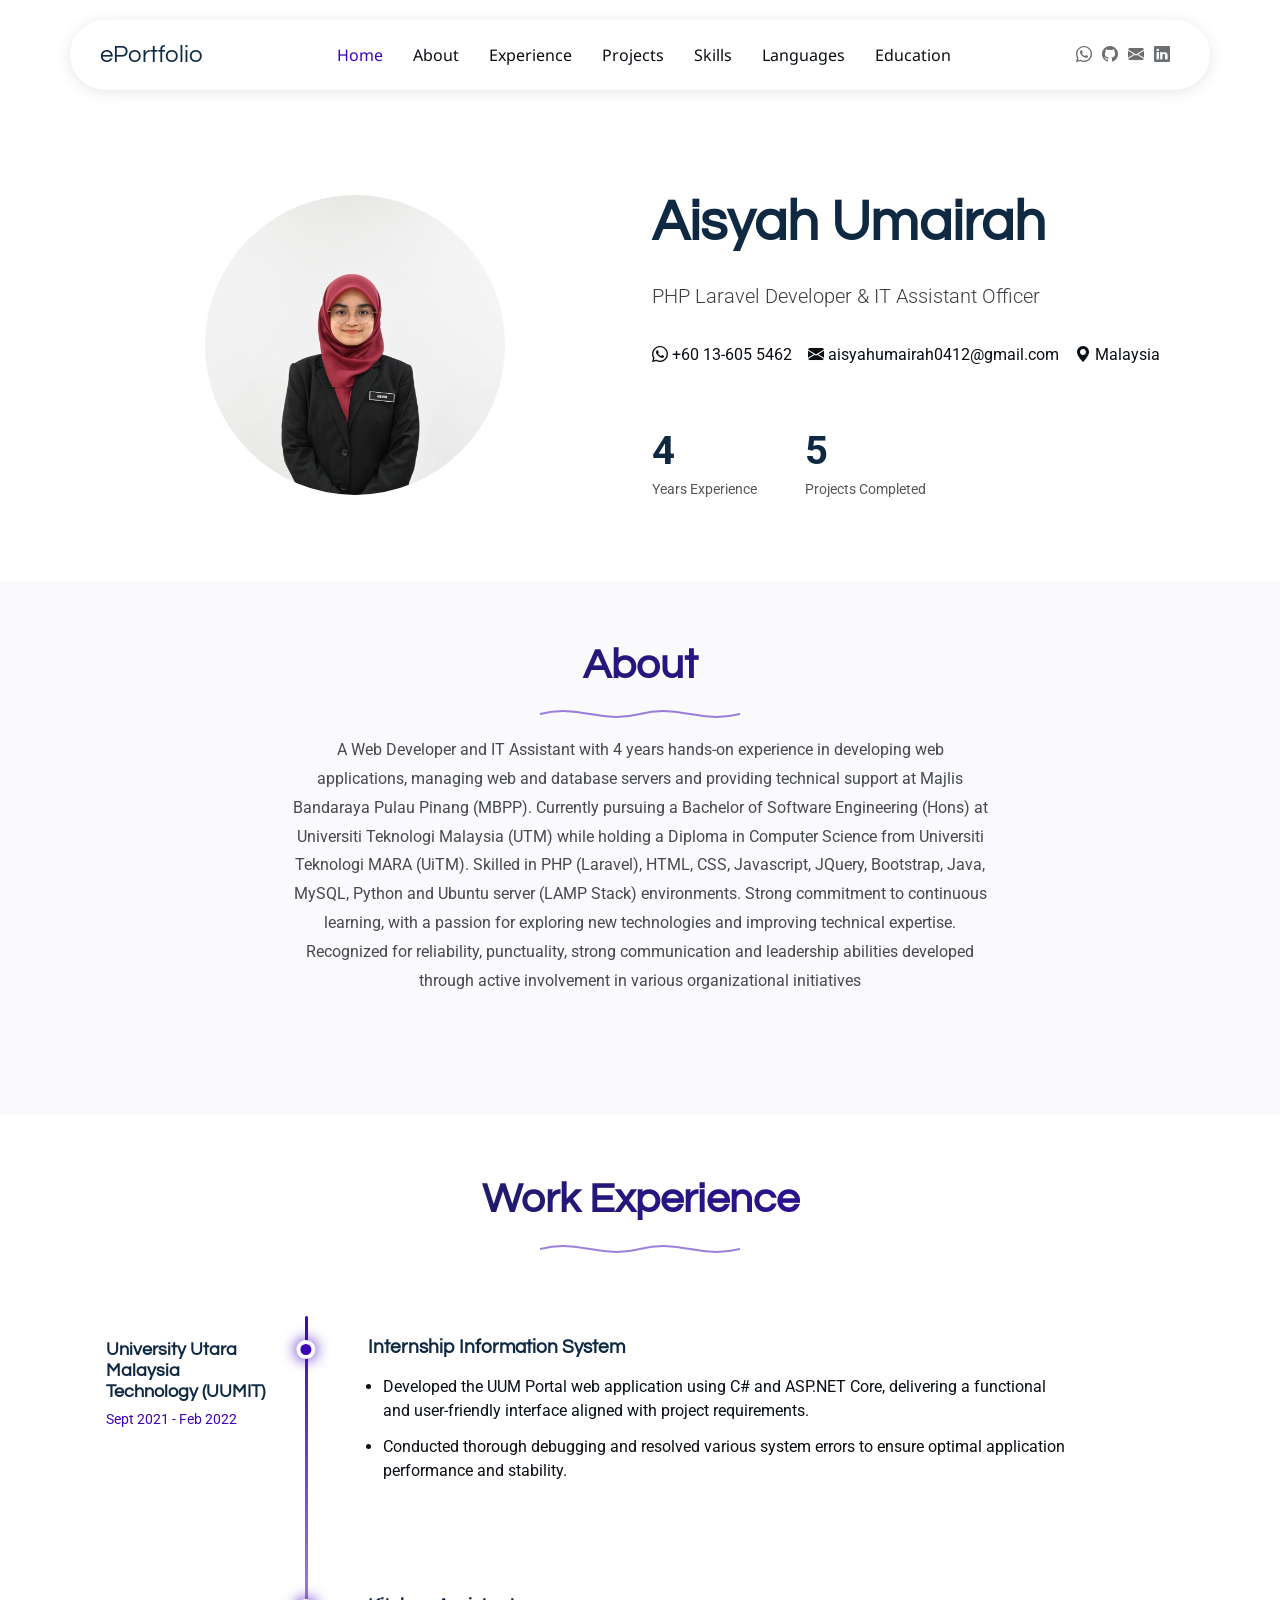
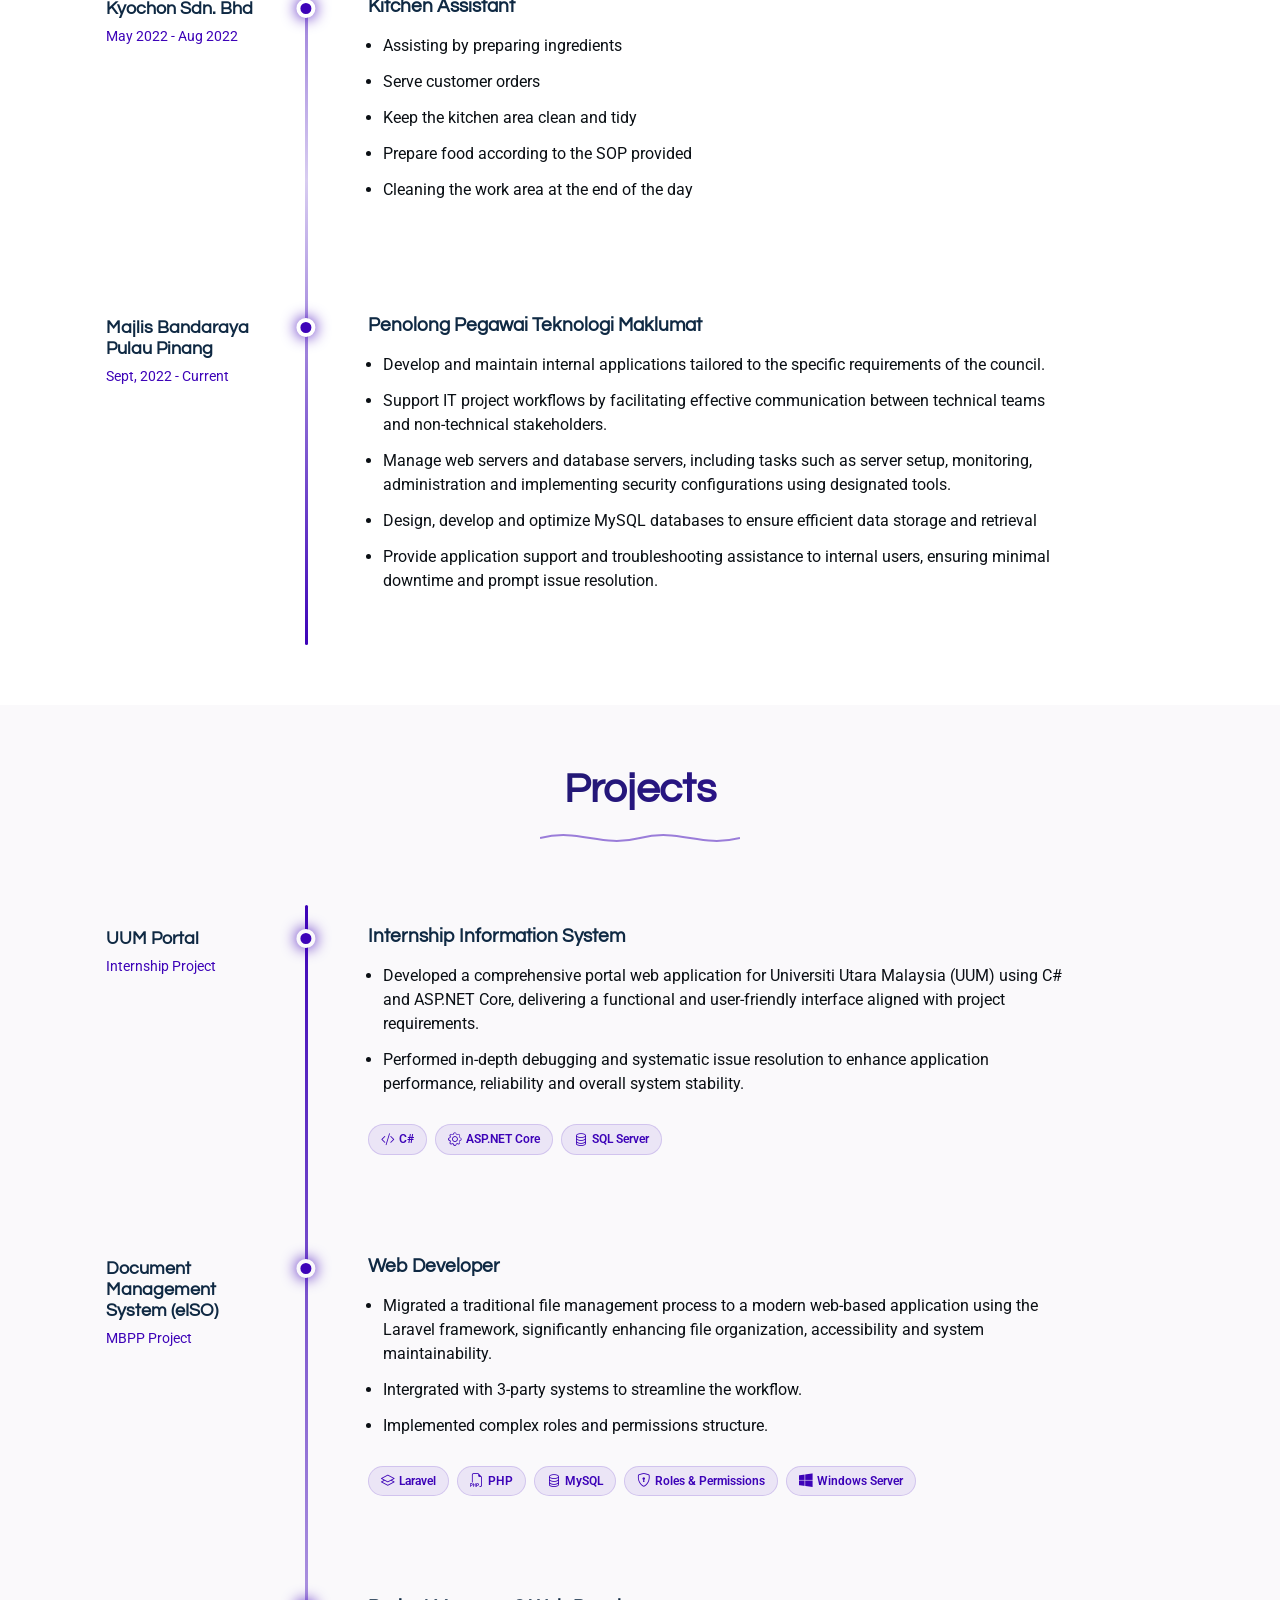
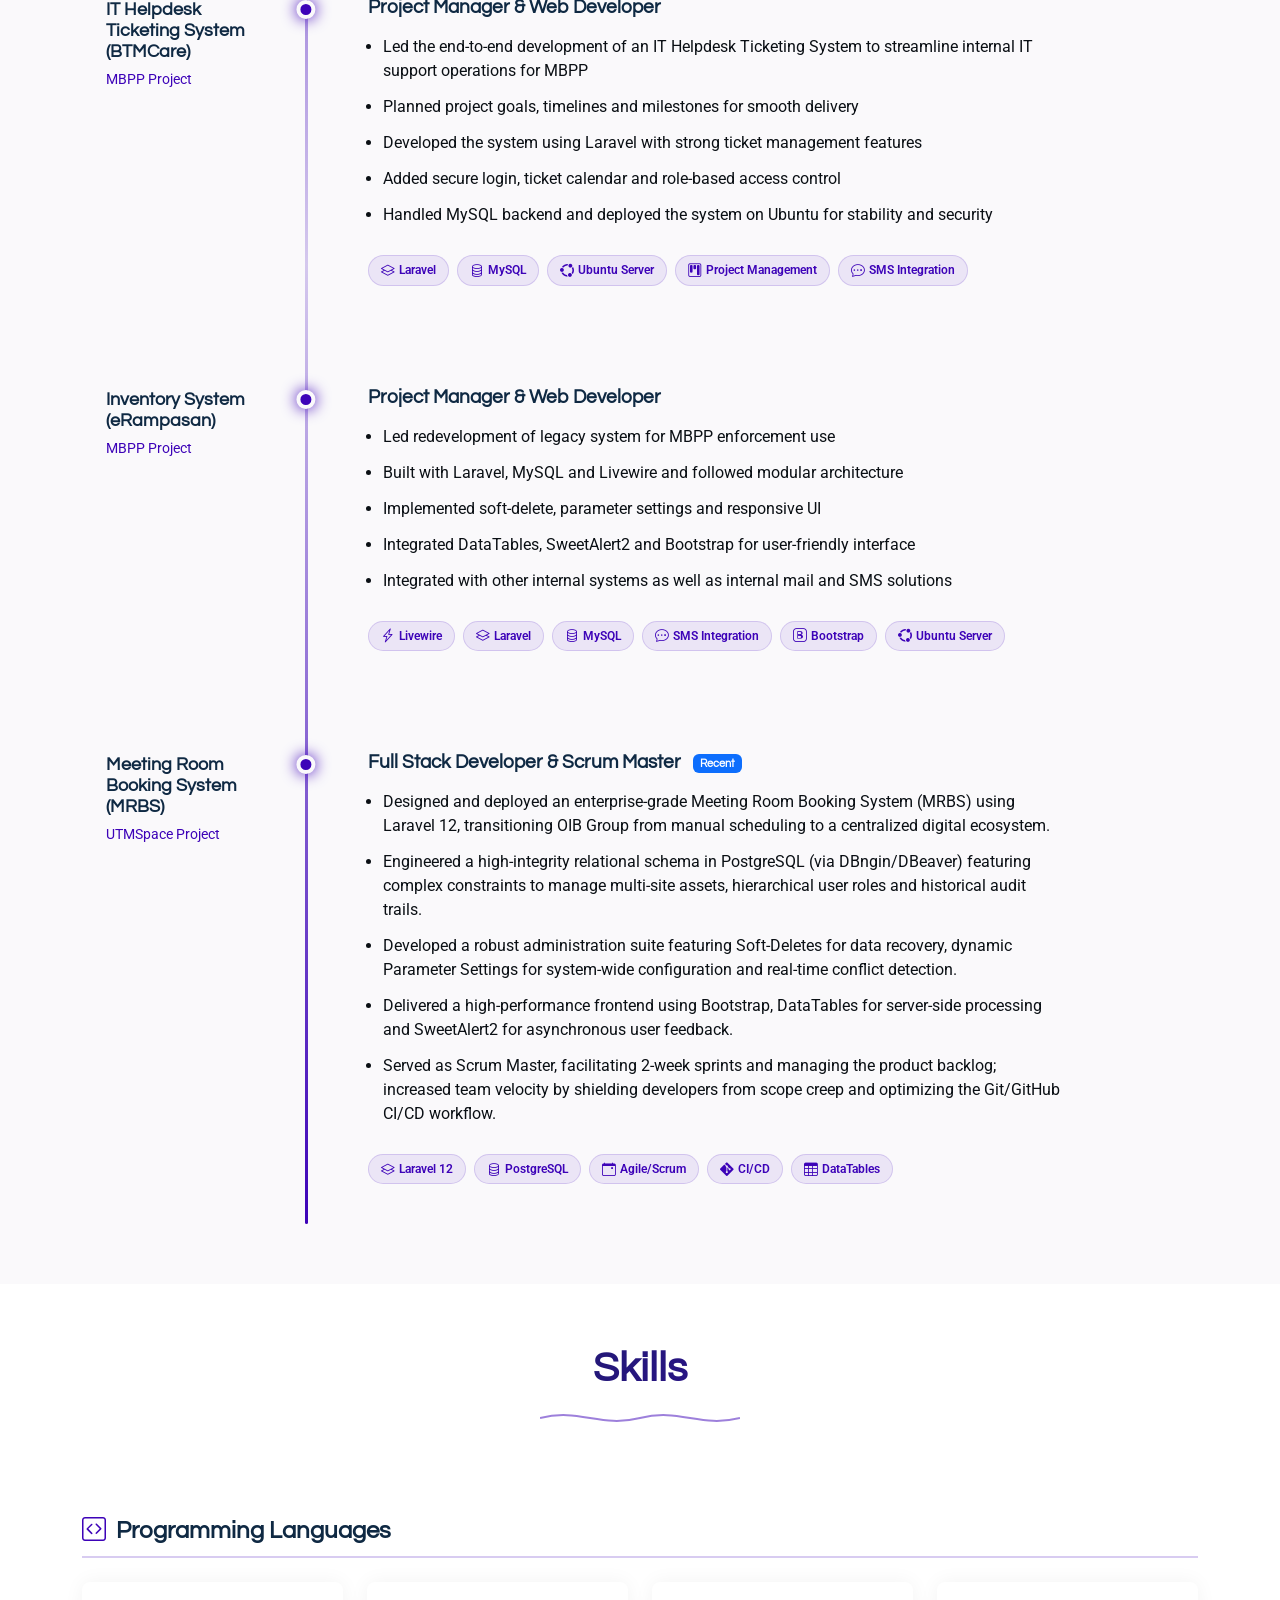
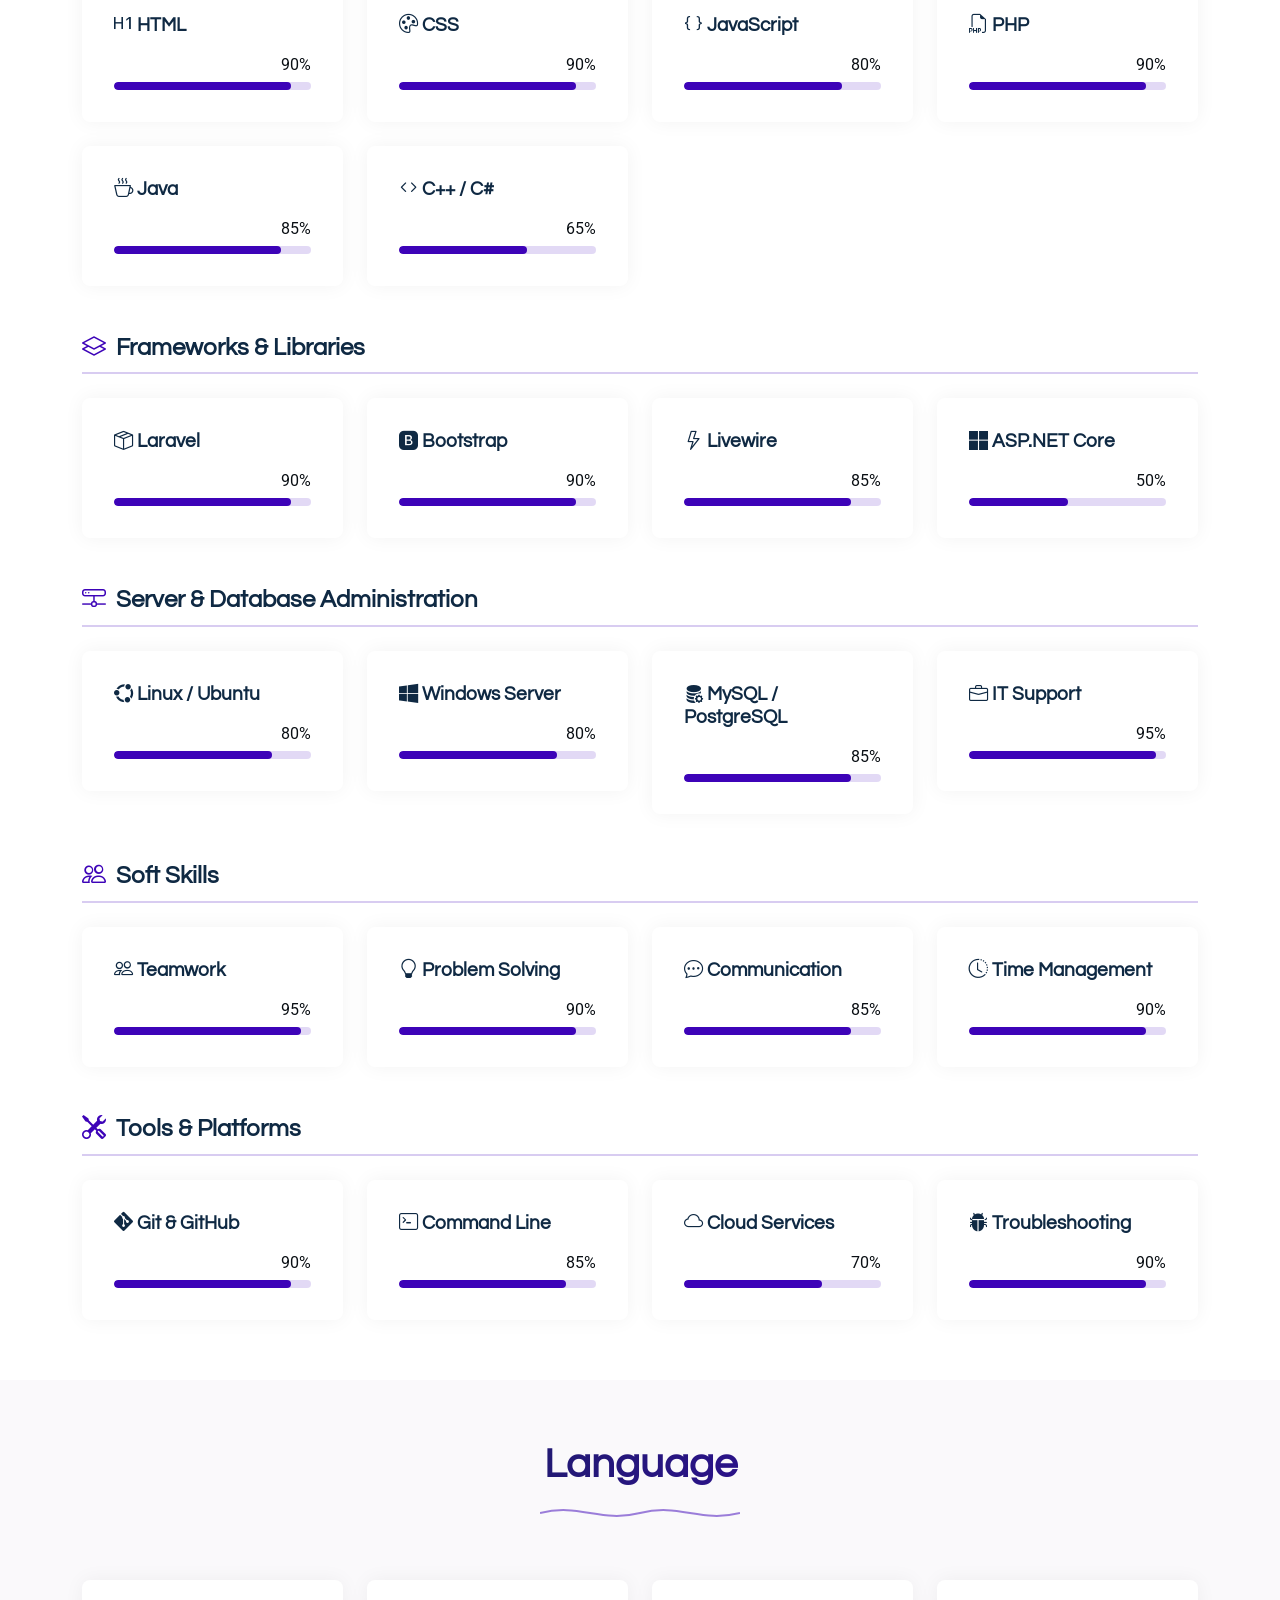
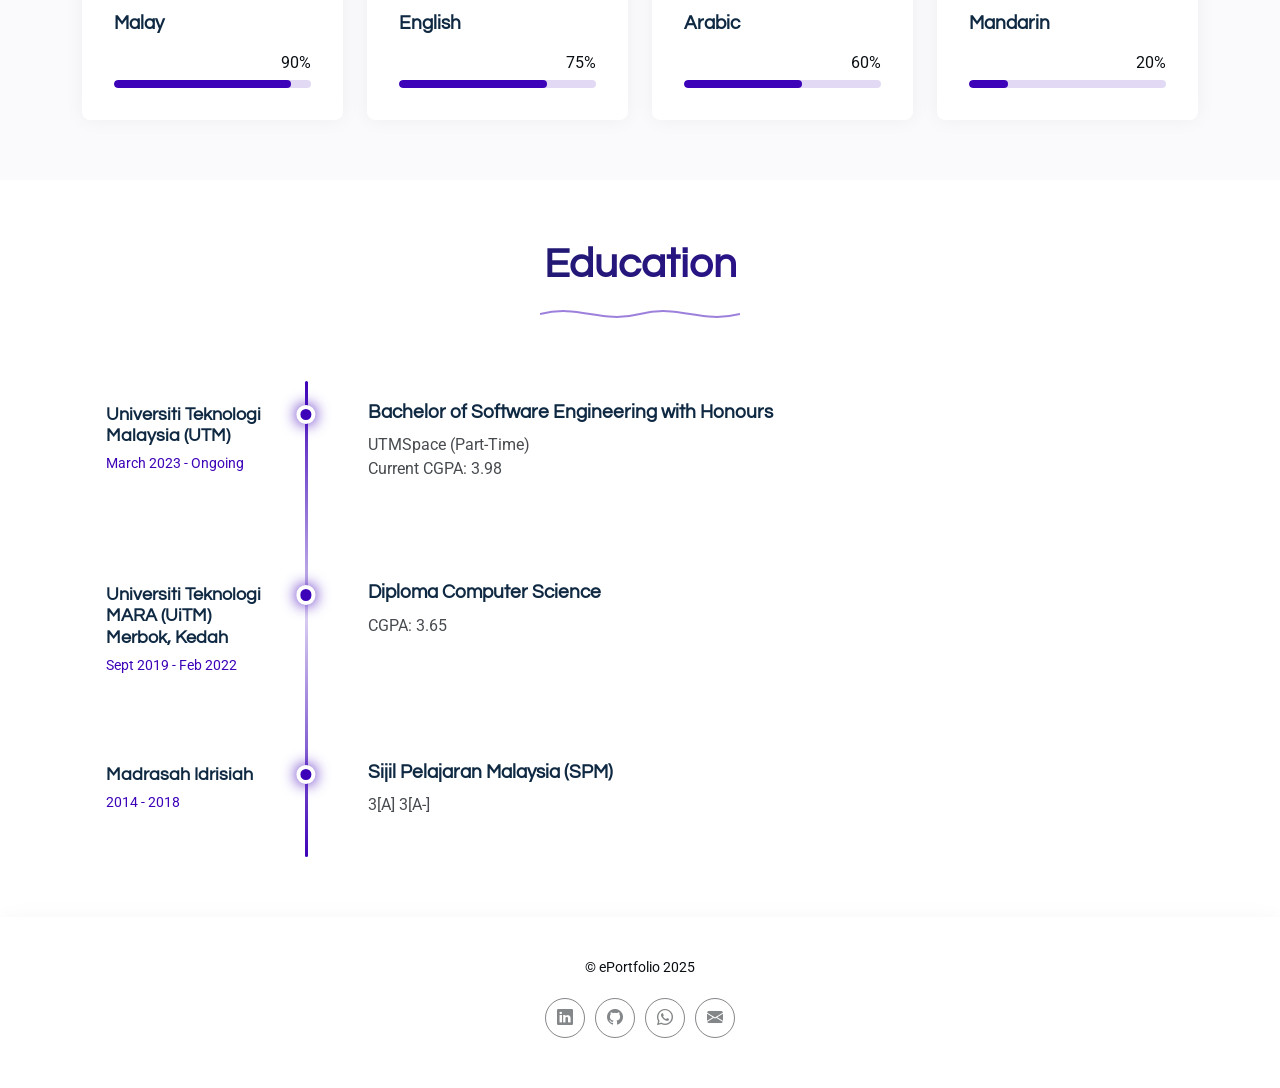
==== index.html @ 8d6aa890 "Update index.html" ====
<!DOCTYPE html>
<html lang="en">

<head>
  <meta charset="utf-8">
  <meta content="width=device-width, initial-scale=1.0" name="viewport">
  <title>Aisyah Umairah | ePortfolio</title>
  <meta name="description" content="">
  <meta name="keywords" content="">

  <!-- Favicons -->
  <!-- <link href="assets/img/favicon.png" rel="icon"> -->
  <link href="assets/img/apple-touch-icon.png" rel="apple-touch-icon">

  <!-- Fonts -->
  <link href="https://fonts.googleapis.com" rel="preconnect">
  <link href="https://fonts.gstatic.com" rel="preconnect" crossorigin>
  <link
    href="https://fonts.googleapis.com/css2?family=Roboto:ital,wght@0,100;0,300;0,400;0,500;0,700;0,900;1,100;1,300;1,400;1,500;1,700;1,900&family=Noto+Sans:ital,wght@0,100;0,200;0,300;0,400;0,500;0,600;0,700;0,800;0,900;1,100;1,200;1,300;1,400;1,500;1,600;1,700;1,800;1,900&family=Questrial:wght@400&display=swap"
    rel="stylesheet">

  <!-- Vendor CSS Files -->
  <link href="assets/vendor/bootstrap/css/bootstrap.min.css" rel="stylesheet">
  <link href="assets/vendor/bootstrap-icons/bootstrap-icons.css" rel="stylesheet">
  <link href="assets/vendor/aos/aos.css" rel="stylesheet">
  <link href="assets/vendor/glightbox/css/glightbox.min.css" rel="stylesheet">
  <link href="assets/vendor/swiper/swiper-bundle.min.css" rel="stylesheet">

  <!-- Main CSS File -->
  <link href="assets/css/main.css" rel="stylesheet">

  <!-- =======================================================
  * Template Name: EasyFolio
  * Template URL: https://bootstrapmade.com/easyfolio-bootstrap-portfolio-template/
  * Updated: Feb 11 2025 with Bootstrap v5.3.3
  * Author: BootstrapMade.com
  * License: https://bootstrapmade.com/license/
  ======================================================== -->
</head>

<body class="index-page">

  <header id="header" class="header d-flex align-items-center sticky-top">
    <div
      class="header-container container-fluid container-xl position-relative d-flex align-items-center justify-content-between">

      <a href="index.html" class="logo d-flex align-items-center me-auto me-xl-0">
        <!-- Uncomment the line below if you also wish to use an image logo -->
        <!-- <img src="assets/img/logo.png" alt=""> -->
        <h1 class="sitename">ePortfolio</h1>
      </a>

      <nav id="navmenu" class="navmenu">
        <ul>
          <li><a href="#hero" class="active">Home</a></li>
          <li><a href="#about">About</a></li>
          <li><a href="#experience">Experience</a></li>
          <li><a href="#projects">Projects</a></li>
          <li><a href="#skills">Skills</a></li>
          <li><a href="#languages">Languages</a></li>
          <li><a href="#education">Education</a></li>
        </ul>
        <i class="mobile-nav-toggle d-xl-none bi bi-list"></i>
      </nav>

      <div class="header-social-links">
        <a href="https://wa.link/ag2pun" class="twitter" target="_blank">
          <i class="bi bi-whatsapp"></i>
        </a>
        <a href="https://github.com/aisyahumairah" class="facebook" target="_blank">
          <i class="bi bi-github"></i>
        </a>
        <a href="mailto:aisyahumairah0412@gmail.com" class="instagram">
          <i class="bi bi-envelope-fill"></i>
        </a>
        <a href="https://www.linkedin.com/in/aisyah-umairah-azmir-4a624216b/" class="linkedin" target="_blank">
          <i class="bi bi-linkedin"></i>
        </a>
      </div>

    </div>
  </header>

  <main class="main">

    <!-- Hero Section -->
    <section id="hero" class="hero section">

      <div class="container" data-aos="fade-up" data-aos-delay="100">

        <div class="row align-items-center content">
          <div class="col-lg-6">
            <div class="hero-image">
              <img src="assets/img/aisyah-mbpp.jpg" alt="Aisyah" class="img-fluid" width="1344" height="768"
                data-aos="zoom-out" data-aos-delay="300">
              <!-- <div class="shape-1"></div>
              <div class="shape-2"></div> -->
            </div>
          </div>
          <div class="col-lg-6" data-aos="fade-up" data-aos-delay="200">
            <h2>Aisyah Umairah</h2>
            <p class="lead">
              PHP Laravel Developer &amp; IT Assistant Officer
            </p>
            <div class="cta-buttons" data-aos="fade-up" data-aos-delay="300">
              <!-- <a href="#portfolio" class="btn btn-success">
                <i class="bi bi-whatsapp"></i> +60 13-605 5462
              </a>
              <a href="#contact" class="btn btn-outline">Let's Connect</a> -->
              <p>
                <i class="bi bi-whatsapp"></i>
                +60 13-605 5462
              </p>
              <p>
                <i class="bi bi-envelope-fill"></i>
                aisyahumairah0412@gmail.com
              </p>
              <p>
                <i class="bi bi-geo-alt-fill"></i>
                Malaysia
              </p>
            </div>
            <div class="hero-stats" data-aos="fade-up" data-aos-delay="400">
              <div class="stat-item">
                <span class="stat-number">4</span>
                <span class="stat-label">Years Experience</span>
              </div>
              <div class="stat-item">
                <span class="stat-number">5</span>
                <span class="stat-label">Projects Completed</span>
              </div>
              <!-- <div class="stat-item">
                <span class="stat-number">50+</span>
                <span class="stat-label">Happy Clients</span>
              </div> -->
            </div>
          </div>
        </div>

      </div>

    </section><!-- /Hero Section -->

    <!-- About Section -->
    <section id="about" class="about section light-background">

      <!-- Section Title -->
      <div class="container section-title" data-aos="fade-up">
        <h2>About</h2>
        <div class="title-shape">
          <svg viewBox="0 0 200 20" xmlns="http://www.w3.org/2000/svg">
            <path d="M 0,10 C 40,0 60,20 100,10 C 140,0 160,20 200,10" fill="none" stroke="currentColor"
              stroke-width="2"></path>
          </svg>
        </div>
        <p>
          A Web Developer and IT Assistant with 4 years hands-on experience in developing web applications, managing web
          and database servers and providing technical support at Majlis Bandaraya Pulau Pinang (MBPP).
          Currently pursuing a Bachelor of Software Engineering (Hons) at Universiti Teknologi Malaysia (UTM) while
          holding a Diploma in
          Computer Science from Universiti Teknologi MARA (UiTM). Skilled in PHP (Laravel), HTML, CSS, Javascript,
          JQuery, Bootstrap, Java, MySQL, Python and Ubuntu server (LAMP Stack) environments. Strong commitment to
          continuous learning, with a passion
          for exploring new technologies and improving technical expertise. Recognized for reliability, punctuality,
          strong communication and
          leadership abilities developed through active involvement in various organizational initiatives
        </p>
      </div><!-- End Section Title -->

    </section><!-- /About Section -->

    <!-- Work Experience Section -->
    <section id="experience" class="resume section">
      <div class="container section-title" data-aos="fade-up">
        <h2>Work Experience</h2>
        <div class="title-shape">
          <svg viewBox="0 0 200 20" xmlns="http://www.w3.org/2000/svg">
            <path d="M 0,10 C 40,0 60,20 100,10 C 140,0 160,20 200,10" fill="none" stroke="currentColor"
              stroke-width="2"></path>
          </svg>
        </div>
      </div>
      <div class="container" data-aos="fade-up" data-aos-delay="100">
        <div class="row">
          <div class="col-12">
            <div class="resume-wrapper">
              <div class="resume-block" data-aos="fade-up">
                <div class="timeline">
                  <div class="timeline-item" data-aos="fade-up" data-aos-delay="400">
                    <div class="timeline-left">
                      <h4 class="company">University Utara Malaysia Technology (UUMIT)</h4>
                      <span class="period">Sept 2021 - Feb 2022</span>
                    </div>
                    <div class="timeline-dot"></div>
                    <div class="timeline-right">
                      <h3 class="position">Internship Information System</h3>
                      <p class="description">
                      <ul>
                        <li>
                          Developed the UUM Portal web application using C# and ASP.NET Core, delivering
                          a functional and user-friendly interface aligned with project requirements.
                        </li>
                        <li>
                          Conducted thorough debugging and resolved various system errors to ensure optimal application
                          performance and stability.
                        </li>
                      </ul>
                      </p>
                    </div>
                  </div>
                  <div class="timeline-item" data-aos="fade-up" data-aos-delay="300">
                    <div class="timeline-left">
                      <h4 class="company">Kyochon Sdn. Bhd</h4>
                      <span class="period">May 2022 - Aug 2022</span>
                    </div>
                    <div class="timeline-dot"></div>
                    <div class="timeline-right">
                      <h3 class="position">Kitchen Assistant</h3>
                      <p class="description"></p>
                      <ul>
                        <li>Assisting by preparing ingredients</li>
                        <li>Serve customer orders</li>
                        <li>Keep the kitchen area clean and tidy</li>
                        <li>Prepare food according to the SOP provided</li>
                        <li>Cleaning the work area at the end of the day</li>
                      </ul>
                      <p></p>
                    </div>
                  </div>
                  <div class="timeline-item" data-aos="fade-up" data-aos-delay="200">
                    <div class="timeline-left">
                      <h4 class="company">Majlis Bandaraya Pulau Pinang</h4>
                      <span class="period">Sept, 2022 - Current</span>
                    </div>
                    <div class="timeline-dot"></div>
                    <div class="timeline-right">
                      <h3 class="position">Penolong Pegawai Teknologi Maklumat</h3>
                      <p class="description">
                      <ul>
                        <li>
                          Develop and maintain internal applications tailored to the specific requirements of the
                          council.
                        </li>
                        <li>
                          Support IT project workflows by facilitating effective communication between technical teams
                          and non-technical stakeholders.
                        </li>
                        <li>
                          Manage web servers and database servers, including tasks such as server setup, monitoring,
                          administration and implementing security configurations using designated tools.
                        </li>
                        <li>
                          Design, develop and optimize MySQL databases to ensure efficient data storage and retrieval
                        </li>
                        <li>
                          Provide application support and troubleshooting assistance to internal users, ensuring minimal
                          downtime and prompt issue resolution.
                        </li>
                      </ul>
                      </p>
                    </div>
                  </div>
                </div>
              </div>
            </div>
          </div>
        </div>
      </div>
    </section>

    <!-- Projects Section -->
    <section id="projects" class="resume section light-background">
      <div class="container section-title" data-aos="fade-up">
        <h2>Projects</h2>
        <div class="title-shape">
          <svg viewBox="0 0 200 20" xmlns="http://www.w3.org/2000/svg">
            <path d="M 0,10 C 40,0 60,20 100,10 C 140,0 160,20 200,10" fill="none" stroke="currentColor"
              stroke-width="2"></path>
          </svg>
        </div>
      </div>
      <div class="container" data-aos="fade-up" data-aos-delay="100">
        <div class="row">
          <div class="col-12">
            <div class="resume-wrapper">
              <div class="resume-block" data-aos="fade-up">
                <div class="timeline">
                  <div class="timeline-item" data-aos="fade-up" data-aos-delay="300">
                    <div class="timeline-left">
                      <h4 class="company">UUM Portal</h4>
                      <span class="period">Internship Project</span>
                    </div>
                    <div class="timeline-dot"></div>
                    <div class="timeline-right">
                      <h3 class="position">Internship Information System</h3>
                      <p class="description">
                      <ul>
                        <li>
                          Developed a comprehensive portal web application for Universiti Utara Malaysia (UUM) using C#
                          and ASP.NET Core,
                          delivering a functional and user-friendly interface aligned with project requirements.
                        </li>
                        <li>
                          Performed in-depth debugging and systematic issue resolution to enhance application
                          performance, reliability and overall system stability.
                        </li>
                      </ul>
                      <div class="project-skills">
                        <span class="skill-badge"><i class="bi bi-code-slash"></i> C#</span>
                        <span class="skill-badge"><i class="bi bi-gear"></i> ASP.NET Core</span>
                        <span class="skill-badge"><i class="bi bi-database"></i> SQL Server</span>
                      </div>
                      </p>
                    </div>
                  </div>
                  <div class="timeline-item" data-aos="fade-up" data-aos-delay="300">
                    <div class="timeline-left">
                      <h4 class="company">Document Management System (eISO)</h4>
                      <span class="period">MBPP Project</span>
                    </div>
                    <div class="timeline-dot"></div>
                    <div class="timeline-right">
                      <h3 class="position">Web Developer</h3>
                      <p class="description">
                      <ul>
                        <li>
                          Migrated a traditional file management process to a modern web-based application using the
                          Laravel framework,
                          significantly enhancing file organization, accessibility and system maintainability.
                        </li>
                        <li>
                          Intergrated with 3-party systems to streamline the workflow.
                        </li>
                        <li>
                          Implemented complex roles and permissions structure.
                        </li>
                      </ul>
                      <div class="project-skills">
                        <span class="skill-badge"><i class="bi bi-layers"></i> Laravel</span>
                        <span class="skill-badge"><i class="bi bi-filetype-php"></i> PHP</span>
                        <span class="skill-badge"><i class="bi bi-database"></i> MySQL</span>
                        <span class="skill-badge"><i class="bi bi-shield-lock"></i> Roles & Permissions</span>
                        <span class="skill-badge"><i class="bi bi-windows"></i> Windows Server</span>
                      </div>
                      </p>
                    </div>
                  </div>
                  <div class="timeline-item" data-aos="fade-up" data-aos-delay="200">
                    <div class="timeline-left">
                      <h4 class="company">IT Helpdesk Ticketing System (BTMCare)</h4>
                      <span class="period">MBPP Project</span>
                    </div>
                    <div class="timeline-dot"></div>
                    <div class="timeline-right">
                      <h3 class="position">Project Manager &amp; Web Developer</h3>
                      <p class="description">
                      <ul>
                        <li>
                          Led the end-to-end development of an IT Helpdesk Ticketing System to streamline internal IT
                          support operations for MBPP
                        </li>
                        <li>
                          Planned project goals, timelines and milestones for smooth delivery
                        </li>
                        <li>
                          Developed the system using Laravel with strong ticket management features
                        </li>
                        <li>
                          Added secure login, ticket calendar and role-based access control
                        </li>
                        <li>
                          Handled MySQL backend and deployed the system on Ubuntu for stability and security
                        </li>
                      </ul>
                      <div class="project-skills">
                        <span class="skill-badge"><i class="bi bi-layers"></i> Laravel</span>
                        <span class="skill-badge"><i class="bi bi-database"></i> MySQL</span>
                        <span class="skill-badge"><i class="bi bi-ubuntu"></i> Ubuntu Server</span>
                        <span class="skill-badge"><i class="bi bi-kanban"></i> Project Management</span>
                        <span class="skill-badge"><i class="bi bi-chat-dots"></i> SMS Integration</span>
                      </div>
                      </p>
                    </div>
                  </div>
                  <div class="timeline-item" data-aos="fade-up" data-aos-delay="200">
                    <div class="timeline-left">
                      <h4 class="company">Inventory System (eRampasan)</h4>
                      <span class="period">MBPP Project</span>
                    </div>
                    <div class="timeline-dot"></div>
                    <div class="timeline-right">
                      <h3 class="position">Project Manager &amp; Web Developer</h3>
                      <p class="description">
                      <ul>
                        <li>
                          Led redevelopment of legacy system for MBPP enforcement use
                        </li>
                        <li>
                          Built with Laravel, MySQL and Livewire and followed modular architecture
                        </li>
                        <li>
                          Implemented soft-delete, parameter settings and responsive UI
                        </li>
                        <li>
                          Integrated DataTables, SweetAlert2 and Bootstrap for user-friendly interface
                        </li>
                        <li>
                          Integrated with other internal systems as well as internal mail and SMS solutions
                        </li>
                      </ul>
                      <div class="project-skills">
                        <span class="skill-badge"><i class="bi bi-lightning-charge"></i> Livewire</span>
                        <span class="skill-badge"><i class="bi bi-layers"></i> Laravel</span>
                        <span class="skill-badge"><i class="bi bi-database"></i> MySQL</span>
                        <span class="skill-badge"><i class="bi bi-chat-dots"></i> SMS Integration</span>
                        <span class="skill-badge"><i class="bi bi-bootstrap"></i> Bootstrap</span>
                        <span class="skill-badge"><i class="bi bi-ubuntu"></i> Ubuntu Server</span>
                      </div>
                      </p>
                    </div>
                  </div>
                  <div class="timeline-item" data-aos="fade-up" data-aos-delay="200">
                    <div class="timeline-left">
                      <h4 class="company">Meeting Room Booking System (MRBS)</h4>
                      <span class="period">UTMSpace Project</span>
                    </div>
                    <div class="timeline-dot"></div>
                    <div class="timeline-right">
                      <h3 class="position">Full Stack Developer &amp; Scrum Master <span class="badge bg-primary ms-2"
                          style="font-size: 0.7rem; vertical-align: middle;">Recent</span></h3>
                      <p class="description">
                      <ul>
                        <li>
                          Designed and deployed an enterprise-grade Meeting Room Booking System (MRBS) using Laravel 12,
                          transitioning OIB Group from manual scheduling to a centralized digital ecosystem.
                        </li>
                        <li>
                          Engineered a high-integrity relational schema in PostgreSQL (via DBngin/DBeaver) featuring
                          complex constraints to manage multi-site assets,
                          hierarchical user roles and historical audit trails.
                        </li>
                        <li>
                          Developed a robust administration suite featuring Soft-Deletes for data recovery,
                          dynamic Parameter Settings for system-wide configuration and real-time conflict detection.
                        </li>
                        <li>
                          Delivered a high-performance frontend using Bootstrap, DataTables for server-side processing
                          and SweetAlert2 for asynchronous user feedback.
                        </li>
                        <li>
                          Served as Scrum Master, facilitating 2-week sprints and managing the product backlog;
                          increased team velocity by shielding developers from scope creep and optimizing the Git/GitHub
                          CI/CD workflow.
                        </li>
                      </ul>
                      <div class="project-skills">
                        <span class="skill-badge"><i class="bi bi-layers"></i> Laravel 12</span>
                        <span class="skill-badge"><i class="bi bi-database"></i> PostgreSQL</span>
                        <span class="skill-badge"><i class="bi bi-calendar-event"></i> Agile/Scrum</span>
                        <span class="skill-badge"><i class="bi bi-git"></i> CI/CD</span>
                        <span class="skill-badge"><i class="bi bi-table"></i> DataTables</span>
                      </div>
                      </p>
                    </div>
                  </div>
                </div>
              </div>
            </div>
          </div>
        </div>
      </div>
    </section>

    <!-- Skills Section -->
    <section id="skills" class="skills section">
      <div class="container section-title" data-aos="fade-up">
        <h2>Skills</h2>
        <div class="title-shape">
          <svg viewBox="0 0 200 20" xmlns="http://www.w3.org/2000/svg">
            <path d="M 0,10 C 40,0 60,20 100,10 C 140,0 160,20 200,10" fill="none" stroke="currentColor"
              stroke-width="2"></path>
          </svg>
        </div>
      </div>
      <div class="container" data-aos="fade-up" data-aos-delay="100">
        <!-- Programming Languages -->
        <h3 class="skills-category-title"><i class="bi bi-code-square"></i> Programming Languages</h3>
        <div class="row g-4 skills-animation mb-5">
          <div class="col-md-6 col-lg-3" data-aos="fade-up" data-aos-delay="100">
            <div class="skill-box">
              <h3><i class="bi bi-type-h1"></i> HTML</h3>
              <span class="text-end d-block">90%</span>
              <div class="progress">
                <div class="progress-bar" role="progressbar" aria-valuenow="90" aria-valuemin="0" aria-valuemax="100">
                </div>
              </div>
            </div>
          </div>
          <div class="col-md-6 col-lg-3" data-aos="fade-up" data-aos-delay="200">
            <div class="skill-box">
              <h3><i class="bi bi-palette"></i> CSS</h3>
              <span class="text-end d-block">90%</span>
              <div class="progress">
                <div class="progress-bar" role="progressbar" aria-valuenow="90" aria-valuemin="0" aria-valuemax="100">
                </div>
              </div>
            </div>
          </div>
          <div class="col-md-6 col-lg-3" data-aos="fade-up" data-aos-delay="300">
            <div class="skill-box">
              <h3><i class="bi bi-braces"></i> JavaScript</h3>
              <span class="text-end d-block">80%</span>
              <div class="progress">
                <div class="progress-bar" role="progressbar" aria-valuenow="80" aria-valuemin="0" aria-valuemax="100">
                </div>
              </div>
            </div>
          </div>
          <div class="col-md-6 col-lg-3" data-aos="fade-up" data-aos-delay="400">
            <div class="skill-box">
              <h3><i class="bi bi-filetype-php"></i> PHP</h3>
              <span class="text-end d-block">90%</span>
              <div class="progress">
                <div class="progress-bar" role="progressbar" aria-valuenow="90" aria-valuemin="0" aria-valuemax="100">
                </div>
              </div>
            </div>
          </div>
          <div class="col-md-6 col-lg-3" data-aos="fade-up" data-aos-delay="100">
            <div class="skill-box">
              <h3><i class="bi bi-cup-hot"></i> Java</h3>
              <span class="text-end d-block">85%</span>
              <div class="progress">
                <div class="progress-bar" role="progressbar" aria-valuenow="85" aria-valuemin="0" aria-valuemax="100">
                </div>
              </div>
            </div>
          </div>
          <div class="col-md-6 col-lg-3" data-aos="fade-up" data-aos-delay="200">
            <div class="skill-box">
              <h3><i class="bi bi-code"></i> C++ / C#</h3>
              <span class="text-end d-block">65%</span>
              <div class="progress">
                <div class="progress-bar" role="progressbar" aria-valuenow="65" aria-valuemin="0" aria-valuemax="100">
                </div>
              </div>
            </div>
          </div>
        </div>

        <!-- Frameworks & Libraries -->
        <h3 class="skills-category-title"><i class="bi bi-layers"></i> Frameworks &amp; Libraries</h3>
        <div class="row g-4 skills-animation mb-5">
          <div class="col-md-6 col-lg-3" data-aos="fade-up" data-aos-delay="100">
            <div class="skill-box">
              <h3><i class="bi bi-box-seam"></i> Laravel</h3>
              <span class="text-end d-block">90%</span>
              <div class="progress">
                <div class="progress-bar" role="progressbar" aria-valuenow="90" aria-valuemin="0" aria-valuemax="100">
                </div>
              </div>
            </div>
          </div>
          <div class="col-md-6 col-lg-3" data-aos="fade-up" data-aos-delay="200">
            <div class="skill-box">
              <h3><i class="bi bi-bootstrap-fill"></i> Bootstrap</h3>
              <span class="text-end d-block">90%</span>
              <div class="progress">
                <div class="progress-bar" role="progressbar" aria-valuenow="90" aria-valuemin="0" aria-valuemax="100">
                </div>
              </div>
            </div>
          </div>
          <div class="col-md-6 col-lg-3" data-aos="fade-up" data-aos-delay="300">
            <div class="skill-box">
              <h3><i class="bi bi-lightning"></i> Livewire</h3>
              <span class="text-end d-block">85%</span>
              <div class="progress">
                <div class="progress-bar" role="progressbar" aria-valuenow="85" aria-valuemin="0" aria-valuemax="100">
                </div>
              </div>
            </div>
          </div>
          <div class="col-md-6 col-lg-3" data-aos="fade-up" data-aos-delay="400">
            <div class="skill-box">
              <h3><i class="bi bi-microsoft"></i> ASP.NET Core</h3>
              <span class="text-end d-block">50%</span>
              <div class="progress">
                <div class="progress-bar" role="progressbar" aria-valuenow="50" aria-valuemin="0" aria-valuemax="100">
                </div>
              </div>
            </div>
          </div>
        </div>

        <!-- Server & Database -->
        <h3 class="skills-category-title"><i class="bi bi-hdd-network"></i> Server &amp; Database Administration</h3>
        <div class="row g-4 skills-animation mb-5">
          <div class="col-md-6 col-lg-3" data-aos="fade-up" data-aos-delay="100">
            <div class="skill-box">
              <h3><i class="bi bi-ubuntu"></i> Linux / Ubuntu</h3>
              <span class="text-end d-block">80%</span>
              <div class="progress">
                <div class="progress-bar" role="progressbar" aria-valuenow="80" aria-valuemin="0" aria-valuemax="100">
                </div>
              </div>
            </div>
          </div>
          <div class="col-md-6 col-lg-3" data-aos="fade-up" data-aos-delay="200">
            <div class="skill-box">
              <h3><i class="bi bi-windows"></i> Windows Server</h3>
              <span class="text-end d-block">80%</span>
              <div class="progress">
                <div class="progress-bar" role="progressbar" aria-valuenow="80" aria-valuemin="0" aria-valuemax="100">
                </div>
              </div>
            </div>
          </div>
          <div class="col-md-6 col-lg-3" data-aos="fade-up" data-aos-delay="300">
            <div class="skill-box">
              <h3><i class="bi bi-database-fill-gear"></i> MySQL / PostgreSQL</h3>
              <span class="text-end d-block">85%</span>
              <div class="progress">
                <div class="progress-bar" role="progressbar" aria-valuenow="85" aria-valuemin="0" aria-valuemax="100">
                </div>
              </div>
            </div>
          </div>
          <div class="col-md-6 col-lg-3" data-aos="fade-up" data-aos-delay="400">
            <div class="skill-box">
              <h3><i class="bi bi-briefcase"></i> IT Support</h3>
              <span class="text-end d-block">95%</span>
              <div class="progress">
                <div class="progress-bar" role="progressbar" aria-valuenow="95" aria-valuemin="0" aria-valuemax="100">
                </div>
              </div>
            </div>
          </div>
        </div>

        <!-- Soft Skills -->
        <h3 class="skills-category-title"><i class="bi bi-people"></i> Soft Skills</h3>
        <div class="row g-4 skills-animation mb-5">
          <div class="col-md-6 col-lg-3" data-aos="fade-up" data-aos-delay="100">
            <div class="skill-box">
              <h3><i class="bi bi-people"></i> Teamwork</h3>
              <span class="text-end d-block">95%</span>
              <div class="progress">
                <div class="progress-bar" role="progressbar" aria-valuenow="95" aria-valuemin="0" aria-valuemax="100">
                </div>
              </div>
            </div>
          </div>
          <div class="col-md-6 col-lg-3" data-aos="fade-up" data-aos-delay="200">
            <div class="skill-box">
              <h3><i class="bi bi-lightbulb"></i> Problem Solving</h3>
              <span class="text-end d-block">90%</span>
              <div class="progress">
                <div class="progress-bar" role="progressbar" aria-valuenow="90" aria-valuemin="0" aria-valuemax="100">
                </div>
              </div>
            </div>
          </div>
          <div class="col-md-6 col-lg-3" data-aos="fade-up" data-aos-delay="300">
            <div class="skill-box">
              <h3><i class="bi bi-chat-dots"></i> Communication</h3>
              <span class="text-end d-block">85%</span>
              <div class="progress">
                <div class="progress-bar" role="progressbar" aria-valuenow="85" aria-valuemin="0" aria-valuemax="100">
                </div>
              </div>
            </div>
          </div>
          <div class="col-md-6 col-lg-3" data-aos="fade-up" data-aos-delay="400">
            <div class="skill-box">
              <h3><i class="bi bi-clock-history"></i> Time Management</h3>
              <span class="text-end d-block">90%</span>
              <div class="progress">
                <div class="progress-bar" role="progressbar" aria-valuenow="90" aria-valuemin="0" aria-valuemax="100">
                </div>
              </div>
            </div>
          </div>
        </div>

        <!-- Tools & Platforms -->
        <h3 class="skills-category-title"><i class="bi bi-tools"></i> Tools &amp; Platforms</h3>
        <div class="row g-4 skills-animation">
          <div class="col-md-6 col-lg-3" data-aos="fade-up" data-aos-delay="100">
            <div class="skill-box">
              <h3><i class="bi bi-git"></i> Git & GitHub</h3>
              <span class="text-end d-block">90%</span>
              <div class="progress">
                <div class="progress-bar" role="progressbar" aria-valuenow="90" aria-valuemin="0" aria-valuemax="100">
                </div>
              </div>
            </div>
          </div>
          <div class="col-md-6 col-lg-3" data-aos="fade-up" data-aos-delay="200">
            <div class="skill-box">
              <h3><i class="bi bi-terminal"></i> Command Line</h3>
              <span class="text-end d-block">85%</span>
              <div class="progress">
                <div class="progress-bar" role="progressbar" aria-valuenow="85" aria-valuemin="0" aria-valuemax="100">
                </div>
              </div>
            </div>
          </div>
          <div class="col-md-6 col-lg-3" data-aos="fade-up" data-aos-delay="300">
            <div class="skill-box">
              <h3><i class="bi bi-cloud"></i> Cloud Services</h3>
              <span class="text-end d-block">70%</span>
              <div class="progress">
                <div class="progress-bar" role="progressbar" aria-valuenow="70" aria-valuemin="0" aria-valuemax="100">
                </div>
              </div>
            </div>
          </div>
          <div class="col-md-6 col-lg-3" data-aos="fade-up" data-aos-delay="400">
            <div class="skill-box">
              <h3><i class="bi bi-bug-fill"></i> Troubleshooting</h3>
              <span class="text-end d-block">90%</span>
              <div class="progress">
                <div class="progress-bar" role="progressbar" aria-valuenow="90" aria-valuemin="0" aria-valuemax="100">
                </div>
              </div>
            </div>
          </div>
        </div>
      </div>
    </section>

    <!-- Language Section -->
    <section id="languages" class="skills section light-background">
      <div class="container section-title" data-aos="fade-up">
        <h2>Language</h2>
        <div class="title-shape">
          <svg viewBox="0 0 200 20" xmlns="http://www.w3.org/2000/svg">
            <path d="M 0,10 C 40,0 60,20 100,10 C 140,0 160,20 200,10" fill="none" stroke="currentColor"
              stroke-width="2"></path>
          </svg>
        </div>
      </div>
      <div class="container" data-aos="fade-up" data-aos-delay="100">
        <div class="row g-4 skills-animation">
          <div class="col-md-6 col-lg-3" data-aos="fade-up" data-aos-delay="100">
            <div class="skill-box">
              <h3>Malay</h3>
              <span class="text-end d-block">90%</span>
              <div class="progress">
                <div class="progress-bar" role="progressbar" aria-valuenow="90" aria-valuemin="0" aria-valuemax="100">
                </div>
              </div>
            </div>
          </div>
          <div class="col-md-6 col-lg-3" data-aos="fade-up" data-aos-delay="200">
            <div class="skill-box">
              <h3>English</h3>
              <span class="text-end d-block">75%</span>
              <div class="progress">
                <div class="progress-bar" role="progressbar" aria-valuenow="75" aria-valuemin="0" aria-valuemax="100">
                </div>
              </div>
            </div>
          </div>
          <div class="col-md-6 col-lg-3" data-aos="fade-up" data-aos-delay="300">
            <div class="skill-box">
              <h3>Arabic</h3>
              <span class="text-end d-block">60%</span>
              <div class="progress">
                <div class="progress-bar" role="progressbar" aria-valuenow="60" aria-valuemin="0" aria-valuemax="100">
                </div>
              </div>
            </div>
          </div>
          <div class="col-md-6 col-lg-3" data-aos="fade-up" data-aos-delay="400">
            <div class="skill-box">
              <h3>Mandarin</h3>
              <span class="text-end d-block">20%</span>
              <div class="progress">
                <div class="progress-bar" role="progressbar" aria-valuenow="20" aria-valuemin="0" aria-valuemax="100">
                </div>
              </div>
            </div>
          </div>
        </div>
      </div>
    </section>

    <!-- Education Section -->
    <section id="education" class="resume section">
      <div class="container section-title" data-aos="fade-up">
        <h2>Education</h2>
        <div class="title-shape">
          <svg viewBox="0 0 200 20" xmlns="http://www.w3.org/2000/svg">
            <path d="M 0,10 C 40,0 60,20 100,10 C 140,0 160,20 200,10" fill="none" stroke="currentColor"
              stroke-width="2"></path>
          </svg>
        </div>
      </div>
      <div class="container" data-aos="fade-up" data-aos-delay="100">
        <div class="row">
          <div class="col-12">
            <div class="resume-wrapper">
              <div class="resume-block" data-aos="fade-up" data-aos-delay="100">
                <div class="timeline">
                  <div class="timeline-item" data-aos="fade-up" data-aos-delay="200">
                    <div class="timeline-left">
                      <h4 class="company">Universiti Teknologi Malaysia (UTM)</h4>
                      <span class="period">March 2023 - Ongoing</span>
                    </div>
                    <div class="timeline-dot"></div>
                    <div class="timeline-right">
                      <h3 class="position">Bachelor of Software Engineering with Honours</h3>
                      <p class="description">
                        UTMSpace (Part-Time)<br>
                        Current CGPA: 3.98
                      </p>
                    </div>
                  </div>
                  <div class="timeline-item" data-aos="fade-up" data-aos-delay="300">
                    <div class="timeline-left">
                      <h4 class="company">Universiti Teknologi MARA (UiTM) Merbok, Kedah</h4>
                      <span class="period">Sept 2019 - Feb 2022</span>
                    </div>
                    <div class="timeline-dot"></div>
                    <div class="timeline-right">
                      <h3 class="position">Diploma Computer Science</h3>
                      <p class="description">
                        CGPA: 3.65
                      </p>
                    </div>
                  </div>
                  <div class="timeline-item" data-aos="fade-up" data-aos-delay="400">
                    <div class="timeline-left">
                      <h4 class="company">Madrasah Idrisiah</h4>
                      <span class="period">2014 - 2018</span>
                    </div>
                    <div class="timeline-dot"></div>
                    <div class="timeline-right">
                      <h3 class="position">Sijil Pelajaran Malaysia (SPM)</h3>
                      <p class="description">
                        3[A] 3[A-]
                      </p>
                    </div>
                  </div>
                </div>
              </div>
            </div>
          </div>
        </div>
      </div>
    </section>


  </main>

  <footer id="footer" class="footer">

    <div class="container">
      <div class="copyright text-center ">
        <p>©
          <span>ePortfolio</span>
          <!-- <strong class="px-1 sitename">ePortfolio</strong>  -->
          <span>2025</span>
        </p>
      </div>
      <div class="social-links d-flex justify-content-center">
        <a href="https://www.linkedin.com/in/aisyah-umairah-azmir-4a624216b/" target="_blank">
          <i class="bi bi-linkedin"></i>
        </a>
        <a href="https://github.com/aisyahumairah" class="instagram" target="_blank">
          <i class="bi bi-github"></i>
        </a>
        <a href="https://wa.link/ag2pun" class="twitter" target="_blank">
          <i class="bi bi-whatsapp"></i>
        </a>
        <a href="mailto:aisyahumairah0412@gmail.com" class="instagram">
          <i class="bi bi-envelope-fill"></i>
        </a>
      </div>
      <div class="credits">
        <!-- All the links in the footer should remain intact. -->
        <!-- You can delete the links only if you've purchased the pro version. -->
        <!-- Licensing information: https://bootstrapmade.com/license/ -->
        <!-- Purchase the pro version with working PHP/AJAX contact form: [buy-url] -->
        <!-- Designed by <a href="https://bootstrapmade.com/">BootstrapMade</a> -->
      </div>
    </div>

  </footer>

  <!-- Scroll Top -->
  <a href="#" id="scroll-top" class="scroll-top d-flex align-items-center justify-content-center"><i
      class="bi bi-arrow-up-short"></i></a>

  <!-- Vendor JS Files -->
  <script src="assets/vendor/bootstrap/js/bootstrap.bundle.min.js"></script>
  <script src="assets/vendor/php-email-form/validate.js"></script>
  <script src="assets/vendor/aos/aos.js"></script>
  <script src="assets/vendor/waypoints/noframework.waypoints.js"></script>
  <script src="assets/vendor/glightbox/js/glightbox.min.js"></script>
  <script src="assets/vendor/imagesloaded/imagesloaded.pkgd.min.js"></script>
  <script src="assets/vendor/isotope-layout/isotope.pkgd.min.js"></script>
  <script src="assets/vendor/swiper/swiper-bundle.min.js"></script>

  <!-- Main JS File -->
  <script src="assets/js/main.js"></script>

</body>

</html>
---- assets/css/main.css ----
/**
* Template Name: EasyFolio
* Template URL: https://bootstrapmade.com/easyfolio-bootstrap-portfolio-template/
* Updated: Feb 11 2025 with Bootstrap v5.3.3
* Author: BootstrapMade.com
* License: https://bootstrapmade.com/license/
*/

/*--------------------------------------------------------------
# Font & Color Variables
# Help: https://bootstrapmade.com/color-system/
--------------------------------------------------------------*/
/* Fonts */
:root {
  --default-font: "Roboto", system-ui, -apple-system, "Segoe UI", Roboto, "Helvetica Neue", Arial, "Noto Sans", "Liberation Sans", sans-serif, "Apple Color Emoji", "Segoe UI Emoji", "Segoe UI Symbol", "Noto Color Emoji";
  --heading-font: "Questrial", sans-serif;
  --nav-font: "Noto Sans", sans-serif;
}

/* Global Colors - The following color variables are used throughout the website. Updating them here will change the color scheme of the entire website */
:root {
  --background-color: #ffffff;
  /* Background color for the entire website, including individual sections */
  --default-color: #0a0f14;
  /* Default color used for the majority of the text content across the entire website */
  --heading-color: #0f2943;
  /* Color for headings, subheadings and title throughout the website */
  --accent-color: #3d03b8;
  /* Accent color that represents your brand on the website. It's used for buttons, links, and other elements that need to stand out */
  --surface-color: #ffffff;
  /* The surface color is used as a background of boxed elements within sections, such as cards, icon boxes, or other elements that require a visual separation from the global background. */
  --contrast-color: #ffffff;
  /* Contrast color for text, ensuring readability against backgrounds of accent, heading, or default colors. */
}

/* Nav Menu Colors - The following color variables are used specifically for the navigation menu. They are separate from the global colors to allow for more customization options */
:root {
  --nav-color: #0a0f14;
  /* The default color of the main navmenu links */
  --nav-hover-color: #3d03b8;
  /* Applied to main navmenu links when they are hovered over or active */
  --nav-mobile-background-color: #ffffff;
  /* Used as the background color for mobile navigation menu */
  --nav-dropdown-background-color: #ffffff;
  /* Used as the background color for dropdown items that appear when hovering over primary navigation items */
  --nav-dropdown-color: #0a0f14;
  /* Used for navigation links of the dropdown items in the navigation menu. */
  --nav-dropdown-hover-color: #3d03b8;
  /* Similar to --nav-hover-color, this color is applied to dropdown navigation links when they are hovered over. */
}

/* Color Presets - These classes override global colors when applied to any section or element, providing reuse of the sam color scheme. */

.light-background {
  --background-color: #faf9fb;
  --surface-color: #ffffff;
}

.dark-background {
  --background-color: #060606;
  --default-color: #ffffff;
  --heading-color: #ffffff;
  --surface-color: #252525;
  --contrast-color: #ffffff;
}

/* Smooth scroll */
:root {
  scroll-behavior: smooth;
}

/*--------------------------------------------------------------
# General Styling & Shared Classes
--------------------------------------------------------------*/
body {
  color: var(--default-color);
  background-color: var(--background-color);
  font-family: var(--default-font);
}

a {
  color: var(--accent-color);
  text-decoration: none;
  transition: 0.3s;
}

a:hover {
  color: color-mix(in srgb, var(--accent-color), transparent 25%);
  text-decoration: none;
}

h1,
h2,
h3,
h4,
h5,
h6 {
  color: var(--heading-color);
  font-family: var(--heading-font);
}

/* PHP Email Form Messages
------------------------------*/
.php-email-form .error-message {
  display: none;
  background: #df1529;
  color: #ffffff;
  text-align: left;
  padding: 15px;
  margin-bottom: 24px;
  font-weight: 600;
}

.php-email-form .sent-message {
  display: none;
  color: #ffffff;
  background: #059652;
  text-align: center;
  padding: 15px;
  margin-bottom: 24px;
  font-weight: 600;
}

.php-email-form .loading {
  display: none;
  background: var(--surface-color);
  text-align: center;
  padding: 15px;
  margin-bottom: 24px;
}

.php-email-form .loading:before {
  content: "";
  display: inline-block;
  border-radius: 50%;
  width: 24px;
  height: 24px;
  margin: 0 10px -6px 0;
  border: 3px solid var(--accent-color);
  border-top-color: var(--surface-color);
  animation: php-email-form-loading 1s linear infinite;
}

@keyframes php-email-form-loading {
  0% {
    transform: rotate(0deg);
  }

  100% {
    transform: rotate(360deg);
  }
}

/*--------------------------------------------------------------
# Global Header
--------------------------------------------------------------*/
.header {
  color: var(--default-color);
  background-color: var(--background-color);
  padding: 20px 0;
  transition: all 0.5s;
  z-index: 997;
}

.header .header-container {
  background: var(--surface-color);
  border-radius: 50px;
  padding: 5px 25px;
  box-shadow: 0px 2px 15px rgba(0, 0, 0, 0.1);
}

.header .logo {
  line-height: 1;
}

.header .logo img {
  max-height: 36px;
  margin-right: 8px;
}

.header .logo h1 {
  font-size: 24px;
  margin: 0;
  padding-left: 5px;
  font-weight: 500;
  color: var(--heading-color);
}

.header .header-social-links {
  padding-right: 15px;
}

.header .header-social-links a {
  color: color-mix(in srgb, var(--default-color), transparent 40%);
  padding-left: 6px;
  display: inline-block;
  transition: 0.3s;
  font-size: 16px;
}

.header .header-social-links a:hover {
  color: var(--accent-color);
}

.header .header-social-links a i {
  line-height: 0px;
}

@media (max-width: 1200px) {
  .header {
    padding-top: 10px;
  }

  .header .header-container {
    margin-left: 10px;
    margin-right: 10px;
    padding: 10px 5px 10px 15px;
  }

  .header .logo {
    order: 1;
  }

  .header .header-social-links {
    order: 2;
  }

  .header .navmenu {
    order: 3;
  }
}

/*--------------------------------------------------------------
# Navigation Menu
--------------------------------------------------------------*/
/* Navmenu - Desktop */
@media (min-width: 1200px) {
  .navmenu {
    padding: 0;
  }

  .navmenu ul {
    margin: 0;
    padding: 0;
    display: flex;
    list-style: none;
    align-items: center;
  }

  .navmenu li {
    position: relative;
  }

  .navmenu a,
  .navmenu a:focus {
    color: var(--nav-color);
    padding: 18px 15px;
    font-size: 16px;
    font-family: var(--nav-font);
    font-weight: 400;
    display: flex;
    align-items: center;
    justify-content: space-between;
    white-space: nowrap;
    transition: 0.3s;
  }

  .navmenu a i,
  .navmenu a:focus i {
    font-size: 12px;
    line-height: 0;
    margin-left: 5px;
    transition: 0.3s;
  }

  .navmenu li:last-child a {
    padding-right: 0;
  }

  .navmenu li:hover>a,
  .navmenu .active,
  .navmenu .active:focus {
    color: var(--nav-hover-color);
  }

  .navmenu .dropdown ul {
    margin: 0;
    padding: 10px 0;
    background: var(--nav-dropdown-background-color);
    display: block;
    position: absolute;
    visibility: hidden;
    left: 14px;
    top: 130%;
    opacity: 0;
    transition: 0.3s;
    border-radius: 4px;
    z-index: 99;
    box-shadow: 0px 0px 30px rgba(0, 0, 0, 0.1);
  }

  .navmenu .dropdown ul li {
    min-width: 200px;
  }

  .navmenu .dropdown ul a {
    padding: 10px 20px;
    font-size: 15px;
    text-transform: none;
    color: var(--nav-dropdown-color);
  }

  .navmenu .dropdown ul a i {
    font-size: 12px;
  }

  .navmenu .dropdown ul a:hover,
  .navmenu .dropdown ul .active:hover,
  .navmenu .dropdown ul li:hover>a {
    color: var(--nav-dropdown-hover-color);
  }

  .navmenu .dropdown:hover>ul {
    opacity: 1;
    top: 100%;
    visibility: visible;
  }

  .navmenu .dropdown .dropdown ul {
    top: 0;
    left: -90%;
    visibility: hidden;
  }

  .navmenu .dropdown .dropdown:hover>ul {
    opacity: 1;
    top: 0;
    left: -100%;
    visibility: visible;
  }
}

/* Navmenu - Mobile */
@media (max-width: 1199px) {
  .mobile-nav-toggle {
    color: var(--nav-color);
    font-size: 28px;
    line-height: 0;
    margin-right: 10px;
    cursor: pointer;
    transition: color 0.3s;
  }

  .navmenu {
    padding: 0;
    z-index: 9997;
  }

  .navmenu ul {
    display: none;
    list-style: none;
    position: absolute;
    inset: 60px 20px 20px 20px;
    padding: 10px 0;
    margin: 0;
    border-radius: 6px;
    background-color: var(--nav-mobile-background-color);
    overflow-y: auto;
    transition: 0.3s;
    z-index: 9998;
    box-shadow: 0px 0px 30px rgba(0, 0, 0, 0.1);
  }

  .navmenu a,
  .navmenu a:focus {
    color: var(--nav-dropdown-color);
    padding: 10px 20px;
    font-family: var(--nav-font);
    font-size: 17px;
    font-weight: 500;
    display: flex;
    align-items: center;
    justify-content: space-between;
    white-space: nowrap;
    transition: 0.3s;
  }

  .navmenu a i,
  .navmenu a:focus i {
    font-size: 12px;
    line-height: 0;
    margin-left: 5px;
    width: 30px;
    height: 30px;
    display: flex;
    align-items: center;
    justify-content: center;
    border-radius: 50%;
    transition: 0.3s;
    background-color: color-mix(in srgb, var(--accent-color), transparent 90%);
  }

  .navmenu a i:hover,
  .navmenu a:focus i:hover {
    background-color: var(--accent-color);
    color: var(--contrast-color);
  }

  .navmenu a:hover,
  .navmenu .active,
  .navmenu .active:focus {
    color: var(--nav-dropdown-hover-color);
  }

  .navmenu .active i,
  .navmenu .active:focus i {
    background-color: var(--accent-color);
    color: var(--contrast-color);
    transform: rotate(180deg);
  }

  .navmenu .dropdown ul {
    position: static;
    display: none;
    z-index: 99;
    padding: 10px 0;
    margin: 10px 20px;
    background-color: var(--nav-dropdown-background-color);
    border: 1px solid color-mix(in srgb, var(--default-color), transparent 90%);
    box-shadow: none;
    transition: all 0.5s ease-in-out;
  }

  .navmenu .dropdown ul ul {
    background-color: rgba(33, 37, 41, 0.1);
  }

  .navmenu .dropdown>.dropdown-active {
    display: block;
    background-color: rgba(33, 37, 41, 0.03);
  }

  .mobile-nav-active {
    overflow: hidden;
  }

  .mobile-nav-active .mobile-nav-toggle {
    color: #fff;
    position: absolute;
    font-size: 32px;
    top: 15px;
    right: 15px;
    margin-right: 0;
    z-index: 9999;
  }

  .mobile-nav-active .navmenu {
    position: fixed;
    overflow: hidden;
    inset: 0;
    background: rgba(33, 37, 41, 0.8);
    transition: 0.3s;
  }

  .mobile-nav-active .navmenu>ul {
    display: block;
  }
}

/*--------------------------------------------------------------
# Global Footer
--------------------------------------------------------------*/
.footer {
  color: var(--default-color);
  background-color: var(--background-color);
  font-size: 14px;
  padding: 40px 0;
  position: relative;
  box-shadow: 0 5px 25px rgba(0, 0, 0, 0.05);
}

.footer .copyright p {
  margin-bottom: 0;
}

.footer .social-links {
  margin-top: 20px;
}

.footer .social-links a {
  display: flex;
  align-items: center;
  justify-content: center;
  width: 40px;
  height: 40px;
  border-radius: 50%;
  border: 1px solid color-mix(in srgb, var(--default-color), transparent 50%);
  font-size: 16px;
  color: color-mix(in srgb, var(--default-color), transparent 50%);
  margin: 0 5px;
  transition: 0.3s;
}

.footer .social-links a:hover {
  color: var(--accent-color);
  border-color: var(--accent-color);
}

.footer .credits {
  margin-top: 10px;
  font-size: 13px;
  text-align: center;
}

/*--------------------------------------------------------------
# Scroll Top Button
--------------------------------------------------------------*/
.scroll-top {
  position: fixed;
  visibility: hidden;
  opacity: 0;
  right: 15px;
  bottom: -15px;
  z-index: 99999;
  background-color: var(--accent-color);
  width: 44px;
  height: 44px;
  border-radius: 50px;
  transition: all 0.4s;
}

.scroll-top i {
  font-size: 24px;
  color: var(--contrast-color);
  line-height: 0;
}

.scroll-top:hover {
  background-color: color-mix(in srgb, var(--accent-color), transparent 20%);
  color: var(--contrast-color);
}

.scroll-top.active {
  visibility: visible;
  opacity: 1;
  bottom: 15px;
}

/*--------------------------------------------------------------
# Disable aos animation delay on mobile devices
--------------------------------------------------------------*/
@media screen and (max-width: 768px) {
  [data-aos-delay] {
    transition-delay: 0 !important;
  }
}

/*--------------------------------------------------------------
# Global Page Titles & Breadcrumbs
--------------------------------------------------------------*/
.page-title {
  text-align: center;
  padding: 20px 0;
}

.page-title .breadcrumbs {
  margin-bottom: 1.5rem;
}

.page-title .breadcrumbs .breadcrumb {
  justify-content: center;
  margin: 0;
  padding: 0;
  background: none;
}

.page-title .breadcrumbs .breadcrumb .breadcrumb-item {
  font-size: 0.9rem;
  color: color-mix(in srgb, var(--default-color), transparent 30%);
}

.page-title .breadcrumbs .breadcrumb .breadcrumb-item.active {
  color: var(--accent-color);
}

.page-title .breadcrumbs .breadcrumb .breadcrumb-item a {
  color: inherit;
  text-decoration: none;
  transition: color 0.3s ease;
}

.page-title .breadcrumbs .breadcrumb .breadcrumb-item a:hover {
  color: var(--accent-color);
}

.page-title .breadcrumbs .breadcrumb .breadcrumb-item a i {
  font-size: 0.9rem;
  margin-right: 0.2rem;
}

.page-title .breadcrumbs .breadcrumb .breadcrumb-item+.breadcrumb-item::before {
  color: color-mix(in srgb, var(--default-color), transparent 50%);
}

.page-title .title-wrapper {
  max-width: 800px;
  margin: 0 auto;
  padding: 1rem 0;
}

.page-title .title-wrapper h1 {
  font-size: 2.5rem;
  margin-bottom: 1rem;
  font-weight: 700;
  color: var(--heading-color);
}

.page-title .title-wrapper p {
  font-size: 1.1rem;
  color: color-mix(in srgb, var(--default-color), transparent 20%);
  margin: 0;
  line-height: 1.6;
}

@media (max-width: 768px) {
  .page-title .title-wrapper h1 {
    font-size: 2rem;
  }

  .page-title .title-wrapper p {
    font-size: 1rem;
  }
}

@media (max-width: 576px) {
  .page-title .title-wrapper h1 {
    font-size: 1.75rem;
  }
}

/*--------------------------------------------------------------
# Global Sections
--------------------------------------------------------------*/
section,
.section {
  color: var(--default-color);
  background-color: var(--background-color);
  padding: 60px 0;
  scroll-margin-top: 90px;
  overflow: clip;
}

@media (max-width: 1199px) {

  section,
  .section {
    scroll-margin-top: 66px;
  }
}

/*--------------------------------------------------------------
# Global Section Titles
--------------------------------------------------------------*/
.section-title {
  text-align: center;
  padding-bottom: 60px;
  position: relative;
}

.section-title h2 {
  font-size: 42px;
  font-weight: 700;
  margin-bottom: 10px;
  background: linear-gradient(120deg, var(--heading-color), var(--accent-color));
  -webkit-background-clip: text;
  -webkit-text-fill-color: transparent;
  background-clip: text;
  position: relative;
}

.section-title .title-shape {
  width: 200px;
  height: 20px;
  margin: 0 auto;
  color: var(--accent-color);
  opacity: 0.5;
}

.section-title .title-shape svg {
  width: 100%;
  height: 100%;
}

.section-title p {
  margin: 15px auto 0;
  font-size: 16px;
  max-width: 700px;
  color: color-mix(in srgb, var(--default-color), transparent 25%);
  line-height: 1.8;
}

@media (max-width: 768px) {
  .section-title h2 {
    font-size: 32px;
  }

  .section-title .subtitle-wrapper .subtitle {
    font-size: 13px;
  }
}

/*--------------------------------------------------------------
# Hero Section
--------------------------------------------------------------*/
.hero {
  padding: 80px 0;
  position: relative;
  overflow: hidden;
  /* text-align: center; */
}

.hero .content h2 {
  font-size: 3.5rem;
  font-weight: 700;
  line-height: 1.2;
  margin-bottom: 1.5rem;
}

@media (max-width: 991px) {
  .hero .content h2 {
    font-size: 2.5rem;
  }
}

.hero .content .lead {
  font-size: 1.25rem;
  margin-bottom: 2rem;
  color: color-mix(in srgb, var(--default-color), transparent 20%);
}

.hero .cta-buttons {
  display: flex;
  gap: 1rem;
  margin-bottom: 3rem;
}

@media (max-width: 576px) {
  .hero .cta-buttons {
    flex-direction: column;
  }
}

.hero .cta-buttons .btn {
  padding: 0.8rem 2rem;
  font-size: 1rem;
  font-weight: 500;
  border-radius: 50px;
  transition: all 0.3s ease;
}

.hero .cta-buttons .btn.btn-primary {
  background-color: var(--accent-color);
  border-color: var(--accent-color);
  color: var(--contrast-color);
}

.hero .cta-buttons .btn.btn-primary:hover {
  background-color: color-mix(in srgb, var(--accent-color), transparent 15%);
  border-color: color-mix(in srgb, var(--accent-color), transparent 15%);
  transform: translateY(-2px);
}

.hero .cta-buttons .btn.btn-outline {
  border: 2px solid color-mix(in srgb, var(--accent-color), transparent 70%);
  color: var(--accent-color);
  background: transparent;
}

.hero .cta-buttons .btn.btn-outline:hover {
  background-color: var(--accent-color);
  color: var(--contrast-color);
  transform: translateY(-2px);
}

.hero .hero-stats {
  display: flex;
  gap: 3rem;
  margin-top: 2rem;
}

@media (max-width: 576px) {
  .hero .hero-stats {
    flex-direction: column;
    gap: 1.5rem;
  }
}

.hero .hero-stats .stat-item .stat-number {
  display: block;
  font-size: 2.5rem;
  font-weight: 700;
  color: var(--heading-color);
  line-height: 1;
}

.hero .hero-stats .stat-item .stat-label {
  font-size: 0.9rem;
  color: color-mix(in srgb, var(--default-color), transparent 30%);
  margin-top: 0.5rem;
  display: block;
}

.hero .hero-image {
  position: relative;
  width: 300px;
  /* Set your desired width */
  height: 300px;
  /* Set your desired height */
  overflow: hidden;
  border-radius: 50%;
  /* Makes the image circular */
  margin: 0 auto;
}

.hero .hero-image img {
  object-fit: cover;
  object-position: center;
  display: block;
  width: 100%;
  height: 100%;
}

.hero .hero-image .shape-1,
.hero .hero-image .shape-2 {
  position: absolute;
  border-radius: 30% 70% 70% 30%/30% 30% 70% 70%;
  z-index: 1;
}

.hero .hero-image .shape-1 {
  width: 300px;
  height: 300px;
  background-color: color-mix(in srgb, var(--accent-color), transparent 85%);
  top: -20px;
  right: -20px;
  animation: morphShape 15s linear infinite;
}

.hero .hero-image .shape-2 {
  width: 200px;
  height: 200px;
  background-color: color-mix(in srgb, var(--heading-color), transparent 90%);
  bottom: -20px;
  left: -20px;
  animation: morphShape 20s linear infinite reverse;
}

@media (max-width: 991px) {
  .hero {
    text-align: center;
    padding: 60px 0;
  }

  .hero .cta-buttons {
    justify-content: center;
  }

  .hero .hero-stats {
    justify-content: center;
  }

  .hero .hero-image {
    margin-top: 3rem;
  }
}

@keyframes morphShape {
  0% {
    border-radius: 30% 70% 70% 30%/30% 30% 70% 70%;
  }

  25% {
    border-radius: 58% 42% 75% 25%/76% 46% 54% 24%;
  }

  50% {
    border-radius: 50% 50% 33% 67%/55% 27% 73% 45%;
  }

  75% {
    border-radius: 33% 67% 58% 42%/63% 68% 32% 37%;
  }

  100% {
    border-radius: 30% 70% 70% 30%/30% 30% 70% 70%;
  }
}

/*--------------------------------------------------------------
# About Section
--------------------------------------------------------------*/
.about .about-image {
  position: relative;
}

.about .about-image img {
  box-shadow: 0 0 30px rgba(0, 0, 0, 0.1);
}

.about .about-content {
  padding-left: 2rem;
}

@media (max-width: 991.98px) {
  .about .about-content {
    padding-left: 0;
    margin-top: 3rem;
  }
}

.about .about-content .subtitle {
  font-size: 0.875rem;
  font-weight: 600;
  letter-spacing: 2px;
  color: var(--accent-color);
  margin-bottom: 1rem;
  display: block;
}

.about .about-content h2 {
  font-size: 2rem;
  font-weight: 700;
  margin-bottom: 1.5rem;
}

.about .about-content .lead {
  font-size: 1.1rem;
  color: color-mix(in srgb, var(--default-color), transparent 25%);
}

.about .personal-info {
  margin-top: 2rem;
  padding: 2rem;
  background-color: var(--surface-color);
  border-radius: 1rem;
  box-shadow: 0 0 30px rgba(0, 0, 0, 0.05);
}

.about .personal-info .info-item {
  display: flex;
  flex-direction: column;
  gap: 0.5rem;
}

.about .personal-info .info-item .label {
  font-size: 0.875rem;
  color: color-mix(in srgb, var(--default-color), transparent 40%);
}

.about .personal-info .info-item .value {
  font-weight: 600;
  color: var(--heading-color);
}

.about .signature {
  display: flex;
  align-items: center;
  gap: 1.5rem;
}

.about .signature .signature-image {
  max-width: 150px;
}

.about .signature .signature-info h4 {
  font-size: 1.25rem;
  margin-bottom: 0.25rem;
}

.about .signature .signature-info p {
  font-size: 0.875rem;
  color: color-mix(in srgb, var(--default-color), transparent 40%);
  margin: 0;
}

/*--------------------------------------------------------------
# Skills Section
--------------------------------------------------------------*/
.skills .skill-box {
  background-color: var(--surface-color);
  padding: 2rem;
  border-radius: 8px;
  box-shadow: 0 0 20px rgba(0, 0, 0, 0.05);
}

.skills .skill-box h3 {
  font-size: 1.2rem;
  margin-bottom: 1rem;
  font-weight: 600;
}

.skills-category-title {
  font-size: 1.5rem;
  font-weight: 700;
  margin: 2rem 0 1.5rem 0;
  padding-bottom: 10px;
  border-bottom: 2px solid color-mix(in srgb, var(--accent-color), transparent 80%);
  color: var(--heading-color);
  display: flex;
  align-items: center;
  gap: 10px;
}

.skills-category-title i {
  color: var(--accent-color);
}

.skills .skill-box p {
  font-size: 0.9rem;
  margin-bottom: 0.8rem;
  opacity: 0.6;
}

.skills .skill-box .progress {
  background-color: color-mix(in srgb, var(--accent-color), transparent 85%);
  border-radius: 50px;
  height: 8px;
  margin-top: 5px;
  overflow: hidden;
}

.skills .skill-box .progress .progress-bar {
  background-color: var(--accent-color);
  height: 100%;
  position: relative;
  border-radius: 50px;
  transition: 0.9s;
  width: 1px;
}

/*--------------------------------------------------------------
# Resume Section
--------------------------------------------------------------*/
.resume .resume-wrapper .resume-block {
  margin-bottom: 3rem;
}

.resume .resume-wrapper .resume-block:last-child {
  margin-bottom: 0;
}

.resume .resume-wrapper .resume-block h2 {
  font-size: 2rem;
  margin-bottom: 0.8rem;
  font-weight: 700;
}

.resume .resume-wrapper .resume-block h2 span {
  color: var(--accent-color);
}

.resume .resume-wrapper .resume-block .lead {
  color: color-mix(in srgb, var(--default-color), transparent 25%);
  margin-bottom: 3rem;
}

.resume .resume-wrapper .timeline {
  position: relative;
}

.resume .resume-wrapper .timeline::before {
  content: "";
  position: absolute;
  left: 20%;
  top: 0;
  height: 100%;
  width: 3px;
  background: linear-gradient(to bottom, var(--accent-color), color-mix(in srgb, var(--accent-color), transparent 80%), var(--accent-color));
  border-radius: 10px;
}

.resume .resume-wrapper .timeline .timeline-item {
  display: flex;
  align-items: flex-start;
  margin-bottom: 2.5rem;
  position: relative;
  padding: 1.5rem;
  border-radius: 12px;
  transition: all 0.3s ease;
}

.resume .resume-wrapper .timeline .timeline-item:hover {
  background-color: color-mix(in srgb, var(--accent-color), transparent 97%);
  transform: translateX(10px);
  box-shadow: 0 5px 15px rgba(0, 0, 0, 0.05);
}

.resume .resume-wrapper .timeline .timeline-item:last-child {
  margin-bottom: 0;
}

.resume .resume-wrapper .timeline .timeline-item .timeline-left {
  width: 20%;
  padding-right: 3rem;
}

.resume .resume-wrapper .timeline .timeline-item .timeline-left .company {
  color: var(--heading-color);
  font-weight: 600;
  font-size: 1.1rem;
  margin-bottom: 0.25rem;
}

.resume .resume-wrapper .timeline .timeline-item .timeline-left .period {
  color: var(--accent-color);
  font-size: 0.9rem;
}

.resume .resume-wrapper .timeline .timeline-item .timeline-dot {
  position: absolute;
  left: calc(20% + 1px);
  transform: translateX(-50%);
  width: 1.2rem;
  height: 1.2rem;
  background-color: var(--accent-color);
  border-radius: 50%;
  border: 4px solid var(--background-color);
  box-shadow: 0 0 15px var(--accent-color);
  z-index: 1;
  transition: all 0.3s ease;
}

.resume .resume-wrapper .timeline .timeline-item:hover .timeline-dot {
  transform: translateX(-50%) scale(1.3);
  box-shadow: 0 0 25px var(--accent-color);
  background-color: var(--heading-color);
}

.resume .resume-wrapper .timeline .timeline-item .timeline-right {
  width: 70%;
  padding-left: 3rem;
  margin-top: -4px;
}

.resume .resume-wrapper .timeline .timeline-item .timeline-right .position {
  color: var(--heading-color);
  font-size: 1.2rem;
  margin-bottom: 0.6rem;
  font-weight: 600;
}

.resume .resume-wrapper .timeline .timeline-item .timeline-right .description {
  color: color-mix(in srgb, var(--default-color), transparent 25%);
}

.resume .resume-wrapper .timeline .timeline-item .timeline-right ul {
  padding-left: 15px;
}

.resume .resume-wrapper .timeline .timeline-item .timeline-right ul li {
  padding-bottom: 12px;
}

@media (max-width: 992px) {
  .resume .resume-wrapper .resume-block h2 {
    font-size: 2rem;
  }

  .resume .resume-wrapper .timeline::before {
    left: 1rem;
  }

  .resume .resume-wrapper .timeline .timeline-item {
    flex-direction: column;
    margin-bottom: 20px;
  }

  .resume .resume-wrapper .timeline .timeline-item .timeline-left {
    width: 100%;
    text-align: left;
    padding-right: 0;
    padding-left: 2.5rem;
    margin-bottom: 1.6rem;
    margin-top: -4px;
  }

  .resume .resume-wrapper .timeline .timeline-item .timeline-dot {
    left: calc(1rem + 1px);
  }

  .resume .resume-wrapper .timeline .timeline-item .timeline-right {
    width: 100%;
    padding-left: 2.5rem;
  }
}

.project-skills {
  display: flex;
  flex-wrap: wrap;
  gap: 8px;
  margin-top: 15px;
}

.skill-badge {
  background-color: color-mix(in srgb, var(--accent-color), transparent 92%);
  color: var(--accent-color);
  font-size: 0.75rem;
  font-weight: 600;
  padding: 4px 12px;
  border-radius: 50px;
  border: 1px solid color-mix(in srgb, var(--accent-color), transparent 85%);
  transition: all 0.3s ease;
  display: inline-flex;
  align-items: center;
  gap: 4px;
}

.skill-badge:hover {
  background-color: var(--accent-color);
  color: var(--contrast-color);
  transform: translateY(-2px);
  box-shadow: 0 4px 8px rgba(0, 0, 0, 0.1);
}

.skill-badge i {
  font-size: 0.85rem;
}

/*--------------------------------------------------------------
# Portfolio Section
--------------------------------------------------------------*/
.portfolio .portfolio-filters-container {
  margin-bottom: 40px;
}

.portfolio .portfolio-filters {
  display: flex;
  justify-content: center;
  gap: 15px;
  flex-wrap: wrap;
  padding: 0;
  margin: 0;
  list-style: none;
}

.portfolio .portfolio-filters li {
  font-size: 15px;
  font-weight: 500;
  padding: 8px 20px;
  cursor: pointer;
  border-radius: 30px;
  background-color: color-mix(in srgb, var(--surface-color), transparent 50%);
  color: var(--default-color);
  transition: all 0.3s ease-in-out;
}

.portfolio .portfolio-filters li:hover {
  background-color: color-mix(in srgb, var(--accent-color), transparent 85%);
  color: var(--accent-color);
  transform: translateY(-2px);
}

.portfolio .portfolio-filters li.filter-active {
  background-color: var(--accent-color);
  color: var(--contrast-color);
}

.portfolio .portfolio-card {
  background-color: var(--surface-color);
  border-radius: 15px;
  overflow: hidden;
  box-shadow: 0 5px 25px rgba(0, 0, 0, 0.05);
  transition: all 0.3s ease-in-out;
}

.portfolio .portfolio-card:hover {
  transform: translateY(-10px);
  box-shadow: 0 8px 35px rgba(0, 0, 0, 0.1);
}

.portfolio .portfolio-card:hover .portfolio-overlay {
  opacity: 1;
  visibility: visible;
}

.portfolio .portfolio-card:hover .portfolio-overlay .portfolio-actions {
  transform: translateY(0);
}

.portfolio .portfolio-card .portfolio-image {
  position: relative;
  overflow: hidden;
  aspect-ratio: 16/10;
}

.portfolio .portfolio-card .portfolio-image img {
  width: 100%;
  height: 100%;
  object-fit: cover;
  transition: transform 0.6s ease-in-out;
}

.portfolio .portfolio-card .portfolio-overlay {
  position: absolute;
  top: 0;
  left: 0;
  width: 100%;
  height: 100%;
  background: linear-gradient(to top, rgba(0, 0, 0, 0.7), transparent);
  opacity: 0;
  visibility: hidden;
  transition: all 0.4s ease-in-out;
  display: flex;
  align-items: flex-end;
  padding: 20px;
}

.portfolio .portfolio-card .portfolio-overlay .portfolio-actions {
  transform: translateY(20px);
  transition: all 0.4s ease-in-out;
  display: flex;
  gap: 15px;
}

.portfolio .portfolio-card .portfolio-overlay .portfolio-actions a {
  width: 45px;
  height: 45px;
  background-color: var(--surface-color);
  border-radius: 50%;
  display: flex;
  align-items: center;
  justify-content: center;
  color: var(--accent-color);
  font-size: 20px;
  transition: all 0.3s ease;
}

.portfolio .portfolio-card .portfolio-overlay .portfolio-actions a:hover {
  background-color: var(--accent-color);
  color: var(--contrast-color);
  transform: scale(1.1);
}

.portfolio .portfolio-card .portfolio-content {
  padding: 25px;
}

.portfolio .portfolio-card .portfolio-content .category {
  font-size: 14px;
  color: var(--accent-color);
  text-transform: uppercase;
  letter-spacing: 1px;
  font-weight: 500;
  display: block;
  margin-bottom: 10px;
}

.portfolio .portfolio-card .portfolio-content h3 {
  font-size: 20px;
  margin: 0 0 15px;
  font-weight: 600;
  transition: color 0.3s ease;
}

.portfolio .portfolio-card .portfolio-content h3:hover {
  color: var(--accent-color);
}

.portfolio .portfolio-card .portfolio-content p {
  font-size: 15px;
  color: color-mix(in srgb, var(--default-color), transparent 30%);
  margin: 0;
  line-height: 1.6;
}

@media (max-width: 768px) {
  .portfolio .portfolio-filters li {
    font-size: 14px;
    padding: 6px 15px;
  }

  .portfolio .portfolio-card .portfolio-content {
    padding: 20px;
  }

  .portfolio .portfolio-card .portfolio-content h3 {
    font-size: 18px;
  }

  .portfolio .portfolio-card .portfolio-content p {
    font-size: 14px;
  }
}

/*--------------------------------------------------------------
# Testimonials Section
--------------------------------------------------------------*/
.testimonials .testimonials-slider {
  width: 100%;
  position: relative;
  padding-bottom: 60px;
}

.testimonials .swiper-wrapper {
  height: auto;
}

.testimonials .testimonial-item {
  background-color: var(--surface-color);
  padding: 40px;
  border-radius: 20px;
}

@media (max-width: 575px) {
  .testimonials .testimonial-item {
    padding: 20px;
  }
}

.testimonials .testimonial-item h2 {
  font-size: 24px;
  font-weight: 600;
  margin-bottom: 20px;
}

.testimonials .testimonial-item p {
  font-size: 16px;
  line-height: 1.8;
  margin-bottom: 30px;
  font-style: italic;
}

.testimonials .testimonial-item .profile {
  gap: 15px;
}

.testimonials .testimonial-item .profile .profile-img {
  width: 60px;
  height: 60px;
  border-radius: 50%;
  object-fit: cover;
}

.testimonials .testimonial-item .profile .profile-info h3 {
  font-size: 18px;
  margin: 0;
  font-weight: 600;
}

.testimonials .testimonial-item .profile .profile-info span {
  font-size: 14px;
  color: color-mix(in srgb, var(--default-color) 70%, transparent);
}

.testimonials .testimonial-item .featured-img-wrapper {
  min-height: 400px;
  position: relative;
  overflow: hidden;
  border-radius: 16px;
}

.testimonials .testimonial-item .featured-img {
  width: 100%;
  height: 100%;
  object-fit: cover;
  position: absolute;
  top: 0;
  left: 0;
}

.testimonials .swiper-navigation {
  position: absolute;
  bottom: 0;
  gap: 10px;
}

.testimonials .swiper-button-prev,
.testimonials .swiper-button-next {
  position: relative;
  left: auto;
  right: auto;
  top: auto;
  margin: 0;
  width: 44px;
  height: 44px;
  background-color: var(--surface-color);
  border-radius: 50%;
  border: 1px solid color-mix(in srgb, var(--default-color) 10%, transparent);
  transition: 0.3s;
}

.testimonials .swiper-button-prev::after,
.testimonials .swiper-button-next::after {
  font-size: 20px;
  color: var(--default-color);
}

.testimonials .swiper-button-prev:hover,
.testimonials .swiper-button-next:hover {
  background-color: var(--accent-color);
  border-color: var(--accent-color);
}

.testimonials .swiper-button-prev:hover::after,
.testimonials .swiper-button-next:hover::after {
  color: var(--contrast-color);
}

/*--------------------------------------------------------------
# Services Section
--------------------------------------------------------------*/
.services {
  padding: 80px 0;
}

.services .servies-title {
  font-size: 2.5rem;
  margin-bottom: 1.5rem;
}

.services .btn-outline-primary {
  color: var(--accent-color);
  border-color: var(--accent-color);
  padding: 10px 30px;
  border-radius: 50px;
  transition: all 0.3s ease;
}

.services .btn-outline-primary:hover {
  background-color: var(--accent-color);
  color: var(--contrast-color);
}

.services .service-item {
  background-color: var(--surface-color);
  padding: 30px;
  border-radius: 10px;
  box-shadow: 0 5px 15px rgba(0, 0, 0, 0.1);
  height: 100%;
  transition: transform 0.3s ease;
}

.services .service-item:hover {
  transform: scale(1.05);
}

.services .service-item i {
  font-size: 2.5rem;
  color: var(--accent-color);
  display: inline-block;
  margin-bottom: 15px;
}

.services .service-item h3 {
  font-size: 1.25rem;
  margin-bottom: 15px;
}

.services .service-item h3 a {
  color: var(--heading-color);
}

.services .service-item h3 a:hover {
  color: var(--accent-color);
}

.services .service-item p {
  font-size: 0.9rem;
  color: color-mix(in srgb, var(--default-color), transparent 25%);
}

@media (max-width: 991px) {
  .services h2 {
    font-size: 2rem;
  }
}

/*--------------------------------------------------------------
# Faq Section
--------------------------------------------------------------*/
.faq .faq-container .faq-item {
  background-color: var(--surface-color);
  position: relative;
  padding: 20px;
  margin-bottom: 15px;
  border: 1px solid color-mix(in srgb, var(--default-color), transparent 85%);
  border-radius: 5px;
  overflow: hidden;
}

.faq .faq-container .faq-item:last-child {
  margin-bottom: 0;
}

.faq .faq-container .faq-item h3 {
  font-weight: 600;
  font-size: 16px;
  line-height: 24px;
  margin: 0 30px 0 0;
  transition: 0.3s;
  cursor: pointer;
  display: flex;
  align-items: center;
}

.faq .faq-container .faq-item h3 .num {
  color: var(--accent-color);
  padding-right: 5px;
}

.faq .faq-container .faq-item h3:hover {
  color: var(--accent-color);
}

.faq .faq-container .faq-item .faq-content {
  display: grid;
  grid-template-rows: 0fr;
  transition: 0.3s ease-in-out;
  visibility: hidden;
  opacity: 0;
}

.faq .faq-container .faq-item .faq-content p {
  margin-bottom: 0;
  overflow: hidden;
}

.faq .faq-container .faq-item .faq-toggle {
  position: absolute;
  top: 20px;
  right: 20px;
  font-size: 16px;
  line-height: 0;
  transition: 0.3s;
  cursor: pointer;
}

.faq .faq-container .faq-item .faq-toggle:hover {
  color: var(--accent-color);
}

.faq .faq-container .faq-active {
  background-color: color-mix(in srgb, var(--accent-color), transparent 97%);
  border-color: color-mix(in srgb, var(--accent-color), transparent 80%);
}

.faq .faq-container .faq-active h3 {
  color: var(--accent-color);
}

.faq .faq-container .faq-active .faq-content {
  grid-template-rows: 1fr;
  visibility: visible;
  opacity: 1;
  padding-top: 10px;
}

.faq .faq-container .faq-active .faq-toggle {
  transform: rotate(90deg);
  color: var(--accent-color);
}

/*--------------------------------------------------------------
# Contact Section
--------------------------------------------------------------*/
.contact .section-category {
  font-family: var(--heading-font);
  font-weight: 600;
  font-size: 0.9rem;
  text-transform: uppercase;
  letter-spacing: 1px;
}

.contact .content h2 {
  font-weight: 700;
  line-height: 1.2;
}

.contact .content .lead {
  color: color-mix(in srgb, var(--default-color), transparent 25%);
}

.contact .contact-info .info-item {
  font-size: 1.1rem;
}

.contact .contact-info .info-item i {
  color: var(--accent-color);
  font-size: 1.4rem;
}

.contact .contact-info .map-link {
  color: var(--heading-color);
  font-weight: 500;
  font-size: 1.1rem;
  transition: all 0.3s ease;
}

.contact .contact-info .map-link i {
  transition: transform 0.3s ease;
}

.contact .contact-info .map-link:hover {
  color: var(--accent-color);
}

.contact .contact-info .map-link:hover i {
  transform: translateX(5px);
}

.contact .contact-form {
  background-color: var(--surface-color);
  border: none;
  box-shadow: 0 5px 25px rgba(0, 0, 0, 0.05);
  border-radius: 12px;
}

.contact .contact-form .form-control,
.contact .contact-form .form-select {
  padding: 0.75rem 1.25rem;
  border-color: #e5e5e5;
  border-radius: 8px;
  font-size: 1rem;
}

.contact .contact-form .form-control:focus,
.contact .contact-form .form-select:focus {
  border-color: color-mix(in srgb, var(--accent-color), transparent 50%);
  box-shadow: 0 0 0 0.25rem color-mix(in srgb, var(--accent-color), transparent 90%);
}

.contact .contact-form .form-control::placeholder,
.contact .contact-form .form-select::placeholder {
  color: color-mix(in srgb, var(--default-color), transparent 50%);
}

.contact .contact-form .btn-submit {
  background-color: var(--accent-color);
  color: var(--contrast-color);
  padding: 0.75rem 2rem;
  font-weight: 500;
  border-radius: 8px;
  transition: all 0.3s ease;
}

.contact .contact-form .btn-submit:hover {
  background-color: color-mix(in srgb, var(--accent-color), transparent 15%);
  transform: translateY(-1px);
}

.contact .contact-form .btn-submit:active {
  transform: translateY(0);
}

/*--------------------------------------------------------------
# Portfolio Details Section
--------------------------------------------------------------*/
.portfolio-details .portfolio-info h3 {
  font-size: 22px;
  font-weight: 700;
  margin-bottom: 20px;
  padding-bottom: 20px;
  position: relative;
}

.portfolio-details .portfolio-info h3:after {
  content: "";
  position: absolute;
  display: block;
  width: 50px;
  height: 3px;
  background: var(--accent-color);
  left: 0;
  bottom: 0;
}

.portfolio-details .portfolio-info ul {
  list-style: none;
  padding: 0;
  font-size: 15px;
}

.portfolio-details .portfolio-info ul li {
  display: flex;
  flex-direction: column;
  padding-bottom: 15px;
}

.portfolio-details .portfolio-info ul strong {
  text-transform: uppercase;
  font-weight: 400;
  color: color-mix(in srgb, var(--default-color), transparent 50%);
  font-size: 14px;
}

.portfolio-details .portfolio-info .btn-visit {
  padding: 8px 40px;
  background: var(--accent-color);
  color: var(--contrast-color);
  border-radius: 50px;
  transition: 0.3s;
}

.portfolio-details .portfolio-info .btn-visit:hover {
  background: color-mix(in srgb, var(--accent-color), transparent 20%);
}

.portfolio-details .portfolio-description h2 {
  font-size: 26px;
  font-weight: 700;
  margin-bottom: 20px;
}

.portfolio-details .portfolio-description p {
  padding: 0;
}

.portfolio-details .portfolio-description .testimonial-item {
  padding: 30px 30px 0 30px;
  position: relative;
  background: color-mix(in srgb, var(--default-color), transparent 97%);
  margin-bottom: 50px;
}

.portfolio-details .portfolio-description .testimonial-item .testimonial-img {
  width: 90px;
  border-radius: 50px;
  border: 6px solid var(--background-color);
  float: left;
  margin: 0 10px 0 0;
}

.portfolio-details .portfolio-description .testimonial-item h3 {
  font-size: 18px;
  font-weight: bold;
  margin: 15px 0 5px 0;
  padding-top: 20px;
}

.portfolio-details .portfolio-description .testimonial-item h4 {
  font-size: 14px;
  color: #6c757d;
  margin: 0;
}

.portfolio-details .portfolio-description .testimonial-item .quote-icon-left,
.portfolio-details .portfolio-description .testimonial-item .quote-icon-right {
  color: color-mix(in srgb, var(--accent-color), transparent 50%);
  font-size: 26px;
  line-height: 0;
}

.portfolio-details .portfolio-description .testimonial-item .quote-icon-left {
  display: inline-block;
  left: -5px;
  position: relative;
}

.portfolio-details .portfolio-description .testimonial-item .quote-icon-right {
  display: inline-block;
  right: -5px;
  position: relative;
  top: 10px;
  transform: scale(-1, -1);
}

.portfolio-details .portfolio-description .testimonial-item p {
  font-style: italic;
  margin: 0 0 15px 0 0 0;
  padding: 0;
}

/*--------------------------------------------------------------
# Service Details Section
--------------------------------------------------------------*/
.service-details .service-details-slider {
  position: relative;
  overflow: hidden;
  border-radius: 10px;
  z-index: 1;
}

.service-details .service-details-slider .swiper-wrapper {
  height: auto !important;
}

.service-details .service-details-slider .swiper-pagination {
  position: absolute;
  bottom: 20px;
  left: 0;
  right: 0;
  z-index: 2;
}

.service-details .service-details-slider .swiper-pagination .swiper-pagination-bullet {
  width: 10px;
  height: 10px;
  background-color: var(--contrast-color);
  opacity: 0.5;
  transition: 0.3s;
}

.service-details .service-details-slider .swiper-pagination .swiper-pagination-bullet.swiper-pagination-bullet-active {
  opacity: 1;
  width: 20px;
  border-radius: 5px;
}

.service-details .content h3 {
  font-size: 28px;
  font-weight: 700;
  margin-bottom: 20px;
}

.service-details .content p {
  color: color-mix(in srgb, var(--default-color), transparent 20%);
  margin-bottom: 15px;
}

.service-details .content .features .feature-box {
  padding: 20px;
  background: var(--surface-color);
  border-radius: 10px;
  box-shadow: 0 0 20px rgba(0, 0, 0, 0.05);
  height: 100%;
  transition: 0.3s;
}

.service-details .content .features .feature-box:hover {
  transform: translateY(-5px);
}

.service-details .content .features .feature-box i {
  font-size: 24px;
  color: var(--accent-color);
  margin-right: 15px;
}

.service-details .content .features .feature-box h4 {
  font-size: 18px;
  font-weight: 600;
  margin: 0;
}

.service-details .service-info {
  background: var(--surface-color);
  padding: 30px;
  border-radius: 10px;
  box-shadow: 0 0 20px rgba(0, 0, 0, 0.05);
}

.service-details .service-info h4 {
  font-size: 22px;
  font-weight: 700;
  margin-bottom: 25px;
  padding-bottom: 15px;
  border-bottom: 2px solid color-mix(in srgb, var(--accent-color), transparent 85%);
}

.service-details .service-info .info-item {
  margin-bottom: 25px;
}

.service-details .service-info .info-item:last-child {
  margin-bottom: 0;
}

.service-details .service-info .info-item i {
  font-size: 24px;
  color: var(--accent-color);
  margin-bottom: 10px;
}

.service-details .service-info .info-item h5 {
  font-size: 16px;
  font-weight: 600;
  margin-bottom: 5px;
}

.service-details .service-info .info-item p {
  color: color-mix(in srgb, var(--default-color), transparent 20%);
  margin: 0;
}

.service-details .related-services {
  background: var(--surface-color);
  padding: 30px;
  border-radius: 10px;
  box-shadow: 0 0 20px rgba(0, 0, 0, 0.05);
}

.service-details .related-services h4 {
  font-size: 22px;
  font-weight: 700;
  margin-bottom: 25px;
  padding-bottom: 15px;
  border-bottom: 2px solid color-mix(in srgb, var(--accent-color), transparent 85%);
}

.service-details .related-services .service-item {
  margin-bottom: 25px;
  padding-bottom: 25px;
  border-bottom: 1px solid color-mix(in srgb, var(--default-color), transparent 90%);
}

.service-details .related-services .service-item:last-child {
  margin-bottom: 0;
  padding-bottom: 0;
  border-bottom: none;
}

.service-details .related-services .service-item i {
  font-size: 24px;
  color: var(--accent-color);
  margin-bottom: 10px;
}

.service-details .related-services .service-item h5 {
  font-size: 18px;
  margin-bottom: 10px;
}

.service-details .related-services .service-item h5 a {
  color: var(--heading-color);
  transition: 0.3s;
}

.service-details .related-services .service-item h5 a:hover {
  color: var(--accent-color);
}

.service-details .related-services .service-item p {
  color: color-mix(in srgb, var(--default-color), transparent 20%);
  margin: 0;
  font-size: 14px;
}

@media (max-width: 991px) {

  .service-details .service-info,
  .service-details .related-services {
    margin-top: 30px;
  }
}

/*--------------------------------------------------------------
# Starter Section Section
--------------------------------------------------------------*/
.starter-section {
  /* Add your styles here */
}
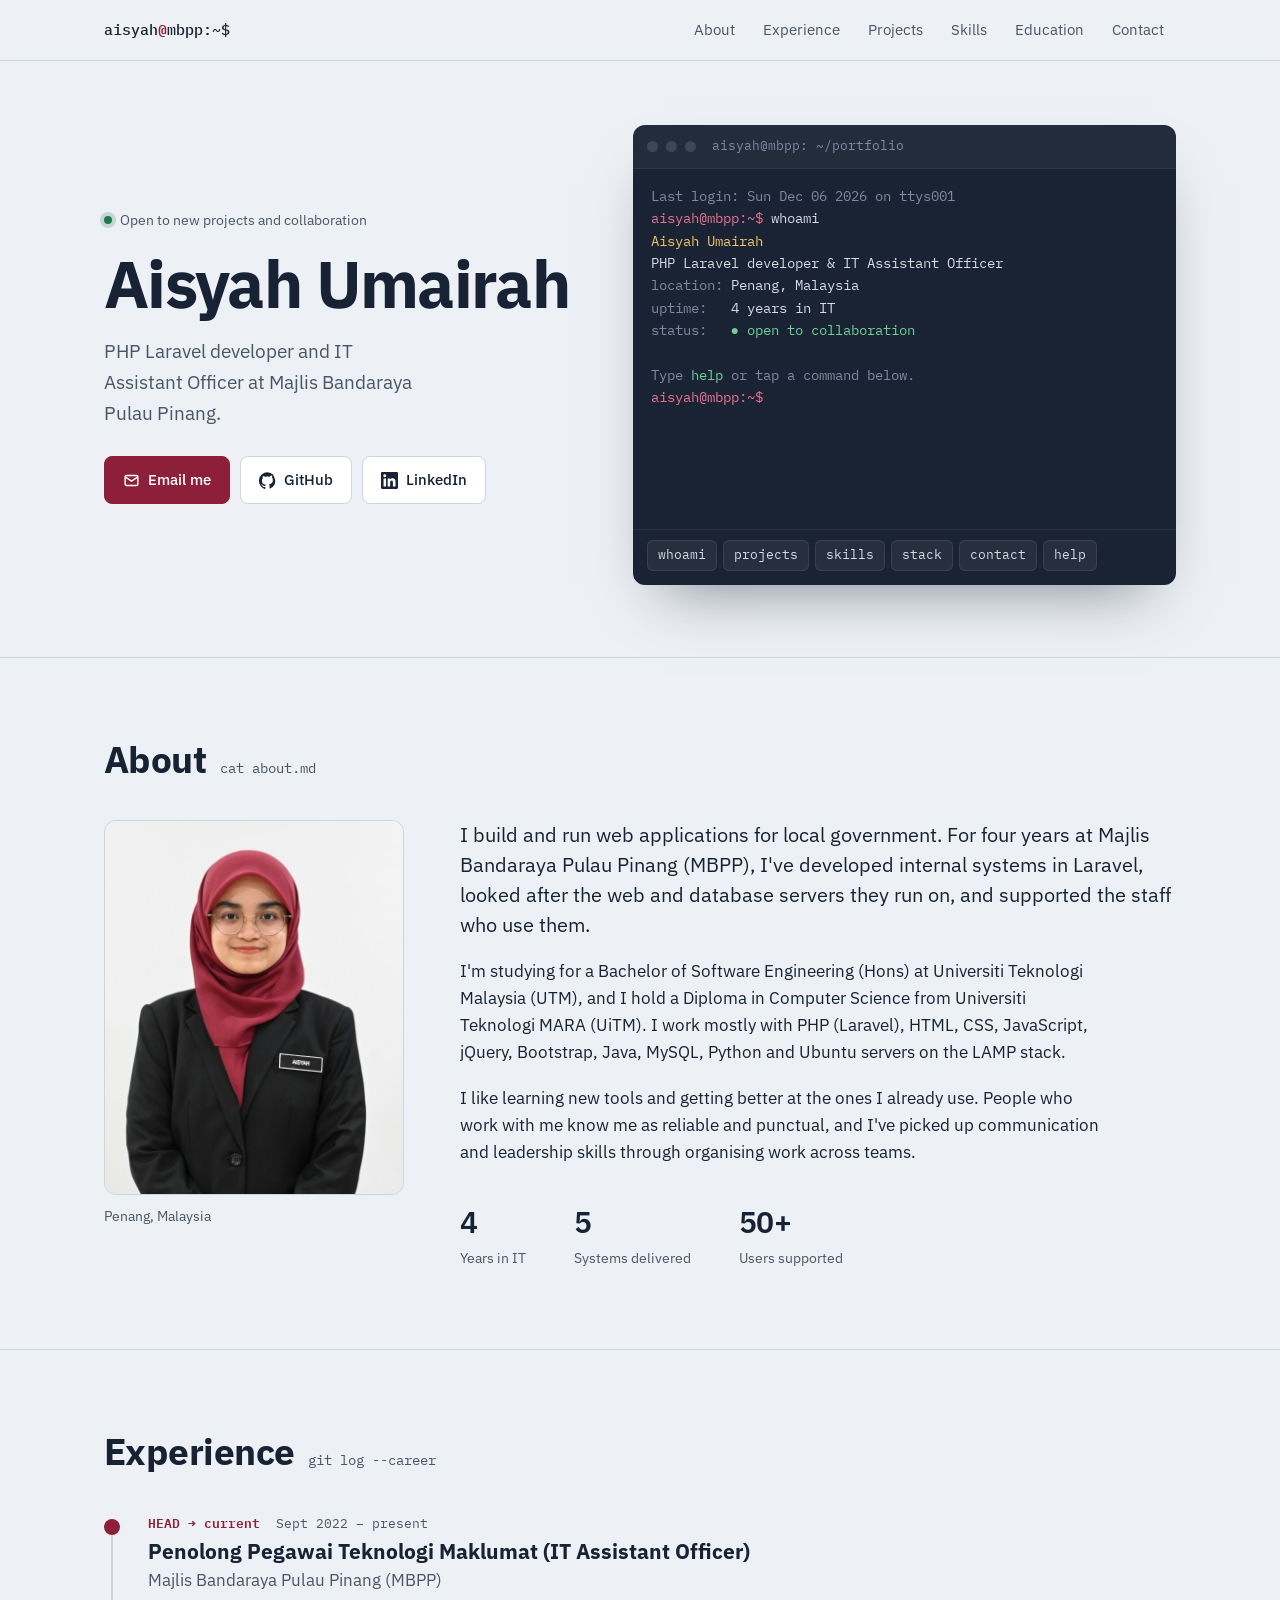
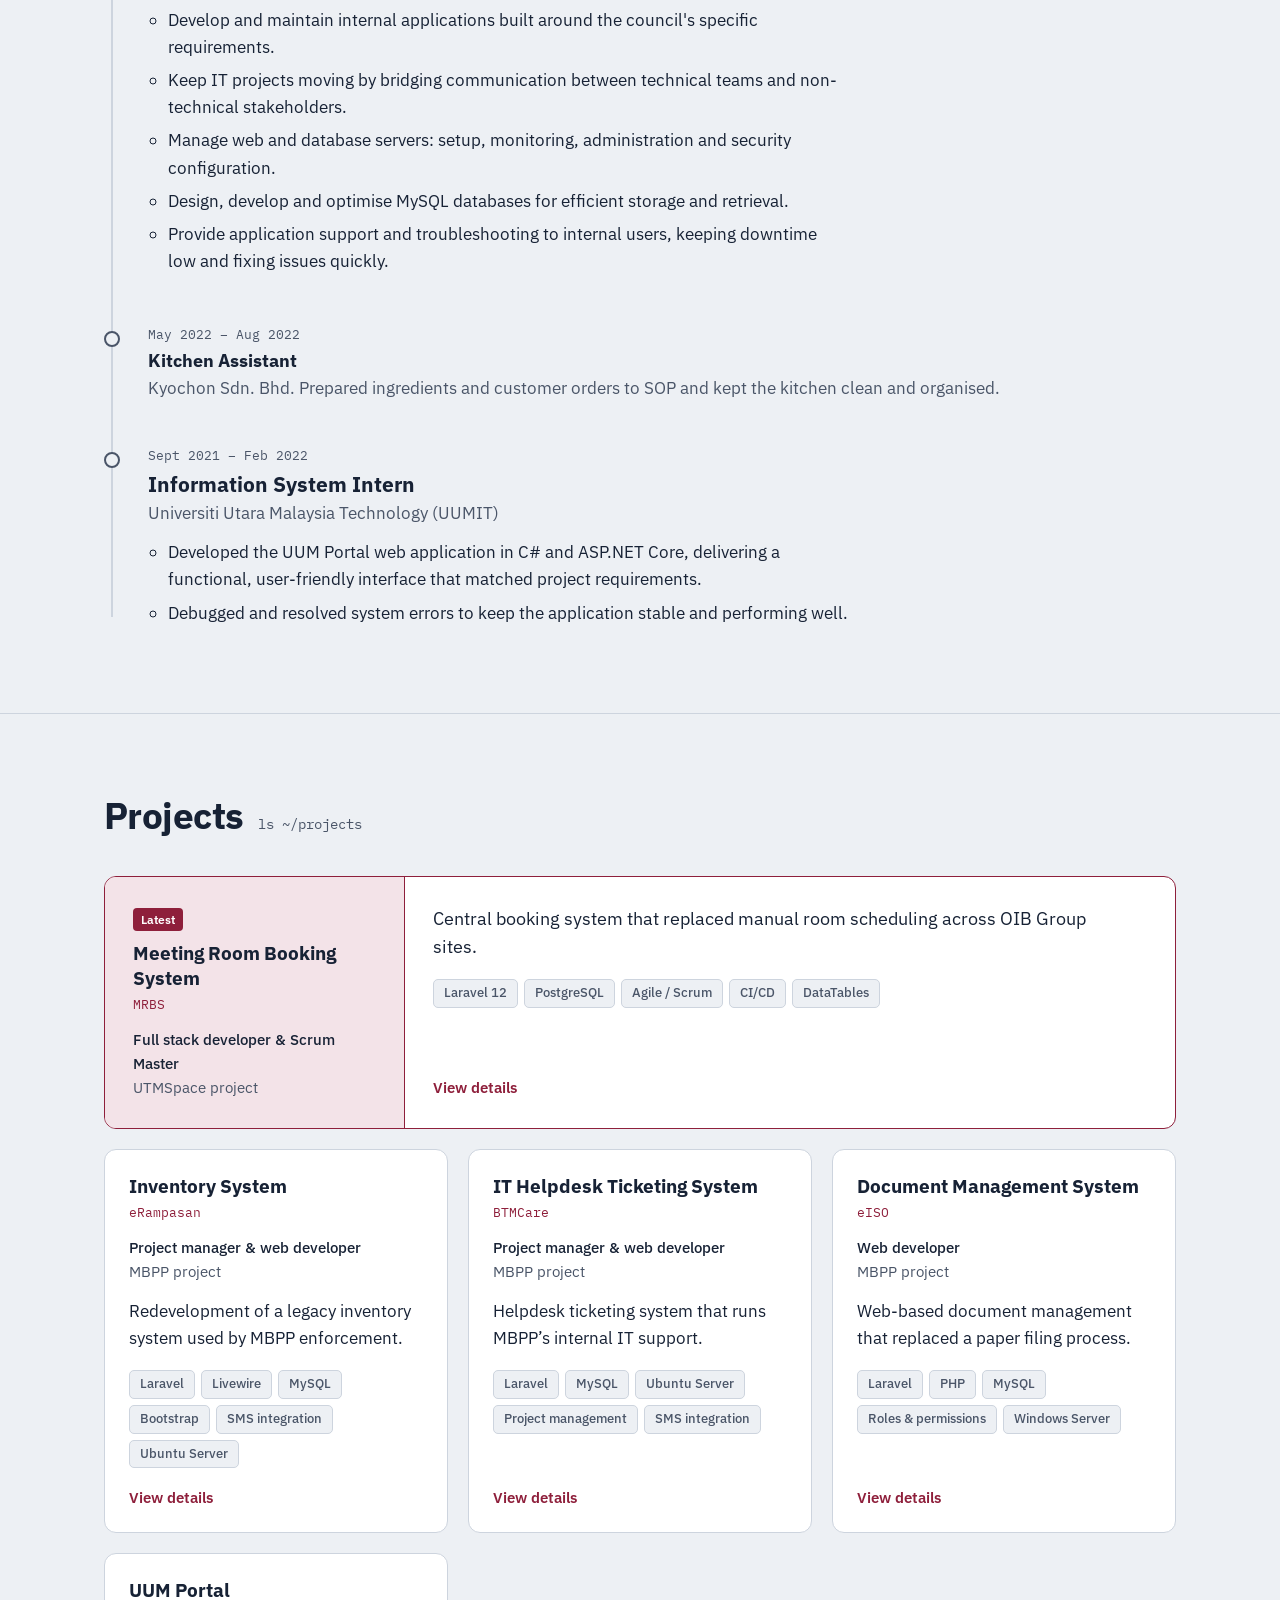
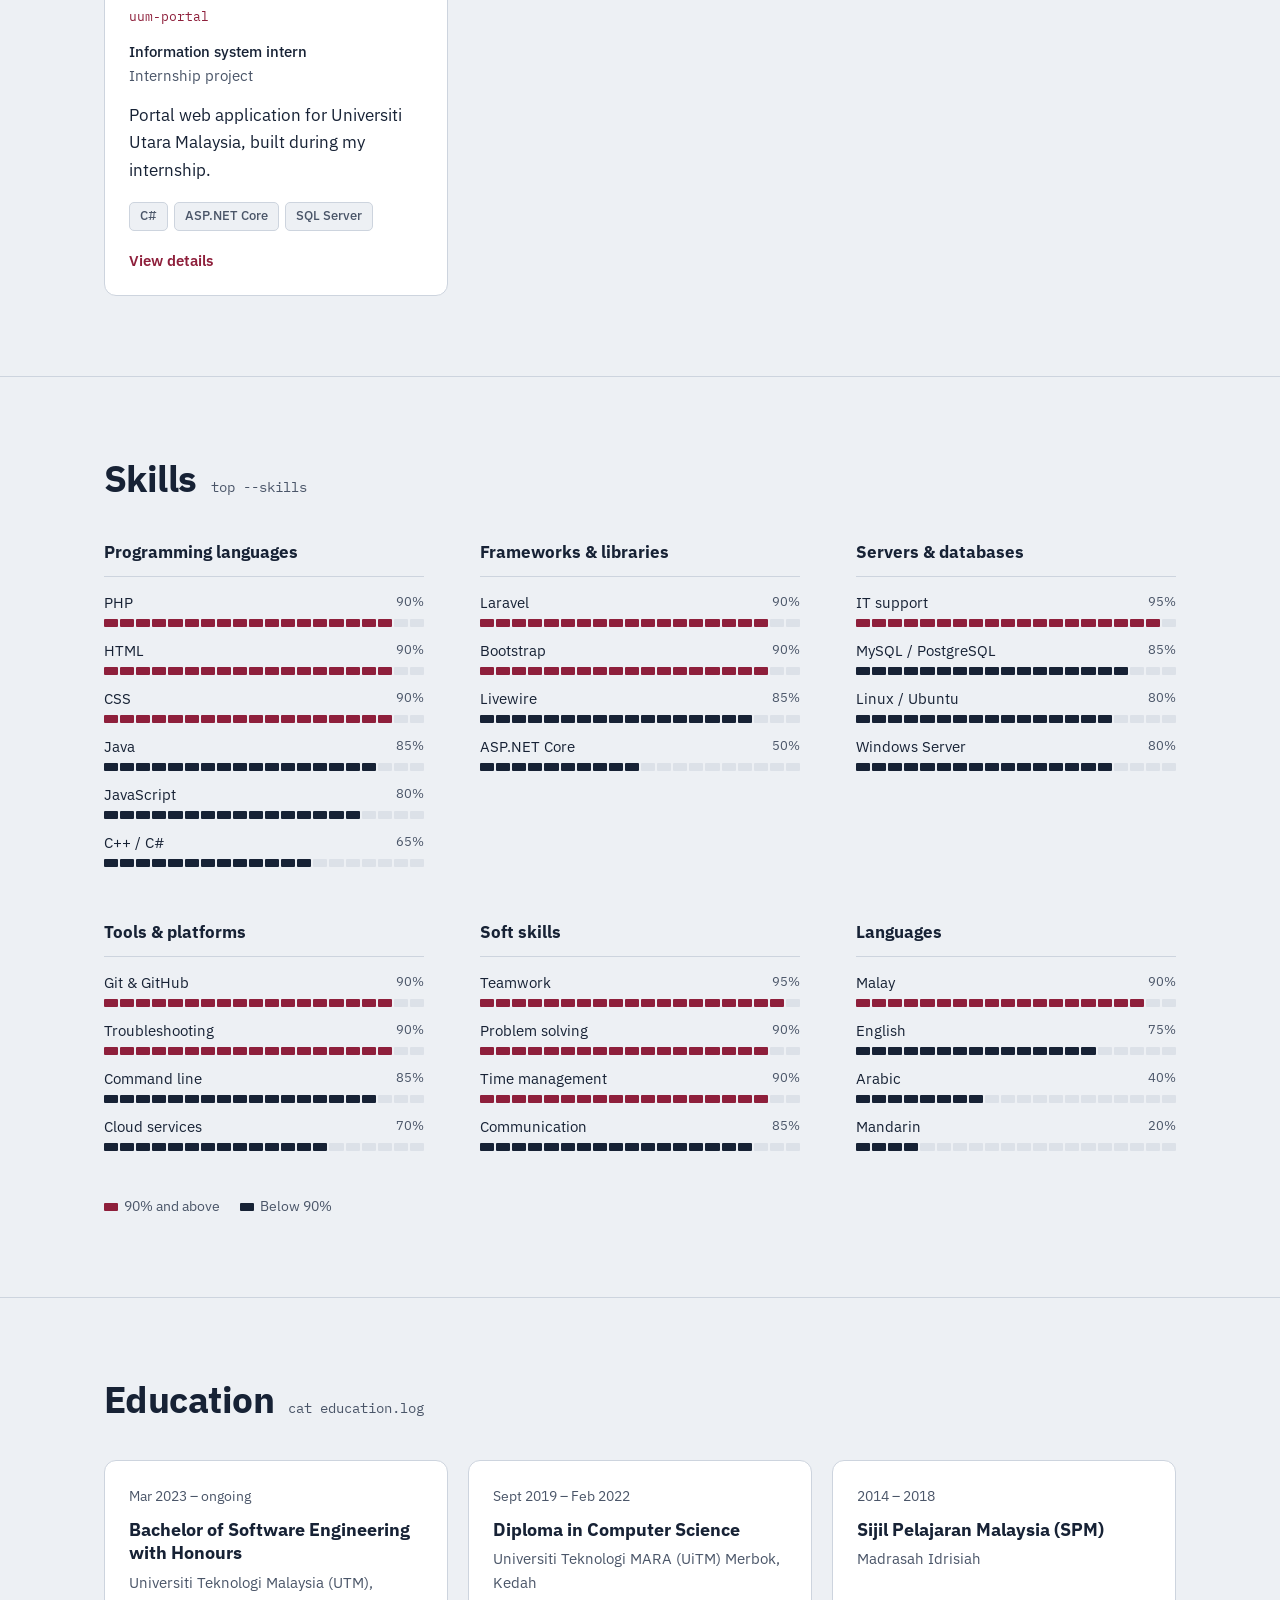
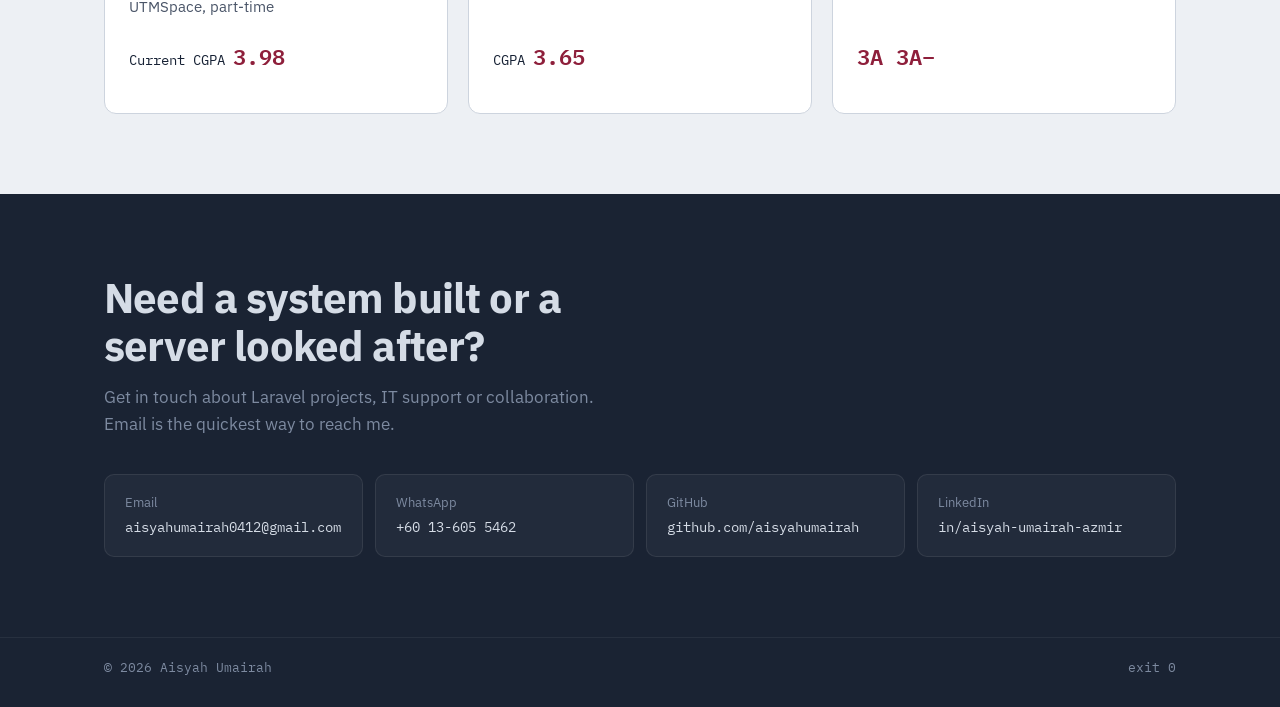
==== commit 6aa834e7: "feat: update portfolio update new version heheheheh" ====
--- a/index.html
+++ b/index.html
@@ -1,912 +1,864 @@
 <!DOCTYPE html>
 <html lang="en">
-
 <head>
   <meta charset="utf-8">
-  <meta content="width=device-width, initial-scale=1.0" name="viewport">
-  <title>Aisyah Umairah | ePortfolio</title>
-  <meta name="description" content="">
-  <meta name="keywords" content="">
-
-  <!-- Favicons -->
-  <!-- <link href="assets/img/favicon.png" rel="icon"> -->
-  <link href="assets/img/apple-touch-icon.png" rel="apple-touch-icon">
-
-  <!-- Fonts -->
-  <link href="https://fonts.googleapis.com" rel="preconnect">
-  <link href="https://fonts.gstatic.com" rel="preconnect" crossorigin>
-  <link
-    href="https://fonts.googleapis.com/css2?family=Roboto:ital,wght@0,100;0,300;0,400;0,500;0,700;0,900;1,100;1,300;1,400;1,500;1,700;1,900&family=Noto+Sans:ital,wght@0,100;0,200;0,300;0,400;0,500;0,600;0,700;0,800;0,900;1,100;1,200;1,300;1,400;1,500;1,600;1,700;1,800;1,900&family=Questrial:wght@400&display=swap"
-    rel="stylesheet">
-
-  <!-- Vendor CSS Files -->
-  <link href="assets/vendor/bootstrap/css/bootstrap.min.css" rel="stylesheet">
-  <link href="assets/vendor/bootstrap-icons/bootstrap-icons.css" rel="stylesheet">
-  <link href="assets/vendor/aos/aos.css" rel="stylesheet">
-  <link href="assets/vendor/glightbox/css/glightbox.min.css" rel="stylesheet">
-  <link href="assets/vendor/swiper/swiper-bundle.min.css" rel="stylesheet">
-
-  <!-- Main CSS File -->
-  <link href="assets/css/main.css" rel="stylesheet">
-
-  <!-- =======================================================
-  * Template Name: EasyFolio
-  * Template URL: https://bootstrapmade.com/easyfolio-bootstrap-portfolio-template/
-  * Updated: Feb 11 2025 with Bootstrap v5.3.3
-  * Author: BootstrapMade.com
-  * License: https://bootstrapmade.com/license/
-  ======================================================== -->
+  <meta name="viewport" content="width=device-width, initial-scale=1">
+  <title>Aisyah Umairah | Laravel Developer &amp; IT Officer</title>
+  <meta name="description" content="Aisyah Umairah — PHP Laravel developer and IT Assistant Officer at Majlis Bandaraya Pulau Pinang. Web apps, servers, databases and IT support.">
+  <link rel="icon" href="assets/img/favicon.png">
+  <link rel="apple-touch-icon" href="assets/img/apple-touch-icon.png">
+  <link rel="preconnect" href="https://fonts.googleapis.com">
+  <link rel="preconnect" href="https://fonts.gstatic.com" crossorigin>
+  <link href="https://fonts.googleapis.com/css2?family=IBM+Plex+Mono:wght@400;500;600&family=IBM+Plex+Sans:ital,wght@0,400;0,500;0,600;0,700;1,400&display=swap" rel="stylesheet">
+
+  <style>
+    :root {
+      --paper: #EDF0F4;
+      --panel: #FFFFFF;
+      --ink: #172235;
+      --ink-soft: #4A5568;
+      --line: #CDD4DE;
+      --accent: #8E1F3B;
+      --accent-soft: #F3E3E8;
+      --ok: #1E7A52;
+      --term-bg: #1A2333;
+      --term-ink: #D5DCE6;
+      --term-dim: #7D8AA0;
+      --term-prompt: #E8738E;
+      --term-ok: #6FCF97;
+      --term-str: #F2C46D;
+      --meter-off: #DCE1E8;
+      --sans: "IBM Plex Sans", system-ui, sans-serif;
+      --mono: "IBM Plex Mono", ui-monospace, Consolas, monospace;
+      --wrap: 1120px;
+    }
+    @media (prefers-color-scheme: dark) {
+      :root {
+        --paper: #121A27;
+        --panel: #182234;
+        --ink: #E4E9F0;
+        --ink-soft: #A3AEC0;
+        --line: #2C3A50;
+        --accent: #E8738E;
+        --accent-soft: #3A2030;
+        --ok: #6FCF97;
+        --term-bg: #0E1520;
+        --meter-off: #2C3A50;
+      }
+    }
+
+    *, *::before, *::after { box-sizing: border-box; }
+    html { scroll-behavior: smooth; scroll-padding-top: 72px; }
+    body {
+      margin: 0;
+      background: var(--paper);
+      color: var(--ink);
+      font-family: var(--sans);
+      font-size: 17px;
+      line-height: 1.6;
+      -webkit-font-smoothing: antialiased;
+    }
+    img { max-width: 100%; display: block; }
+    a { color: inherit; }
+    :focus-visible { outline: 2px solid var(--accent); outline-offset: 3px; border-radius: 3px; }
+    .wrap { max-width: var(--wrap); margin: 0 auto; padding: 0 24px; }
+    @media (max-width: 600px) { .wrap { padding: 0 16px; } body { font-size: 16px; } }
+
+    /* ---------- Nav ---------- */
+    .nav {
+      position: sticky; top: 0; z-index: 20;
+      background: color-mix(in srgb, var(--paper) 88%, transparent);
+      backdrop-filter: blur(8px);
+      border-bottom: 1px solid var(--line);
+    }
+    .nav .wrap { display: flex; align-items: center; justify-content: space-between; height: 60px; gap: 16px; }
+    .brand { font-family: var(--mono); font-weight: 500; font-size: 15px; text-decoration: none; white-space: nowrap; }
+    .brand b { color: var(--accent); font-weight: 600; }
+    .nav ul { display: flex; gap: 4px; list-style: none; margin: 0; padding: 0; }
+    .nav ul a {
+      display: block; padding: 6px 12px; border-radius: 6px;
+      text-decoration: none; font-size: 15px; color: var(--ink-soft);
+    }
+    .nav ul a:hover, .nav ul a.active { color: var(--ink); background: var(--panel); }
+    .menu-btn { display: none; background: none; border: 1px solid var(--line); border-radius: 6px; padding: 6px 10px; color: var(--ink); font: inherit; font-size: 14px; cursor: pointer; }
+    @media (max-width: 860px) {
+      .menu-btn { display: block; }
+      .nav ul {
+        display: none; position: absolute; top: 60px; left: 0; right: 0;
+        flex-direction: column; background: var(--paper); border-bottom: 1px solid var(--line); padding: 8px 16px 16px;
+      }
+      .nav ul.open { display: flex; }
+      .nav ul a { padding: 10px 12px; }
+    }
+
+    /* ---------- Hero ---------- */
+    .hero { padding: 64px 0 72px; }
+    .hero .wrap { display: grid; grid-template-columns: 1fr 1.15fr; gap: 56px; align-items: center; }
+    .status {
+      display: inline-flex; align-items: center; gap: 8px;
+      font-size: 14px; color: var(--ink-soft); margin: 0 0 20px;
+    }
+    .status::before {
+      content: ""; width: 8px; height: 8px; border-radius: 50%; background: var(--ok);
+      box-shadow: 0 0 0 4px color-mix(in srgb, var(--ok) 20%, transparent);
+    }
+    .hero h1 {
+      font-size: clamp(2.6rem, 5.5vw, 4.1rem); line-height: 1.02; letter-spacing: -0.025em;
+      font-weight: 700; margin: 0 0 18px;
+    }
+    .role { font-size: 1.2rem; color: var(--ink-soft); margin: 0 0 28px; max-width: 30ch; }
+    .actions { display: flex; flex-wrap: wrap; gap: 10px; }
+    .btn {
+      display: inline-flex; align-items: center; gap: 8px;
+      padding: 11px 18px; border-radius: 8px; font-size: 15px; font-weight: 500;
+      text-decoration: none; border: 1px solid var(--line); background: var(--panel); color: var(--ink);
+    }
+    .btn:hover { border-color: var(--ink-soft); }
+    .btn.primary { background: var(--accent); border-color: var(--accent); color: #fff; }
+    .btn.primary:hover { filter: brightness(1.1); }
+    .btn svg { width: 17px; height: 17px; flex: none; }
+    @media (prefers-color-scheme: dark) { .btn.primary { color: #1A0D13; } }
+
+    /* ---------- Terminal ---------- */
+    .term {
+      background: var(--term-bg); color: var(--term-ink);
+      border-radius: 12px; overflow: hidden;
+      box-shadow: 0 30px 60px -30px rgba(23, 34, 53, .55);
+      font-family: var(--mono); font-size: 14px; line-height: 1.6;
+    }
+    .term-bar {
+      display: flex; align-items: center; gap: 8px; padding: 11px 14px;
+      background: rgba(255,255,255,.04); border-bottom: 1px solid rgba(255,255,255,.06);
+    }
+    .term-bar i { width: 11px; height: 11px; border-radius: 50%; background: #3A4659; }
+    .term-bar span { margin-left: 8px; color: var(--term-dim); font-size: 13px; }
+    .term-body { height: 360px; overflow-y: auto; padding: 16px 18px 8px; cursor: text; }
+    .term-body p { margin: 0; white-space: pre-wrap; word-break: break-word; }
+    .term .pr { color: var(--term-prompt); }
+    .term .dim { color: var(--term-dim); }
+    .term .ok { color: var(--term-ok); }
+    .term .str { color: var(--term-str); }
+    .term-input { display: flex; gap: 8px; align-items: center; }
+    .term-input input {
+      flex: 1; background: none; border: 0; outline: none; padding: 0;
+      color: var(--term-ink); font: inherit; caret-color: var(--term-prompt);
+    }
+    .term-chips {
+      display: flex; flex-wrap: wrap; gap: 6px; padding: 10px 14px 14px;
+      border-top: 1px solid rgba(255,255,255,.06);
+    }
+    .term-chips button {
+      font: inherit; font-size: 13px; color: var(--term-ink); cursor: pointer;
+      background: rgba(255,255,255,.06); border: 1px solid rgba(255,255,255,.08);
+      border-radius: 6px; padding: 4px 10px;
+    }
+    .term-chips button:hover { background: rgba(255,255,255,.12); }
+    @media (max-width: 960px) {
+      .hero .wrap { grid-template-columns: 1fr; gap: 40px; }
+      .term-body { height: 320px; }
+    }
+    @media (max-width: 600px) { .hero { padding: 40px 0 56px; } .term { font-size: 13px; } }
+
+    /* ---------- Sections ---------- */
+    section.block { padding: 80px 0; border-top: 1px solid var(--line); }
+    .sec-head { display: flex; align-items: baseline; gap: 14px; margin-bottom: 40px; }
+    .sec-head h2 { font-size: clamp(1.8rem, 3vw, 2.3rem); letter-spacing: -0.015em; margin: 0; line-height: 1.15; }
+    .sec-head code { font-family: var(--mono); font-size: 14px; color: var(--ink-soft); }
+    @media (max-width: 600px) { section.block { padding: 56px 0; } .sec-head { flex-direction: column; gap: 4px; } }
+
+    /* About */
+    .about { display: grid; grid-template-columns: 300px 1fr; gap: 56px; align-items: start; }
+    .about figure { margin: 0; }
+    .photo { aspect-ratio: 4 / 5; overflow: hidden; border-radius: 12px; border: 1px solid var(--line); background: #F2F2F2; }
+    .photo img { width: 100%; height: 100%; object-fit: cover; transform: scale(1.75); transform-origin: 50% 62%; }
+    .about figcaption { font-size: 14px; color: var(--ink-soft); margin-top: 10px; }
+    .about-text p { margin: 0 0 18px; max-width: 64ch; }
+    .about-text p:first-child { font-size: 1.25rem; line-height: 1.5; color: var(--ink); }
+    .facts { display: grid; grid-template-columns: repeat(3, auto); justify-content: start; gap: 8px 48px; margin: 32px 0 0; padding: 0; }
+    .facts div { display: flex; flex-direction: column; }
+    .facts dt { order: 2; font-size: 14px; color: var(--ink-soft); }
+    .facts dd { order: 1; margin: 0; font-size: 1.9rem; font-weight: 600; letter-spacing: -0.02em; }
+    @media (max-width: 800px) {
+      .about { grid-template-columns: 1fr; gap: 32px; }
+      .about figure { max-width: 280px; }
+      .facts { gap: 8px 28px; }
+    }
+
+    /* Experience: git log */
+    .log { list-style: none; margin: 0; padding: 0; position: relative; }
+    .log::before { content: ""; position: absolute; left: 7px; top: 10px; bottom: 10px; width: 2px; background: var(--line); }
+    .log > li { position: relative; padding: 0 0 44px 44px; }
+    .log > li:last-child { padding-bottom: 0; }
+    .log > li::before {
+      content: ""; position: absolute; left: 0; top: 6px; width: 16px; height: 16px; border-radius: 50%;
+      background: var(--paper); border: 2px solid var(--ink-soft);
+    }
+    .log > li.head::before { background: var(--accent); border-color: var(--accent); }
+    .commit { font-family: var(--mono); font-size: 13px; color: var(--ink-soft); margin: 0 0 4px; }
+    .commit .ref { color: var(--accent); font-weight: 600; }
+    .log h3 { font-size: 1.3rem; margin: 0; line-height: 1.3; }
+    .log .org { margin: 2px 0 12px; color: var(--ink-soft); }
+    .log ul { margin: 0; padding-left: 20px; max-width: 70ch; }
+    .log ul li { margin-bottom: 6px; }
+    .log li.minor h3 { font-size: 1.1rem; }
+    .log li.minor .org { margin-bottom: 0; }
+
+    /* Projects: cards that open a detail dialog */
+    .projects { display: grid; grid-template-columns: repeat(auto-fill, minmax(300px, 1fr)); gap: 20px; }
+    .proj {
+      position: relative; display: flex; flex-direction: column;
+      background: var(--panel); border: 1px solid var(--line); border-radius: 12px;
+      transition: border-color .15s, transform .15s;
+    }
+    .proj:hover { border-color: var(--ink-soft); }
+    .proj:has(.open:focus-visible) { outline: 2px solid var(--accent); outline-offset: 3px; }
+    .proj.featured { grid-column: 1 / -1; border-color: var(--accent); }
+    .proj-side { padding: 24px 24px 0; }
+    .proj-side h3 { font-size: 1.2rem; line-height: 1.3; margin: 0 0 4px; }
+    .proj-side .code { font-family: var(--mono); font-size: 13px; color: var(--accent); display: block; margin-bottom: 12px; }
+    .proj-side p { margin: 0; font-size: 15px; color: var(--ink-soft); }
+    .proj-side p strong { color: var(--ink); font-weight: 500; display: block; }
+    .proj-main { padding: 14px 24px 22px; display: flex; flex-direction: column; flex: 1; }
+    .proj-main > ul:not(.stack) { display: none; }
+    .summary { margin: 0 0 18px; }
+    .stack { display: flex; flex-wrap: wrap; gap: 6px; list-style: none; padding: 0; margin: 0; }
+    .stack li {
+      font-size: 13px; font-weight: 500; padding: 3px 10px; border-radius: 5px;
+      background: var(--paper); border: 1px solid var(--line); color: var(--ink-soft);
+    }
+    .open {
+      margin-top: auto; padding: 18px 0 0; align-self: flex-start;
+      background: none; border: 0; font: inherit; font-size: 15px; font-weight: 600; color: var(--accent); cursor: pointer;
+    }
+    .open::after { content: ""; position: absolute; inset: 0; border-radius: 12px; }
+    .open:focus-visible { outline: none; }
+    .proj:hover .open { text-decoration: underline; text-underline-offset: 3px; }
+    .badge {
+      display: inline-block; font-size: 12px; font-weight: 600; color: #fff; background: var(--accent);
+      padding: 2px 8px; border-radius: 4px; margin-bottom: 10px;
+    }
+    @media (prefers-color-scheme: dark) { .badge { color: #1A0D13; } }
+    @media (min-width: 900px) {
+      .proj.featured { display: grid; grid-template-columns: 300px 1fr; }
+      .proj.featured .proj-side { padding: 28px; background: var(--accent-soft); border-right: 1px solid var(--accent); border-radius: 11px 0 0 11px; }
+      .proj.featured .proj-main { padding: 28px; }
+      .proj.featured .summary { font-size: 1.1rem; max-width: 60ch; }
+    }
+    .sr { position: absolute; width: 1px; height: 1px; overflow: hidden; clip: rect(0 0 0 0); white-space: nowrap; }
+
+    /* Project dialog */
+    dialog.pd {
+      width: min(760px, calc(100vw - 32px)); max-height: calc(100dvh - 48px);
+      padding: 0; border: 1px solid var(--line); border-radius: 14px;
+      background: var(--panel); color: var(--ink); overflow: hidden;
+      box-shadow: 0 40px 80px -30px rgba(10, 16, 28, .6);
+    }
+    dialog.pd[open] { display: flex; flex-direction: column; animation: pd-in .18s ease-out; }
+    dialog.pd::backdrop { background: rgba(14, 21, 32, .62); backdrop-filter: blur(3px); }
+    @keyframes pd-in { from { opacity: 0; transform: translateY(8px) scale(.985); } }
+    .pd-bar {
+      display: flex; align-items: center; gap: 8px; padding: 10px 12px 10px 16px;
+      background: var(--term-bg); color: var(--term-dim); font-family: var(--mono); font-size: 13px;
+    }
+    .pd-bar i { width: 11px; height: 11px; border-radius: 50%; background: #3A4659; }
+    .pd-bar span { margin-left: 6px; flex: 1; overflow: hidden; text-overflow: ellipsis; white-space: nowrap; }
+    .pd-close {
+      background: none; border: 1px solid rgba(255,255,255,.12); border-radius: 6px; color: var(--term-ink);
+      font: inherit; font-size: 13px; padding: 3px 10px; cursor: pointer;
+    }
+    .pd-close:hover { background: rgba(255,255,255,.08); }
+    .pd-body { padding: 28px 32px 8px; overflow-y: auto; }
+    .pd-body h2 { font-size: clamp(1.5rem, 3vw, 2rem); letter-spacing: -0.015em; line-height: 1.15; margin: 0 0 4px; }
+    .pd-body .code { font-family: var(--mono); font-size: 14px; color: var(--accent); }
+    .pd-meta { display: grid; grid-template-columns: repeat(2, minmax(0, 1fr)); gap: 12px 24px; margin: 22px 0 26px; padding: 16px 0; border-top: 1px solid var(--line); border-bottom: 1px solid var(--line); }
+    .pd-meta dt { font-size: 13px; color: var(--ink-soft); }
+    .pd-meta dd { margin: 0; font-weight: 500; }
+    .pd-body h3 { font-size: 1rem; margin: 0 0 10px; }
+    .pd-body ul.work { margin: 0 0 26px; padding-left: 20px; max-width: 66ch; }
+    .pd-body ul.work li { margin-bottom: 8px; }
+    .pd-body .stack { margin-bottom: 24px; }
+    .pd-foot { display: flex; justify-content: space-between; gap: 12px; padding: 14px 20px; border-top: 1px solid var(--line); background: var(--paper); }
+    .pd-foot button {
+      font: inherit; font-size: 14px; color: var(--ink); background: var(--panel);
+      border: 1px solid var(--line); border-radius: 8px; padding: 8px 14px; cursor: pointer; max-width: 48%;
+      overflow: hidden; text-overflow: ellipsis; white-space: nowrap;
+    }
+    .pd-foot button:hover { border-color: var(--ink-soft); }
+    .pd-foot button:disabled { visibility: hidden; }
+    @media (max-width: 600px) {
+      dialog.pd { width: 100vw; max-width: 100vw; max-height: 92dvh; margin: auto 0 0; border-radius: 14px 14px 0 0; }
+      .pd-body { padding: 22px 20px 4px; }
+      .pd-meta { grid-template-columns: 1fr; }
+    }
+    @media (prefers-reduced-motion: reduce) { dialog.pd[open] { animation: none; } .proj { transition: none; } }
+    body.modal-open { overflow: hidden; }
+
+    /* Skills: segmented meters */
+    .skills { display: grid; grid-template-columns: repeat(auto-fit, minmax(300px, 1fr)); gap: 40px 56px; }
+    .skill-group h3 { font-size: 1.05rem; margin: 0 0 14px; padding-bottom: 10px; border-bottom: 1px solid var(--line); }
+    .meter-row { display: grid; grid-template-columns: 1fr auto; align-items: center; gap: 4px 16px; margin-bottom: 12px; }
+    .meter-row span { font-size: 15px; }
+    .meter-row small { font-size: 13px; color: var(--ink-soft); text-align: right; }
+    .meter { grid-column: 1 / -1; display: grid; grid-template-columns: repeat(20, 1fr); gap: 2px; height: 8px; }
+    .meter i { background: var(--meter-off); border-radius: 1px; }
+    .meter i.on { background: var(--ink); }
+    .meter.hi i.on { background: var(--accent); }
+    .legend { font-size: 14px; color: var(--ink-soft); margin: 32px 0 0; display: flex; gap: 20px; flex-wrap: wrap; }
+    .legend span::before { content: ""; display: inline-block; width: 14px; height: 8px; margin-right: 6px; border-radius: 1px; vertical-align: middle; }
+    .legend .l-hi::before { background: var(--accent); }
+    .legend .l-on::before { background: var(--ink); }
+
+    /* Education */
+    .edu { display: grid; grid-template-columns: repeat(3, 1fr); gap: 20px; }
+    .edu article { background: var(--panel); border: 1px solid var(--line); border-radius: 12px; padding: 24px; display: flex; flex-direction: column; }
+    .edu .when { font-size: 14px; color: var(--ink-soft); margin: 0 0 10px; }
+    .edu h3 { font-size: 1.1rem; line-height: 1.35; margin: 0 0 6px; }
+    .edu .school { margin: 0 0 20px; color: var(--ink-soft); font-size: 15px; }
+    .edu .grade { margin-top: auto; font-family: var(--mono); font-size: 14px; }
+    .edu .grade b { font-size: 1.4rem; font-weight: 600; color: var(--accent); }
+    @media (max-width: 860px) { .edu { grid-template-columns: 1fr; } }
+
+    /* Contact */
+    .contact { background: var(--term-bg); color: var(--term-ink); padding: 80px 0; }
+    .contact h2 { font-size: clamp(1.8rem, 3.5vw, 2.6rem); letter-spacing: -0.02em; line-height: 1.15; margin: 0 0 14px; max-width: 20ch; }
+    .contact p.lead { color: var(--term-dim); margin: 0 0 36px; max-width: 52ch; }
+    .contact-list { display: grid; grid-template-columns: repeat(auto-fit, minmax(220px, 1fr)); gap: 12px; list-style: none; margin: 0; padding: 0; }
+    .contact-list a {
+      display: flex; flex-direction: column; gap: 2px; padding: 18px 20px; border-radius: 10px;
+      background: rgba(255,255,255,.04); border: 1px solid rgba(255,255,255,.08); text-decoration: none;
+    }
+    .contact-list a:hover { background: rgba(255,255,255,.08); }
+    .contact-list small { font-size: 13px; color: var(--term-dim); }
+    .contact-list span { font-family: var(--mono); font-size: 14px; word-break: break-all; }
+    .contact :focus-visible { outline-color: var(--term-prompt); }
+    footer { background: var(--term-bg); color: var(--term-dim); font-size: 13px; padding: 20px 0 28px; border-top: 1px solid rgba(255,255,255,.06); font-family: var(--mono); }
+    footer .wrap { display: flex; justify-content: space-between; gap: 12px; flex-wrap: wrap; }
+    footer a { color: var(--term-dim); }
+
+    @media (prefers-reduced-motion: reduce) {
+      html { scroll-behavior: auto; }
+    }
+  </style>
 </head>
 
-<body class="index-page">
-
-  <header id="header" class="header d-flex align-items-center sticky-top">
-    <div
-      class="header-container container-fluid container-xl position-relative d-flex align-items-center justify-content-between">
-
-      <a href="index.html" class="logo d-flex align-items-center me-auto me-xl-0">
-        <!-- Uncomment the line below if you also wish to use an image logo -->
-        <!-- <img src="assets/img/logo.png" alt=""> -->
-        <h1 class="sitename">ePortfolio</h1>
-      </a>
-
-      <nav id="navmenu" class="navmenu">
-        <ul>
-          <li><a href="#hero" class="active">Home</a></li>
-          <li><a href="#about">About</a></li>
-          <li><a href="#experience">Experience</a></li>
-          <li><a href="#projects">Projects</a></li>
-          <li><a href="#skills">Skills</a></li>
-          <li><a href="#languages">Languages</a></li>
-          <li><a href="#education">Education</a></li>
-        </ul>
-        <i class="mobile-nav-toggle d-xl-none bi bi-list"></i>
-      </nav>
-
-      <div class="header-social-links">
-        <a href="https://wa.link/ag2pun" class="twitter" target="_blank">
-          <i class="bi bi-whatsapp"></i>
-        </a>
-        <a href="https://github.com/aisyahumairah" class="facebook" target="_blank">
-          <i class="bi bi-github"></i>
-        </a>
-        <a href="mailto:aisyahumairah0412@gmail.com" class="instagram">
-          <i class="bi bi-envelope-fill"></i>
-        </a>
-        <a href="https://www.linkedin.com/in/aisyah-umairah-azmir-4a624216b/" class="linkedin" target="_blank">
-          <i class="bi bi-linkedin"></i>
-        </a>
-      </div>
-
+<body>
+
+  <header class="nav">
+    <div class="wrap">
+      <a class="brand" href="#top">aisyah<b>@</b>mbpp:~$</a>
+      <button class="menu-btn" aria-expanded="false" aria-controls="menu">Menu</button>
+      <ul id="menu">
+        <li><a href="#about">About</a></li>
+        <li><a href="#experience">Experience</a></li>
+        <li><a href="#projects">Projects</a></li>
+        <li><a href="#skills">Skills</a></li>
+        <li><a href="#education">Education</a></li>
+        <li><a href="#contact">Contact</a></li>
+      </ul>
     </div>
   </header>
 
-  <main class="main">
-
-    <!-- Hero Section -->
-    <section id="hero" class="hero section">
-
-      <div class="container" data-aos="fade-up" data-aos-delay="100">
-
-        <div class="row align-items-center content">
-          <div class="col-lg-6">
-            <div class="hero-image">
-              <img src="assets/img/aisyah-mbpp.jpg" alt="Aisyah" class="img-fluid" width="1344" height="768"
-                data-aos="zoom-out" data-aos-delay="300">
-              <!-- <div class="shape-1"></div>
-              <div class="shape-2"></div> -->
-            </div>
-          </div>
-          <div class="col-lg-6" data-aos="fade-up" data-aos-delay="200">
-            <h2>Aisyah Umairah</h2>
-            <p class="lead">
-              PHP Laravel Developer &amp; IT Assistant Officer
-            </p>
-            <div class="cta-buttons" data-aos="fade-up" data-aos-delay="300">
-              <!-- <a href="#portfolio" class="btn btn-success">
-                <i class="bi bi-whatsapp"></i> +60 13-605 5462
-              </a>
-              <a href="#contact" class="btn btn-outline">Let's Connect</a> -->
-              <p>
-                <i class="bi bi-whatsapp"></i>
-                +60 13-605 5462
-              </p>
-              <p>
-                <i class="bi bi-envelope-fill"></i>
-                aisyahumairah0412@gmail.com
-              </p>
-              <p>
-                <i class="bi bi-geo-alt-fill"></i>
-                Malaysia
-              </p>
-            </div>
-            <div class="hero-stats" data-aos="fade-up" data-aos-delay="400">
-              <div class="stat-item">
-                <span class="stat-number">4</span>
-                <span class="stat-label">Years Experience</span>
-              </div>
-              <div class="stat-item">
-                <span class="stat-number">5</span>
-                <span class="stat-label">Projects Completed</span>
-              </div>
-              <!-- <div class="stat-item">
-                <span class="stat-number">50+</span>
-                <span class="stat-label">Happy Clients</span>
-              </div> -->
-            </div>
+  <main id="main">
+    <!-- ================= HERO ================= -->
+    <section class="hero" id="top">
+      <div class="wrap">
+        <div>
+          <p class="status">Open to new projects and collaboration</p>
+          <h1>Aisyah Umairah</h1>
+          <p class="role">PHP Laravel developer and IT Assistant Officer at Majlis Bandaraya Pulau Pinang.</p>
+          <div class="actions">
+            <a class="btn primary" href="mailto:aisyahumairah0412@gmail.com">
+              <svg viewBox="0 0 24 24" fill="none" stroke="currentColor" stroke-width="2"><rect x="3" y="5" width="18" height="14" rx="2"/><path d="m3 7 9 6 9-6"/></svg>
+              Email me
+            </a>
+            <a class="btn" href="https://github.com/aisyahumairah" target="_blank" rel="noopener">
+              <svg viewBox="0 0 24 24" fill="currentColor"><path d="M12 .5a12 12 0 0 0-3.8 23.4c.6.1.8-.3.8-.6v-2.2c-3.3.7-4-1.4-4-1.4-.6-1.4-1.4-1.8-1.4-1.8-1-.7.1-.7.1-.7 1.2.1 1.8 1.2 1.8 1.2 1 1.8 2.8 1.3 3.5 1 .1-.8.4-1.3.7-1.6-2.7-.3-5.5-1.3-5.5-5.9 0-1.3.5-2.4 1.2-3.2 0-.4-.5-1.6.2-3.2 0 0 1-.3 3.3 1.2a11.5 11.5 0 0 1 6 0C17.3 4.6 18.3 5 18.3 5c.7 1.6.2 2.8.1 3.2.8.8 1.2 1.9 1.2 3.2 0 4.6-2.8 5.6-5.5 5.9.4.4.8 1.1.8 2.2v3.3c0 .3.2.7.8.6A12 12 0 0 0 12 .5Z"/></svg>
+              GitHub
+            </a>
+            <a class="btn" href="https://www.linkedin.com/in/aisyah-umairah-azmir-4a624216b/" target="_blank" rel="noopener">
+              <svg viewBox="0 0 24 24" fill="currentColor"><path d="M20.4 20.5h-3.6v-5.6c0-1.3 0-3-1.8-3s-2.1 1.4-2.1 2.9v5.7H9.4V9h3.4v1.6c.5-.9 1.6-1.8 3.4-1.8 3.6 0 4.3 2.4 4.3 5.5v6.2ZM5.3 7.4a2.1 2.1 0 1 1 0-4.2 2.1 2.1 0 0 1 0 4.2ZM7.1 20.5H3.6V9h3.5v11.5ZM22.2 0H1.8C.8 0 0 .8 0 1.7v20.6c0 .9.8 1.7 1.8 1.7h20.4c1 0 1.8-.8 1.8-1.7V1.7C24 .8 23.2 0 22.2 0Z"/></svg>
+              LinkedIn
+            </a>
           </div>
         </div>
 
-      </div>
-
-    </section><!-- /Hero Section -->
-
-    <!-- About Section -->
-    <section id="about" class="about section light-background">
-
-      <!-- Section Title -->
-      <div class="container section-title" data-aos="fade-up">
-        <h2>About</h2>
-        <div class="title-shape">
-          <svg viewBox="0 0 200 20" xmlns="http://www.w3.org/2000/svg">
-            <path d="M 0,10 C 40,0 60,20 100,10 C 140,0 160,20 200,10" fill="none" stroke="currentColor"
-              stroke-width="2"></path>
-          </svg>
-        </div>
-        <p>
-          A Web Developer and IT Assistant with 4 years hands-on experience in developing web applications, managing web
-          and database servers and providing technical support at Majlis Bandaraya Pulau Pinang (MBPP).
-          Currently pursuing a Bachelor of Software Engineering (Hons) at Universiti Teknologi Malaysia (UTM) while
-          holding a Diploma in
-          Computer Science from Universiti Teknologi MARA (UiTM). Skilled in PHP (Laravel), HTML, CSS, Javascript,
-          JQuery, Bootstrap, Java, MySQL, Python and Ubuntu server (LAMP Stack) environments. Strong commitment to
-          continuous learning, with a passion
-          for exploring new technologies and improving technical expertise. Recognized for reliability, punctuality,
-          strong communication and
-          leadership abilities developed through active involvement in various organizational initiatives
-        </p>
-      </div><!-- End Section Title -->
-
-    </section><!-- /About Section -->
-
-    <!-- Work Experience Section -->
-    <section id="experience" class="resume section">
-      <div class="container section-title" data-aos="fade-up">
-        <h2>Work Experience</h2>
-        <div class="title-shape">
-          <svg viewBox="0 0 200 20" xmlns="http://www.w3.org/2000/svg">
-            <path d="M 0,10 C 40,0 60,20 100,10 C 140,0 160,20 200,10" fill="none" stroke="currentColor"
-              stroke-width="2"></path>
-          </svg>
-        </div>
-      </div>
-      <div class="container" data-aos="fade-up" data-aos-delay="100">
-        <div class="row">
-          <div class="col-12">
-            <div class="resume-wrapper">
-              <div class="resume-block" data-aos="fade-up">
-                <div class="timeline">
-                  <div class="timeline-item" data-aos="fade-up" data-aos-delay="400">
-                    <div class="timeline-left">
-                      <h4 class="company">University Utara Malaysia Technology (UUMIT)</h4>
-                      <span class="period">Sept 2021 - Feb 2022</span>
-                    </div>
-                    <div class="timeline-dot"></div>
-                    <div class="timeline-right">
-                      <h3 class="position">Internship Information System</h3>
-                      <p class="description">
-                      <ul>
-                        <li>
-                          Developed the UUM Portal web application using C# and ASP.NET Core, delivering
-                          a functional and user-friendly interface aligned with project requirements.
-                        </li>
-                        <li>
-                          Conducted thorough debugging and resolved various system errors to ensure optimal application
-                          performance and stability.
-                        </li>
-                      </ul>
-                      </p>
-                    </div>
-                  </div>
-                  <div class="timeline-item" data-aos="fade-up" data-aos-delay="300">
-                    <div class="timeline-left">
-                      <h4 class="company">Kyochon Sdn. Bhd</h4>
-                      <span class="period">May 2022 - Aug 2022</span>
-                    </div>
-                    <div class="timeline-dot"></div>
-                    <div class="timeline-right">
-                      <h3 class="position">Kitchen Assistant</h3>
-                      <p class="description"></p>
-                      <ul>
-                        <li>Assisting by preparing ingredients</li>
-                        <li>Serve customer orders</li>
-                        <li>Keep the kitchen area clean and tidy</li>
-                        <li>Prepare food according to the SOP provided</li>
-                        <li>Cleaning the work area at the end of the day</li>
-                      </ul>
-                      <p></p>
-                    </div>
-                  </div>
-                  <div class="timeline-item" data-aos="fade-up" data-aos-delay="200">
-                    <div class="timeline-left">
-                      <h4 class="company">Majlis Bandaraya Pulau Pinang</h4>
-                      <span class="period">Sept, 2022 - Current</span>
-                    </div>
-                    <div class="timeline-dot"></div>
-                    <div class="timeline-right">
-                      <h3 class="position">Penolong Pegawai Teknologi Maklumat</h3>
-                      <p class="description">
-                      <ul>
-                        <li>
-                          Develop and maintain internal applications tailored to the specific requirements of the
-                          council.
-                        </li>
-                        <li>
-                          Support IT project workflows by facilitating effective communication between technical teams
-                          and non-technical stakeholders.
-                        </li>
-                        <li>
-                          Manage web servers and database servers, including tasks such as server setup, monitoring,
-                          administration and implementing security configurations using designated tools.
-                        </li>
-                        <li>
-                          Design, develop and optimize MySQL databases to ensure efficient data storage and retrieval
-                        </li>
-                        <li>
-                          Provide application support and troubleshooting assistance to internal users, ensuring minimal
-                          downtime and prompt issue resolution.
-                        </li>
-                      </ul>
-                      </p>
-                    </div>
-                  </div>
-                </div>
-              </div>
-            </div>
+        <div class="term" aria-label="Interactive terminal. Type a command such as help, projects or skills.">
+          <div class="term-bar"><i></i><i></i><i></i><span>aisyah@mbpp: ~/portfolio</span></div>
+          <div class="term-body" id="termBody">
+            <div id="termOut" aria-live="polite"></div>
+            <label class="term-input" for="termIn">
+              <span class="pr">aisyah@mbpp:~$</span>
+              <input id="termIn" type="text" autocomplete="off" autocapitalize="off" spellcheck="false" aria-label="Terminal command">
+            </label>
+          </div>
+          <div class="term-chips" id="termChips">
+            <button type="button">whoami</button>
+            <button type="button">projects</button>
+            <button type="button">skills</button>
+            <button type="button">stack</button>
+            <button type="button">contact</button>
+            <button type="button">help</button>
           </div>
         </div>
       </div>
     </section>
 
-    <!-- Projects Section -->
-    <section id="projects" class="resume section light-background">
-      <div class="container section-title" data-aos="fade-up">
-        <h2>Projects</h2>
-        <div class="title-shape">
-          <svg viewBox="0 0 200 20" xmlns="http://www.w3.org/2000/svg">
-            <path d="M 0,10 C 40,0 60,20 100,10 C 140,0 160,20 200,10" fill="none" stroke="currentColor"
-              stroke-width="2"></path>
-          </svg>
-        </div>
-      </div>
-      <div class="container" data-aos="fade-up" data-aos-delay="100">
-        <div class="row">
-          <div class="col-12">
-            <div class="resume-wrapper">
-              <div class="resume-block" data-aos="fade-up">
-                <div class="timeline">
-                  <div class="timeline-item" data-aos="fade-up" data-aos-delay="300">
-                    <div class="timeline-left">
-                      <h4 class="company">UUM Portal</h4>
-                      <span class="period">Internship Project</span>
-                    </div>
-                    <div class="timeline-dot"></div>
-                    <div class="timeline-right">
-                      <h3 class="position">Internship Information System</h3>
-                      <p class="description">
-                      <ul>
-                        <li>
-                          Developed a comprehensive portal web application for Universiti Utara Malaysia (UUM) using C#
-                          and ASP.NET Core,
-                          delivering a functional and user-friendly interface aligned with project requirements.
-                        </li>
-                        <li>
-                          Performed in-depth debugging and systematic issue resolution to enhance application
-                          performance, reliability and overall system stability.
-                        </li>
-                      </ul>
-                      <div class="project-skills">
-                        <span class="skill-badge"><i class="bi bi-code-slash"></i> C#</span>
-                        <span class="skill-badge"><i class="bi bi-gear"></i> ASP.NET Core</span>
-                        <span class="skill-badge"><i class="bi bi-database"></i> SQL Server</span>
-                      </div>
-                      </p>
-                    </div>
-                  </div>
-                  <div class="timeline-item" data-aos="fade-up" data-aos-delay="300">
-                    <div class="timeline-left">
-                      <h4 class="company">Document Management System (eISO)</h4>
-                      <span class="period">MBPP Project</span>
-                    </div>
-                    <div class="timeline-dot"></div>
-                    <div class="timeline-right">
-                      <h3 class="position">Web Developer</h3>
-                      <p class="description">
-                      <ul>
-                        <li>
-                          Migrated a traditional file management process to a modern web-based application using the
-                          Laravel framework,
-                          significantly enhancing file organization, accessibility and system maintainability.
-                        </li>
-                        <li>
-                          Intergrated with 3-party systems to streamline the workflow.
-                        </li>
-                        <li>
-                          Implemented complex roles and permissions structure.
-                        </li>
-                      </ul>
-                      <div class="project-skills">
-                        <span class="skill-badge"><i class="bi bi-layers"></i> Laravel</span>
-                        <span class="skill-badge"><i class="bi bi-filetype-php"></i> PHP</span>
-                        <span class="skill-badge"><i class="bi bi-database"></i> MySQL</span>
-                        <span class="skill-badge"><i class="bi bi-shield-lock"></i> Roles & Permissions</span>
-                        <span class="skill-badge"><i class="bi bi-windows"></i> Windows Server</span>
-                      </div>
-                      </p>
-                    </div>
-                  </div>
-                  <div class="timeline-item" data-aos="fade-up" data-aos-delay="200">
-                    <div class="timeline-left">
-                      <h4 class="company">IT Helpdesk Ticketing System (BTMCare)</h4>
-                      <span class="period">MBPP Project</span>
-                    </div>
-                    <div class="timeline-dot"></div>
-                    <div class="timeline-right">
-                      <h3 class="position">Project Manager &amp; Web Developer</h3>
-                      <p class="description">
-                      <ul>
-                        <li>
-                          Led the end-to-end development of an IT Helpdesk Ticketing System to streamline internal IT
-                          support operations for MBPP
-                        </li>
-                        <li>
-                          Planned project goals, timelines and milestones for smooth delivery
-                        </li>
-                        <li>
-                          Developed the system using Laravel with strong ticket management features
-                        </li>
-                        <li>
-                          Added secure login, ticket calendar and role-based access control
-                        </li>
-                        <li>
-                          Handled MySQL backend and deployed the system on Ubuntu for stability and security
-                        </li>
-                      </ul>
-                      <div class="project-skills">
-                        <span class="skill-badge"><i class="bi bi-layers"></i> Laravel</span>
-                        <span class="skill-badge"><i class="bi bi-database"></i> MySQL</span>
-                        <span class="skill-badge"><i class="bi bi-ubuntu"></i> Ubuntu Server</span>
-                        <span class="skill-badge"><i class="bi bi-kanban"></i> Project Management</span>
-                        <span class="skill-badge"><i class="bi bi-chat-dots"></i> SMS Integration</span>
-                      </div>
-                      </p>
-                    </div>
-                  </div>
-                  <div class="timeline-item" data-aos="fade-up" data-aos-delay="200">
-                    <div class="timeline-left">
-                      <h4 class="company">Inventory System (eRampasan)</h4>
-                      <span class="period">MBPP Project</span>
-                    </div>
-                    <div class="timeline-dot"></div>
-                    <div class="timeline-right">
-                      <h3 class="position">Project Manager &amp; Web Developer</h3>
-                      <p class="description">
-                      <ul>
-                        <li>
-                          Led redevelopment of legacy system for MBPP enforcement use
-                        </li>
-                        <li>
-                          Built with Laravel, MySQL and Livewire and followed modular architecture
-                        </li>
-                        <li>
-                          Implemented soft-delete, parameter settings and responsive UI
-                        </li>
-                        <li>
-                          Integrated DataTables, SweetAlert2 and Bootstrap for user-friendly interface
-                        </li>
-                        <li>
-                          Integrated with other internal systems as well as internal mail and SMS solutions
-                        </li>
-                      </ul>
-                      <div class="project-skills">
-                        <span class="skill-badge"><i class="bi bi-lightning-charge"></i> Livewire</span>
-                        <span class="skill-badge"><i class="bi bi-layers"></i> Laravel</span>
-                        <span class="skill-badge"><i class="bi bi-database"></i> MySQL</span>
-                        <span class="skill-badge"><i class="bi bi-chat-dots"></i> SMS Integration</span>
-                        <span class="skill-badge"><i class="bi bi-bootstrap"></i> Bootstrap</span>
-                        <span class="skill-badge"><i class="bi bi-ubuntu"></i> Ubuntu Server</span>
-                      </div>
-                      </p>
-                    </div>
-                  </div>
-                  <div class="timeline-item" data-aos="fade-up" data-aos-delay="200">
-                    <div class="timeline-left">
-                      <h4 class="company">Meeting Room Booking System (MRBS)</h4>
-                      <span class="period">UTMSpace Project</span>
-                    </div>
-                    <div class="timeline-dot"></div>
-                    <div class="timeline-right">
-                      <h3 class="position">Full Stack Developer &amp; Scrum Master <span class="badge bg-primary ms-2"
-                          style="font-size: 0.7rem; vertical-align: middle;">Recent</span></h3>
-                      <p class="description">
-                      <ul>
-                        <li>
-                          Designed and deployed an enterprise-grade Meeting Room Booking System (MRBS) using Laravel 12,
-                          transitioning OIB Group from manual scheduling to a centralized digital ecosystem.
-                        </li>
-                        <li>
-                          Engineered a high-integrity relational schema in PostgreSQL (via DBngin/DBeaver) featuring
-                          complex constraints to manage multi-site assets,
-                          hierarchical user roles and historical audit trails.
-                        </li>
-                        <li>
-                          Developed a robust administration suite featuring Soft-Deletes for data recovery,
-                          dynamic Parameter Settings for system-wide configuration and real-time conflict detection.
-                        </li>
-                        <li>
-                          Delivered a high-performance frontend using Bootstrap, DataTables for server-side processing
-                          and SweetAlert2 for asynchronous user feedback.
-                        </li>
-                        <li>
-                          Served as Scrum Master, facilitating 2-week sprints and managing the product backlog;
-                          increased team velocity by shielding developers from scope creep and optimizing the Git/GitHub
-                          CI/CD workflow.
-                        </li>
-                      </ul>
-                      <div class="project-skills">
-                        <span class="skill-badge"><i class="bi bi-layers"></i> Laravel 12</span>
-                        <span class="skill-badge"><i class="bi bi-database"></i> PostgreSQL</span>
-                        <span class="skill-badge"><i class="bi bi-calendar-event"></i> Agile/Scrum</span>
-                        <span class="skill-badge"><i class="bi bi-git"></i> CI/CD</span>
-                        <span class="skill-badge"><i class="bi bi-table"></i> DataTables</span>
-                      </div>
-                      </p>
-                    </div>
-                  </div>
-                </div>
-              </div>
-            </div>
+    <!-- ================= ABOUT ================= -->
+    <section class="block" id="about">
+      <div class="wrap">
+        <div class="sec-head"><h2>About</h2><code>cat about.md</code></div>
+        <div class="about">
+          <figure>
+            <div class="photo"><img src="assets/img/aisyah-mbpp.jpg" alt="Portrait of Aisyah Umairah in a black blazer and maroon hijab" width="1066" height="1600" loading="lazy"></div>
+            <figcaption>Penang, Malaysia</figcaption>
+          </figure>
+          <div class="about-text">
+            <p>I build and run web applications for local government. For four years at Majlis Bandaraya Pulau Pinang (MBPP), I've developed internal systems in Laravel, looked after the web and database servers they run on, and supported the staff who use them.</p>
+            <p>I'm studying for a Bachelor of Software Engineering (Hons) at Universiti Teknologi Malaysia (UTM), and I hold a Diploma in Computer Science from Universiti Teknologi MARA (UiTM). I work mostly with PHP (Laravel), HTML, CSS, JavaScript, jQuery, Bootstrap, Java, MySQL, Python and Ubuntu servers on the LAMP stack.</p>
+            <p>I like learning new tools and getting better at the ones I already use. People who work with me know me as reliable and punctual, and I've picked up communication and leadership skills through organising work across teams.</p>
+            <dl class="facts">
+              <div><dt>Years in IT</dt><dd>4</dd></div>
+              <div><dt>Systems delivered</dt><dd>5</dd></div>
+              <div><dt>Users supported</dt><dd>50+</dd></div>
+            </dl>
           </div>
         </div>
       </div>
     </section>
 
-    <!-- Skills Section -->
-    <section id="skills" class="skills section">
-      <div class="container section-title" data-aos="fade-up">
-        <h2>Skills</h2>
-        <div class="title-shape">
-          <svg viewBox="0 0 200 20" xmlns="http://www.w3.org/2000/svg">
-            <path d="M 0,10 C 40,0 60,20 100,10 C 140,0 160,20 200,10" fill="none" stroke="currentColor"
-              stroke-width="2"></path>
-          </svg>
-        </div>
+    <!-- ================= EXPERIENCE ================= -->
+    <section class="block" id="experience">
+      <div class="wrap">
+        <div class="sec-head"><h2>Experience</h2><code>git log --career</code></div>
+        <ol class="log">
+          <li class="head">
+            <p class="commit"><span class="ref">HEAD → current</span> &nbsp;Sept 2022 – present</p>
+            <h3>Penolong Pegawai Teknologi Maklumat (IT Assistant Officer)</h3>
+            <p class="org">Majlis Bandaraya Pulau Pinang (MBPP)</p>
+            <ul>
+              <li>Develop and maintain internal applications built around the council's specific requirements.</li>
+              <li>Keep IT projects moving by bridging communication between technical teams and non-technical stakeholders.</li>
+              <li>Manage web and database servers: setup, monitoring, administration and security configuration.</li>
+              <li>Design, develop and optimise MySQL databases for efficient storage and retrieval.</li>
+              <li>Provide application support and troubleshooting to internal users, keeping downtime low and fixing issues quickly.</li>
+            </ul>
+          </li>
+          <li class="minor">
+            <p class="commit">May 2022 – Aug 2022</p>
+            <h3>Kitchen Assistant</h3>
+            <p class="org">Kyochon Sdn. Bhd. Prepared ingredients and customer orders to SOP and kept the kitchen clean and organised.</p>
+          </li>
+          <li>
+            <p class="commit">Sept 2021 – Feb 2022</p>
+            <h3>Information System Intern</h3>
+            <p class="org">Universiti Utara Malaysia Technology (UUMIT)</p>
+            <ul>
+              <li>Developed the UUM Portal web application in C# and ASP.NET Core, delivering a functional, user-friendly interface that matched project requirements.</li>
+              <li>Debugged and resolved system errors to keep the application stable and performing well.</li>
+            </ul>
+          </li>
+        </ol>
       </div>
-      <div class="container" data-aos="fade-up" data-aos-delay="100">
-        <!-- Programming Languages -->
-        <h3 class="skills-category-title"><i class="bi bi-code-square"></i> Programming Languages</h3>
-        <div class="row g-4 skills-animation mb-5">
-          <div class="col-md-6 col-lg-3" data-aos="fade-up" data-aos-delay="100">
-            <div class="skill-box">
-              <h3><i class="bi bi-type-h1"></i> HTML</h3>
-              <span class="text-end d-block">90%</span>
-              <div class="progress">
-                <div class="progress-bar" role="progressbar" aria-valuenow="90" aria-valuemin="0" aria-valuemax="100">
-                </div>
-              </div>
-            </div>
-          </div>
-          <div class="col-md-6 col-lg-3" data-aos="fade-up" data-aos-delay="200">
-            <div class="skill-box">
-              <h3><i class="bi bi-palette"></i> CSS</h3>
-              <span class="text-end d-block">90%</span>
-              <div class="progress">
-                <div class="progress-bar" role="progressbar" aria-valuenow="90" aria-valuemin="0" aria-valuemax="100">
-                </div>
-              </div>
-            </div>
-          </div>
-          <div class="col-md-6 col-lg-3" data-aos="fade-up" data-aos-delay="300">
-            <div class="skill-box">
-              <h3><i class="bi bi-braces"></i> JavaScript</h3>
-              <span class="text-end d-block">80%</span>
-              <div class="progress">
-                <div class="progress-bar" role="progressbar" aria-valuenow="80" aria-valuemin="0" aria-valuemax="100">
-                </div>
-              </div>
-            </div>
-          </div>
-          <div class="col-md-6 col-lg-3" data-aos="fade-up" data-aos-delay="400">
-            <div class="skill-box">
-              <h3><i class="bi bi-filetype-php"></i> PHP</h3>
-              <span class="text-end d-block">90%</span>
-              <div class="progress">
-                <div class="progress-bar" role="progressbar" aria-valuenow="90" aria-valuemin="0" aria-valuemax="100">
-                </div>
-              </div>
-            </div>
-          </div>
-          <div class="col-md-6 col-lg-3" data-aos="fade-up" data-aos-delay="100">
-            <div class="skill-box">
-              <h3><i class="bi bi-cup-hot"></i> Java</h3>
-              <span class="text-end d-block">85%</span>
-              <div class="progress">
-                <div class="progress-bar" role="progressbar" aria-valuenow="85" aria-valuemin="0" aria-valuemax="100">
-                </div>
-              </div>
-            </div>
-          </div>
-          <div class="col-md-6 col-lg-3" data-aos="fade-up" data-aos-delay="200">
-            <div class="skill-box">
-              <h3><i class="bi bi-code"></i> C++ / C#</h3>
-              <span class="text-end d-block">65%</span>
-              <div class="progress">
-                <div class="progress-bar" role="progressbar" aria-valuenow="65" aria-valuemin="0" aria-valuemax="100">
-                </div>
-              </div>
-            </div>
-          </div>
-        </div>
-
-        <!-- Frameworks & Libraries -->
-        <h3 class="skills-category-title"><i class="bi bi-layers"></i> Frameworks &amp; Libraries</h3>
-        <div class="row g-4 skills-animation mb-5">
-          <div class="col-md-6 col-lg-3" data-aos="fade-up" data-aos-delay="100">
-            <div class="skill-box">
-              <h3><i class="bi bi-box-seam"></i> Laravel</h3>
-              <span class="text-end d-block">90%</span>
-              <div class="progress">
-                <div class="progress-bar" role="progressbar" aria-valuenow="90" aria-valuemin="0" aria-valuemax="100">
-                </div>
-              </div>
-            </div>
-          </div>
-          <div class="col-md-6 col-lg-3" data-aos="fade-up" data-aos-delay="200">
-            <div class="skill-box">
-              <h3><i class="bi bi-bootstrap-fill"></i> Bootstrap</h3>
-              <span class="text-end d-block">90%</span>
-              <div class="progress">
-                <div class="progress-bar" role="progressbar" aria-valuenow="90" aria-valuemin="0" aria-valuemax="100">
-                </div>
-              </div>
-            </div>
-          </div>
-          <div class="col-md-6 col-lg-3" data-aos="fade-up" data-aos-delay="300">
-            <div class="skill-box">
-              <h3><i class="bi bi-lightning"></i> Livewire</h3>
-              <span class="text-end d-block">85%</span>
-              <div class="progress">
-                <div class="progress-bar" role="progressbar" aria-valuenow="85" aria-valuemin="0" aria-valuemax="100">
-                </div>
-              </div>
-            </div>
-          </div>
-          <div class="col-md-6 col-lg-3" data-aos="fade-up" data-aos-delay="400">
-            <div class="skill-box">
-              <h3><i class="bi bi-microsoft"></i> ASP.NET Core</h3>
-              <span class="text-end d-block">50%</span>
-              <div class="progress">
-                <div class="progress-bar" role="progressbar" aria-valuenow="50" aria-valuemin="0" aria-valuemax="100">
-                </div>
-              </div>
-            </div>
-          </div>
-        </div>
-
-        <!-- Server & Database -->
-        <h3 class="skills-category-title"><i class="bi bi-hdd-network"></i> Server &amp; Database Administration</h3>
-        <div class="row g-4 skills-animation mb-5">
-          <div class="col-md-6 col-lg-3" data-aos="fade-up" data-aos-delay="100">
-            <div class="skill-box">
-              <h3><i class="bi bi-ubuntu"></i> Linux / Ubuntu</h3>
-              <span class="text-end d-block">80%</span>
-              <div class="progress">
-                <div class="progress-bar" role="progressbar" aria-valuenow="80" aria-valuemin="0" aria-valuemax="100">
-                </div>
-              </div>
-            </div>
-          </div>
-          <div class="col-md-6 col-lg-3" data-aos="fade-up" data-aos-delay="200">
-            <div class="skill-box">
-              <h3><i class="bi bi-windows"></i> Windows Server</h3>
-              <span class="text-end d-block">80%</span>
-              <div class="progress">
-                <div class="progress-bar" role="progressbar" aria-valuenow="80" aria-valuemin="0" aria-valuemax="100">
-                </div>
-              </div>
-            </div>
-          </div>
-          <div class="col-md-6 col-lg-3" data-aos="fade-up" data-aos-delay="300">
-            <div class="skill-box">
-              <h3><i class="bi bi-database-fill-gear"></i> MySQL / PostgreSQL</h3>
-              <span class="text-end d-block">85%</span>
-              <div class="progress">
-                <div class="progress-bar" role="progressbar" aria-valuenow="85" aria-valuemin="0" aria-valuemax="100">
-                </div>
-              </div>
-            </div>
-          </div>
-          <div class="col-md-6 col-lg-3" data-aos="fade-up" data-aos-delay="400">
-            <div class="skill-box">
-              <h3><i class="bi bi-briefcase"></i> IT Support</h3>
-              <span class="text-end d-block">95%</span>
-              <div class="progress">
-                <div class="progress-bar" role="progressbar" aria-valuenow="95" aria-valuemin="0" aria-valuemax="100">
-                </div>
-              </div>
-            </div>
-          </div>
-        </div>
-
-        <!-- Soft Skills -->
-        <h3 class="skills-category-title"><i class="bi bi-people"></i> Soft Skills</h3>
-        <div class="row g-4 skills-animation mb-5">
-          <div class="col-md-6 col-lg-3" data-aos="fade-up" data-aos-delay="100">
-            <div class="skill-box">
-              <h3><i class="bi bi-people"></i> Teamwork</h3>
-              <span class="text-end d-block">95%</span>
-              <div class="progress">
-                <div class="progress-bar" role="progressbar" aria-valuenow="95" aria-valuemin="0" aria-valuemax="100">
-                </div>
-              </div>
-            </div>
-          </div>
-          <div class="col-md-6 col-lg-3" data-aos="fade-up" data-aos-delay="200">
-            <div class="skill-box">
-              <h3><i class="bi bi-lightbulb"></i> Problem Solving</h3>
-              <span class="text-end d-block">90%</span>
-              <div class="progress">
-                <div class="progress-bar" role="progressbar" aria-valuenow="90" aria-valuemin="0" aria-valuemax="100">
-                </div>
-              </div>
-            </div>
-          </div>
-          <div class="col-md-6 col-lg-3" data-aos="fade-up" data-aos-delay="300">
-            <div class="skill-box">
-              <h3><i class="bi bi-chat-dots"></i> Communication</h3>
-              <span class="text-end d-block">85%</span>
-              <div class="progress">
-                <div class="progress-bar" role="progressbar" aria-valuenow="85" aria-valuemin="0" aria-valuemax="100">
-                </div>
-              </div>
-            </div>
-          </div>
-          <div class="col-md-6 col-lg-3" data-aos="fade-up" data-aos-delay="400">
-            <div class="skill-box">
-              <h3><i class="bi bi-clock-history"></i> Time Management</h3>
-              <span class="text-end d-block">90%</span>
-              <div class="progress">
-                <div class="progress-bar" role="progressbar" aria-valuenow="90" aria-valuemin="0" aria-valuemax="100">
-                </div>
-              </div>
-            </div>
-          </div>
-        </div>
-
-        <!-- Tools & Platforms -->
-        <h3 class="skills-category-title"><i class="bi bi-tools"></i> Tools &amp; Platforms</h3>
-        <div class="row g-4 skills-animation">
-          <div class="col-md-6 col-lg-3" data-aos="fade-up" data-aos-delay="100">
-            <div class="skill-box">
-              <h3><i class="bi bi-git"></i> Git & GitHub</h3>
-              <span class="text-end d-block">90%</span>
-              <div class="progress">
-                <div class="progress-bar" role="progressbar" aria-valuenow="90" aria-valuemin="0" aria-valuemax="100">
-                </div>
-              </div>
-            </div>
-          </div>
-          <div class="col-md-6 col-lg-3" data-aos="fade-up" data-aos-delay="200">
-            <div class="skill-box">
-              <h3><i class="bi bi-terminal"></i> Command Line</h3>
-              <span class="text-end d-block">85%</span>
-              <div class="progress">
-                <div class="progress-bar" role="progressbar" aria-valuenow="85" aria-valuemin="0" aria-valuemax="100">
-                </div>
-              </div>
-            </div>
-          </div>
-          <div class="col-md-6 col-lg-3" data-aos="fade-up" data-aos-delay="300">
-            <div class="skill-box">
-              <h3><i class="bi bi-cloud"></i> Cloud Services</h3>
-              <span class="text-end d-block">70%</span>
-              <div class="progress">
-                <div class="progress-bar" role="progressbar" aria-valuenow="70" aria-valuemin="0" aria-valuemax="100">
-                </div>
-              </div>
-            </div>
-          </div>
-          <div class="col-md-6 col-lg-3" data-aos="fade-up" data-aos-delay="400">
-            <div class="skill-box">
-              <h3><i class="bi bi-bug-fill"></i> Troubleshooting</h3>
-              <span class="text-end d-block">90%</span>
-              <div class="progress">
-                <div class="progress-bar" role="progressbar" aria-valuenow="90" aria-valuemin="0" aria-valuemax="100">
-                </div>
-              </div>
-            </div>
-          </div>
+    </section>
+
+    <!-- ================= PROJECTS ================= -->
+    <section class="block" id="projects">
+      <div class="wrap">
+        <div class="sec-head"><h2>Projects</h2><code>ls ~/projects</code></div>
+        <div class="projects">
+
+          <article class="proj featured" data-id="mrbs">
+            <div class="proj-side">
+              <span class="badge">Latest</span>
+              <h3>Meeting Room Booking System</h3>
+              <span class="code">MRBS</span>
+              <p><strong>Full stack developer &amp; Scrum Master</strong>UTMSpace project</p>
+            </div>
+            <div class="proj-main">
+              <p class="summary">Central booking system that replaced manual room scheduling across OIB Group sites.</p>
+              <ul>
+                <li>Designed and deployed an enterprise meeting room booking system in Laravel 12, moving OIB Group from manual scheduling to one central digital system.</li>
+                <li>Built a PostgreSQL relational schema (via DBngin and DBeaver) with constraints for multi-site assets, hierarchical user roles and audit history.</li>
+                <li>Developed an admin suite with soft deletes for data recovery, system-wide parameter settings and real-time booking conflict detection.</li>
+                <li>Delivered the frontend with Bootstrap, server-side DataTables and SweetAlert2 for asynchronous feedback.</li>
+                <li>Ran two-week sprints and the product backlog as Scrum Master, protecting the team from scope creep and tightening the Git/GitHub CI/CD workflow.</li>
+              </ul>
+              <ul class="stack"><li>Laravel 12</li><li>PostgreSQL</li><li>Agile / Scrum</li><li>CI/CD</li><li>DataTables</li></ul>
+              <button class="open" type="button">View details<span class="sr"> for Meeting Room Booking System</span></button>
+            </div>
+          </article>
+
+          <article class="proj" data-id="erampasan">
+            <div class="proj-side">
+              <h3>Inventory System</h3>
+              <span class="code">eRampasan</span>
+              <p><strong>Project manager &amp; web developer</strong>MBPP project</p>
+            </div>
+            <div class="proj-main">
+              <p class="summary">Redevelopment of a legacy inventory system used by MBPP enforcement.</p>
+              <ul>
+                <li>Led the redevelopment of a legacy system used by MBPP enforcement.</li>
+                <li>Built with Laravel, MySQL and Livewire on a modular architecture.</li>
+                <li>Implemented soft deletes, parameter settings and a responsive UI.</li>
+                <li>Used DataTables, SweetAlert2 and Bootstrap for an interface staff find easy to use.</li>
+                <li>Integrated with other internal systems, internal mail and SMS.</li>
+              </ul>
+              <ul class="stack"><li>Laravel</li><li>Livewire</li><li>MySQL</li><li>Bootstrap</li><li>SMS integration</li><li>Ubuntu Server</li></ul>
+              <button class="open" type="button">View details<span class="sr"> for Inventory System</span></button>
+            </div>
+          </article>
+
+          <article class="proj" data-id="btmcare">
+            <div class="proj-side">
+              <h3>IT Helpdesk Ticketing System</h3>
+              <span class="code">BTMCare</span>
+              <p><strong>Project manager &amp; web developer</strong>MBPP project</p>
+            </div>
+            <div class="proj-main">
+              <p class="summary">Helpdesk ticketing system that runs MBPP’s internal IT support.</p>
+              <ul>
+                <li>Led end-to-end development of a helpdesk ticketing system that streamlines MBPP's internal IT support.</li>
+                <li>Planned goals, timelines and milestones to keep delivery on track.</li>
+                <li>Built ticket management, secure login, a ticket calendar and role-based access control in Laravel.</li>
+                <li>Handled the MySQL backend and deployed on Ubuntu for stability and security.</li>
+              </ul>
+              <ul class="stack"><li>Laravel</li><li>MySQL</li><li>Ubuntu Server</li><li>Project management</li><li>SMS integration</li></ul>
+              <button class="open" type="button">View details<span class="sr"> for IT Helpdesk Ticketing System</span></button>
+            </div>
+          </article>
+
+          <article class="proj" data-id="eiso">
+            <div class="proj-side">
+              <h3>Document Management System</h3>
+              <span class="code">eISO</span>
+              <p><strong>Web developer</strong>MBPP project</p>
+            </div>
+            <div class="proj-main">
+              <p class="summary">Web-based document management that replaced a paper filing process.</p>
+              <ul>
+                <li>Migrated a paper-based file management process to a Laravel web application, making files easier to organise, find and maintain.</li>
+                <li>Integrated with third-party systems to streamline the workflow.</li>
+                <li>Implemented a detailed roles and permissions structure.</li>
+              </ul>
+              <ul class="stack"><li>Laravel</li><li>PHP</li><li>MySQL</li><li>Roles &amp; permissions</li><li>Windows Server</li></ul>
+              <button class="open" type="button">View details<span class="sr"> for Document Management System</span></button>
+            </div>
+          </article>
+
+          <article class="proj" data-id="uum-portal">
+            <div class="proj-side">
+              <h3>UUM Portal</h3>
+              <span class="code">uum-portal</span>
+              <p><strong>Information system intern</strong>Internship project</p>
+            </div>
+            <div class="proj-main">
+              <p class="summary">Portal web application for Universiti Utara Malaysia, built during my internship.</p>
+              <ul>
+                <li>Developed a portal web application for Universiti Utara Malaysia in C# and ASP.NET Core with a functional, user-friendly interface.</li>
+                <li>Debugged and fixed issues systematically to improve performance, reliability and stability.</li>
+              </ul>
+              <ul class="stack"><li>C#</li><li>ASP.NET Core</li><li>SQL Server</li></ul>
+              <button class="open" type="button">View details<span class="sr"> for UUM Portal</span></button>
+            </div>
+          </article>
+
         </div>
       </div>
     </section>
 
-    <!-- Language Section -->
-    <section id="languages" class="skills section light-background">
-      <div class="container section-title" data-aos="fade-up">
-        <h2>Language</h2>
-        <div class="title-shape">
-          <svg viewBox="0 0 200 20" xmlns="http://www.w3.org/2000/svg">
-            <path d="M 0,10 C 40,0 60,20 100,10 C 140,0 160,20 200,10" fill="none" stroke="currentColor"
-              stroke-width="2"></path>
-          </svg>
-        </div>
+    <!-- ================= SKILLS ================= -->
+    <section class="block" id="skills">
+      <div class="wrap">
+        <div class="sec-head"><h2>Skills</h2><code>top --skills</code></div>
+        <div class="skills" id="skillsGrid"></div>
+        <p class="legend"><span class="l-hi">90% and above</span><span class="l-on">Below 90%</span></p>
       </div>
-      <div class="container" data-aos="fade-up" data-aos-delay="100">
-        <div class="row g-4 skills-animation">
-          <div class="col-md-6 col-lg-3" data-aos="fade-up" data-aos-delay="100">
-            <div class="skill-box">
-              <h3>Malay</h3>
-              <span class="text-end d-block">90%</span>
-              <div class="progress">
-                <div class="progress-bar" role="progressbar" aria-valuenow="90" aria-valuemin="0" aria-valuemax="100">
-                </div>
-              </div>
-            </div>
-          </div>
-          <div class="col-md-6 col-lg-3" data-aos="fade-up" data-aos-delay="200">
-            <div class="skill-box">
-              <h3>English</h3>
-              <span class="text-end d-block">75%</span>
-              <div class="progress">
-                <div class="progress-bar" role="progressbar" aria-valuenow="75" aria-valuemin="0" aria-valuemax="100">
-                </div>
-              </div>
-            </div>
-          </div>
-          <div class="col-md-6 col-lg-3" data-aos="fade-up" data-aos-delay="300">
-            <div class="skill-box">
-              <h3>Arabic</h3>
-              <span class="text-end d-block">60%</span>
-              <div class="progress">
-                <div class="progress-bar" role="progressbar" aria-valuenow="60" aria-valuemin="0" aria-valuemax="100">
-                </div>
-              </div>
-            </div>
-          </div>
-          <div class="col-md-6 col-lg-3" data-aos="fade-up" data-aos-delay="400">
-            <div class="skill-box">
-              <h3>Mandarin</h3>
-              <span class="text-end d-block">20%</span>
-              <div class="progress">
-                <div class="progress-bar" role="progressbar" aria-valuenow="20" aria-valuemin="0" aria-valuemax="100">
-                </div>
-              </div>
-            </div>
-          </div>
+    </section>
+
+    <!-- ================= EDUCATION ================= -->
+    <section class="block" id="education">
+      <div class="wrap">
+        <div class="sec-head"><h2>Education</h2><code>cat education.log</code></div>
+        <div class="edu">
+          <article>
+            <p class="when">Mar 2023 – ongoing</p>
+            <h3>Bachelor of Software Engineering with Honours</h3>
+            <p class="school">Universiti Teknologi Malaysia (UTM), UTMSpace, part-time</p>
+            <p class="grade">Current CGPA <b>3.98</b></p>
+          </article>
+          <article>
+            <p class="when">Sept 2019 – Feb 2022</p>
+            <h3>Diploma in Computer Science</h3>
+            <p class="school">Universiti Teknologi MARA (UiTM) Merbok, Kedah</p>
+            <p class="grade">CGPA <b>3.65</b></p>
+          </article>
+          <article>
+            <p class="when">2014 – 2018</p>
+            <h3>Sijil Pelajaran Malaysia (SPM)</h3>
+            <p class="school">Madrasah Idrisiah</p>
+            <p class="grade"><b>3A 3A−</b></p>
+          </article>
         </div>
       </div>
     </section>
 
-    <!-- Education Section -->
-    <section id="education" class="resume section">
-      <div class="container section-title" data-aos="fade-up">
-        <h2>Education</h2>
-        <div class="title-shape">
-          <svg viewBox="0 0 200 20" xmlns="http://www.w3.org/2000/svg">
-            <path d="M 0,10 C 40,0 60,20 100,10 C 140,0 160,20 200,10" fill="none" stroke="currentColor"
-              stroke-width="2"></path>
-          </svg>
-        </div>
-      </div>
-      <div class="container" data-aos="fade-up" data-aos-delay="100">
-        <div class="row">
-          <div class="col-12">
-            <div class="resume-wrapper">
-              <div class="resume-block" data-aos="fade-up" data-aos-delay="100">
-                <div class="timeline">
-                  <div class="timeline-item" data-aos="fade-up" data-aos-delay="200">
-                    <div class="timeline-left">
-                      <h4 class="company">Universiti Teknologi Malaysia (UTM)</h4>
-                      <span class="period">March 2023 - Ongoing</span>
-                    </div>
-                    <div class="timeline-dot"></div>
-                    <div class="timeline-right">
-                      <h3 class="position">Bachelor of Software Engineering with Honours</h3>
-                      <p class="description">
-                        UTMSpace (Part-Time)<br>
-                        Current CGPA: 3.98
-                      </p>
-                    </div>
-                  </div>
-                  <div class="timeline-item" data-aos="fade-up" data-aos-delay="300">
-                    <div class="timeline-left">
-                      <h4 class="company">Universiti Teknologi MARA (UiTM) Merbok, Kedah</h4>
-                      <span class="period">Sept 2019 - Feb 2022</span>
-                    </div>
-                    <div class="timeline-dot"></div>
-                    <div class="timeline-right">
-                      <h3 class="position">Diploma Computer Science</h3>
-                      <p class="description">
-                        CGPA: 3.65
-                      </p>
-                    </div>
-                  </div>
-                  <div class="timeline-item" data-aos="fade-up" data-aos-delay="400">
-                    <div class="timeline-left">
-                      <h4 class="company">Madrasah Idrisiah</h4>
-                      <span class="period">2014 - 2018</span>
-                    </div>
-                    <div class="timeline-dot"></div>
-                    <div class="timeline-right">
-                      <h3 class="position">Sijil Pelajaran Malaysia (SPM)</h3>
-                      <p class="description">
-                        3[A] 3[A-]
-                      </p>
-                    </div>
-                  </div>
-                </div>
-              </div>
-            </div>
-          </div>
-        </div>
+    <!-- ================= CONTACT ================= -->
+    <section class="contact" id="contact">
+      <div class="wrap">
+        <h2>Need a system built or a server looked after?</h2>
+        <p class="lead">Get in touch about Laravel projects, IT support or collaboration. Email is the quickest way to reach me.</p>
+        <ul class="contact-list">
+          <li><a href="mailto:aisyahumairah0412@gmail.com"><small>Email</small><span>aisyahumairah0412@gmail.com</span></a></li>
+          <li><a href="https://wa.link/ag2pun" target="_blank" rel="noopener"><small>WhatsApp</small><span>+60 13-605 5462</span></a></li>
+          <li><a href="https://github.com/aisyahumairah" target="_blank" rel="noopener"><small>GitHub</small><span>github.com/aisyahumairah</span></a></li>
+          <li><a href="https://www.linkedin.com/in/aisyah-umairah-azmir-4a624216b/" target="_blank" rel="noopener"><small>LinkedIn</small><span>in/aisyah-umairah-azmir</span></a></li>
+        </ul>
       </div>
     </section>
-
-
+    <dialog class="pd" id="projDialog" aria-labelledby="pdTitle">
+      <div class="pd-bar"><i></i><i></i><i></i><span id="pdPath">~/projects</span>
+        <button class="pd-close" type="button" data-close>Close <span aria-hidden="true">esc</span></button>
+      </div>
+      <div class="pd-body" id="pdBody"></div>
+      <div class="pd-foot">
+        <button type="button" id="pdPrev"></button>
+        <button type="button" id="pdNext"></button>
+      </div>
+    </dialog>
   </main>
 
-  <footer id="footer" class="footer">
-
-    <div class="container">
-      <div class="copyright text-center ">
-        <p>©
-          <span>ePortfolio</span>
-          <!-- <strong class="px-1 sitename">ePortfolio</strong>  -->
-          <span>2025</span>
-        </p>
-      </div>
-      <div class="social-links d-flex justify-content-center">
-        <a href="https://www.linkedin.com/in/aisyah-umairah-azmir-4a624216b/" target="_blank">
-          <i class="bi bi-linkedin"></i>
-        </a>
-        <a href="https://github.com/aisyahumairah" class="instagram" target="_blank">
-          <i class="bi bi-github"></i>
-        </a>
-        <a href="https://wa.link/ag2pun" class="twitter" target="_blank">
-          <i class="bi bi-whatsapp"></i>
-        </a>
-        <a href="mailto:aisyahumairah0412@gmail.com" class="instagram">
-          <i class="bi bi-envelope-fill"></i>
-        </a>
-      </div>
-      <div class="credits">
-        <!-- All the links in the footer should remain intact. -->
-        <!-- You can delete the links only if you've purchased the pro version. -->
-        <!-- Licensing information: https://bootstrapmade.com/license/ -->
-        <!-- Purchase the pro version with working PHP/AJAX contact form: [buy-url] -->
-        <!-- Designed by <a href="https://bootstrapmade.com/">BootstrapMade</a> -->
-      </div>
+  <footer>
+    <div class="wrap">
+      <span>© <span id="yr">2026</span> Aisyah Umairah</span>
+      <span>exit 0</span>
     </div>
-
   </footer>
 
-  <!-- Scroll Top -->
-  <a href="#" id="scroll-top" class="scroll-top d-flex align-items-center justify-content-center"><i
-      class="bi bi-arrow-up-short"></i></a>
-
-  <!-- Vendor JS Files -->
-  <script src="assets/vendor/bootstrap/js/bootstrap.bundle.min.js"></script>
-  <script src="assets/vendor/php-email-form/validate.js"></script>
-  <script src="assets/vendor/aos/aos.js"></script>
-  <script src="assets/vendor/waypoints/noframework.waypoints.js"></script>
-  <script src="assets/vendor/glightbox/js/glightbox.min.js"></script>
-  <script src="assets/vendor/imagesloaded/imagesloaded.pkgd.min.js"></script>
-  <script src="assets/vendor/isotope-layout/isotope.pkgd.min.js"></script>
-  <script src="assets/vendor/swiper/swiper-bundle.min.js"></script>
-
-  <!-- Main JS File -->
-  <script src="assets/js/main.js"></script>
-
+  <script>
+  (function () {
+    /* ---------- Skills data (single source for page + terminal) ---------- */
+    const SKILLS = [
+      { group: "Programming languages", items: [["PHP", 90], ["HTML", 90], ["CSS", 90], ["Java", 85], ["JavaScript", 80], ["C++ / C#", 65]] },
+      { group: "Frameworks & libraries", items: [["Laravel", 90], ["Bootstrap", 90], ["Livewire", 85], ["ASP.NET Core", 50]] },
+      { group: "Servers & databases", items: [["IT support", 95], ["MySQL / PostgreSQL", 85], ["Linux / Ubuntu", 80], ["Windows Server", 80]] },
+      { group: "Tools & platforms", items: [["Git & GitHub", 90], ["Troubleshooting", 90], ["Command line", 85], ["Cloud services", 70]] },
+      { group: "Soft skills", items: [["Teamwork", 95], ["Problem solving", 90], ["Time management", 90], ["Communication", 85]] },
+      { group: "Languages", items: [["Malay", 90], ["English", 75], ["Arabic", 40], ["Mandarin", 20]] }
+    ];
+
+    const grid = document.getElementById("skillsGrid");
+    SKILLS.forEach(g => {
+      const div = document.createElement("div");
+      div.className = "skill-group";
+      div.innerHTML = `<h3>${g.group}</h3>` + g.items.map(([name, pct]) => {
+        const on = Math.round(pct / 5);
+        const cells = Array.from({ length: 20 }, (_, i) => `<i class="${i < on ? "on" : ""}"></i>`).join("");
+        return `<div class="meter-row"><span>${name}</span><small>${pct}%</small>
+          <div class="meter ${pct >= 90 ? "hi" : ""}" role="meter" aria-valuenow="${pct}" aria-valuemin="0" aria-valuemax="100" aria-label="${name}">${cells}</div></div>`;
+      }).join("");
+      grid.appendChild(div);
+    });
+
+    /* ---------- Project detail dialog ---------- */
+    const cards = [...document.querySelectorAll(".proj[data-id]")];
+    const PROJECTS = cards.map(el => ({
+      id: el.dataset.id,
+      el,
+      name: el.querySelector("h3").textContent,
+      code: el.querySelector(".code").textContent,
+      role: el.querySelector(".proj-side strong").textContent,
+      org: el.querySelector(".proj-side p").lastChild.textContent.trim(),
+      latest: el.classList.contains("featured"),
+      summary: el.querySelector(".summary").textContent,
+      work: [...el.querySelectorAll(".proj-main > ul:not(.stack) li")].map(li => li.innerHTML),
+      stack: [...el.querySelectorAll(".stack li")].map(li => li.innerHTML)
+    }));
+    const dlg = document.getElementById("projDialog"), pdBody = document.getElementById("pdBody");
+    const pdPrev = document.getElementById("pdPrev"), pdNext = document.getElementById("pdNext");
+    let current = 0, opener = null;
+
+    function render(i) {
+      const p = PROJECTS[i]; current = i;
+      document.getElementById("pdPath").textContent = `~/projects/${p.id}`;
+      pdBody.innerHTML = `
+        ${p.latest ? '<span class="badge">Latest</span>' : ""}
+        <h2 id="pdTitle">${p.name}</h2>
+        <span class="code">${p.code}</span>
+        <dl class="pd-meta">
+          <div><dt>My role</dt><dd>${p.role}</dd></div>
+          <div><dt>Context</dt><dd>${p.org}</dd></div>
+        </dl>
+        <h3>Overview</h3>
+        <p style="margin:0 0 22px;max-width:66ch">${p.summary}</p>
+        <h3>What I did</h3>
+        <ul class="work">${p.work.map(w => `<li>${w}</li>`).join("")}</ul>
+        <h3>Tech stack</h3>
+        <ul class="stack">${p.stack.map(t => `<li>${t}</li>`).join("")}</ul>`;
+      pdBody.scrollTop = 0;
+      const prev = PROJECTS[i - 1], next = PROJECTS[i + 1];
+      pdPrev.disabled = !prev; pdNext.disabled = !next;
+      pdPrev.textContent = prev ? `← ${prev.name}` : "";
+      pdNext.textContent = next ? `${next.name} →` : "";
+      if (history.replaceState) history.replaceState(null, "", `#project-${p.id}`);
+    }
+    function openProject(i) {
+      opener = document.activeElement;
+      render(i);
+      if (!dlg.open) { dlg.showModal(); document.body.classList.add("modal-open"); }
+      dlg.querySelector("[data-close]").focus();
+    }
+    dlg.addEventListener("close", () => {
+      document.body.classList.remove("modal-open");
+      if (history.replaceState) history.replaceState(null, "", "#projects");
+      if (opener && document.contains(opener)) opener.focus({ preventScroll: true });
+    });
+    dlg.addEventListener("click", e => {
+      if (e.target === dlg || e.target.closest("[data-close]")) dlg.close();
+    });
+    pdPrev.addEventListener("click", () => current > 0 && render(current - 1));
+    pdNext.addEventListener("click", () => current < PROJECTS.length - 1 && render(current + 1));
+    dlg.addEventListener("keydown", e => {
+      if (e.key === "ArrowLeft" && current > 0) render(current - 1);
+      if (e.key === "ArrowRight" && current < PROJECTS.length - 1) render(current + 1);
+    });
+    cards.forEach((el, i) => el.querySelector(".open").addEventListener("click", () => openProject(i)));
+    // Deep link: index.html#project-mrbs opens that project directly
+    const deep = location.hash.match(/^#project-(.+)$/);
+    if (deep) { const i = PROJECTS.findIndex(p => p.id === deep[1]); if (i > -1) openProject(i); }
+
+    /* ---------- Mobile menu + active link ---------- */
+    const btn = document.querySelector(".menu-btn"), menu = document.getElementById("menu");
+    btn.addEventListener("click", () => {
+      const open = menu.classList.toggle("open");
+      btn.setAttribute("aria-expanded", open);
+    });
+    menu.addEventListener("click", e => { if (e.target.tagName === "A") { menu.classList.remove("open"); btn.setAttribute("aria-expanded", false); } });
+    const links = [...menu.querySelectorAll("a")];
+    const io = new IntersectionObserver(entries => {
+      entries.forEach(en => {
+        if (en.isIntersecting) links.forEach(a => a.classList.toggle("active", a.getAttribute("href") === "#" + en.target.id));
+      });
+    }, { rootMargin: "-45% 0px -50% 0px" });
+    document.querySelectorAll("section[id]").forEach(s => io.observe(s));
+    document.getElementById("yr").textContent = new Date().getFullYear();
+
+    /* ---------- Terminal ---------- */
+    const out = document.getElementById("termOut"), input = document.getElementById("termIn"), body = document.getElementById("termBody");
+    const esc = s => s.replace(/&/g, "&amp;").replace(/</g, "&lt;");
+    const line = (html, cls) => { const p = document.createElement("p"); if (cls) p.className = cls; p.innerHTML = html; out.appendChild(p); body.scrollTop = body.scrollHeight; };
+    const bar = pct => "█".repeat(Math.round(pct / 10)) + "░".repeat(10 - Math.round(pct / 10));
+
+    const CMDS = {
+      help: () => [
+        `<span class="dim">Available commands:</span>`,
+        `  <span class="ok">whoami</span>      who I am`,
+        `  <span class="ok">about</span>       a short summary`,
+        `  <span class="ok">experience</span>  where I've worked`,
+        `  <span class="ok">projects</span>    systems I've built`,
+        `  <span class="ok">open</span> &lt;name&gt;  project details`,
+        `  <span class="ok">skills</span>      skill levels`,
+        `  <span class="ok">stack</span>       my usual tech stack`,
+        `  <span class="ok">education</span>   degrees and results`,
+        `  <span class="ok">contact</span>     how to reach me`,
+        `  <span class="ok">clear</span>       clear the screen`
+      ],
+      whoami: () => [
+        `<span class="str">Aisyah Umairah</span>`,
+        `PHP Laravel developer & IT Assistant Officer`,
+        `<span class="dim">location:</span> Penang, Malaysia`,
+        `<span class="dim">uptime:</span>   4 years in IT`,
+        `<span class="dim">status:</span>   <span class="ok">● open to collaboration</span>`
+      ],
+      about: () => [
+        `I build internal web systems in Laravel for Majlis Bandaraya Pulau Pinang,`,
+        `run the web and database servers behind them, and support the people who use them.`,
+        `Currently studying Software Engineering at UTM <span class="dim">(CGPA 3.98)</span>.`
+      ],
+      experience: () => [
+        `<span class="str">* 2022–now</span>  IT Assistant Officer <span class="dim">@ MBPP</span>`,
+        `<span class="str">* 2022</span>      Kitchen Assistant <span class="dim">@ Kyochon</span>`,
+        `<span class="str">* 2021–22</span>   IS Intern <span class="dim">@ UUMIT</span>`
+      ],
+      projects: () => [
+        ...PROJECTS.map(p => `<a href="#" data-open="${p.id}" class="ok" style="text-decoration:none">${(p.id + "/").padEnd(12)}</a> ${p.name}`),
+        `<span class="dim">Click a name or run</span> <span class="ok">open mrbs</span> <span class="dim">for details.</span>`
+      ],
+      skills: () => SKILLS.slice(0, 4).flatMap(g => g.items.slice(0, 3).map(([n, p]) => `${n.padEnd(19)} <span class="ok">${bar(p)}</span> ${p}%`)),
+      stack: () => [
+        `<span class="dim">backend</span>   PHP · Laravel · Livewire`,
+        `<span class="dim">frontend</span>  HTML · CSS · JavaScript · jQuery · Bootstrap`,
+        `<span class="dim">data</span>      MySQL · PostgreSQL`,
+        `<span class="dim">ops</span>       Ubuntu (LAMP) · Windows Server · Git/GitHub`
+      ],
+      education: () => [
+        `BSc Software Eng. (Hons), UTM  <span class="str">3.98</span> <span class="dim">ongoing</span>`,
+        `Diploma Computer Science, UiTM <span class="str">3.65</span>`,
+        `SPM, Madrasah Idrisiah         <span class="str">3A 3A−</span>`
+      ],
+      contact: () => [
+        `<span class="dim">email</span>     <a href="mailto:aisyahumairah0412@gmail.com" style="color:inherit">aisyahumairah0412@gmail.com</a>`,
+        `<span class="dim">whatsapp</span>  <a href="https://wa.link/ag2pun" target="_blank" rel="noopener" style="color:inherit">+60 13-605 5462</a>`,
+        `<span class="dim">github</span>    <a href="https://github.com/aisyahumairah" target="_blank" rel="noopener" style="color:inherit">github.com/aisyahumairah</a>`
+      ],
+      ls: () => CMDS.projects(),
+      open: arg => {
+        const p = PROJECTS.find(x => x.id === arg);
+        if (!p) return [`<span class="dim">usage:</span> open &lt;project&gt;  <span class="dim">e.g.</span> <span class="ok">open ${PROJECTS[0].id}</span>`, `<span class="dim">projects: ${PROJECTS.map(x => x.id).join(", ")}</span>`];
+        setTimeout(() => openProject(PROJECTS.indexOf(p)), 150);
+        return [`<span class="dim">opening</span> ${p.name}<span class="dim">…</span>`];
+      },
+      sudo: () => [`<span class="dim">Nice try. Permission granted only for hiring requests: run</span> <span class="ok">contact</span>`],
+      clear: () => { out.innerHTML = ""; return []; }
+    };
+
+    const cmdHistory = []; let hIdx = 0;
+    function run(raw) {
+      const cmd = raw.trim().toLowerCase();
+      line(`<span class="pr">aisyah@mbpp:~$</span> ${esc(raw)}`);
+      if (!cmd) return;
+      cmdHistory.push(raw); hIdx = cmdHistory.length;
+      const key = cmd.split(/\s+/)[0];
+      const fn = CMDS[key];
+      if (fn) fn(cmd.split(/\s+/)[1]).forEach(l => line(l));
+      else line(`<span class="dim">${esc(key)}: command not found. Type</span> <span class="ok">help</span> <span class="dim">to see what's available.</span>`);
+      line("&nbsp;");
+    }
+
+    input.addEventListener("keydown", e => {
+      if (e.key === "Enter") { run(input.value); input.value = ""; }
+      else if (e.key === "ArrowUp" && hIdx > 0) { input.value = cmdHistory[--hIdx]; e.preventDefault(); }
+      else if (e.key === "ArrowDown") { hIdx = Math.min(cmdHistory.length, hIdx + 1); input.value = cmdHistory[hIdx] || ""; }
+      else if (e.key === "Tab") {
+        e.preventDefault();
+        const m = Object.keys(CMDS).filter(k => k.startsWith(input.value.trim().toLowerCase()));
+        if (m.length === 1) input.value = m[0];
+      }
+    });
+    body.addEventListener("click", () => { if (!window.getSelection().toString()) input.focus({ preventScroll: true }); });
+    out.addEventListener("click", e => {
+      const a = e.target.closest("[data-open]");
+      if (a) { e.preventDefault(); openProject(PROJECTS.findIndex(p => p.id === a.dataset.open)); }
+    });
+    document.getElementById("termChips").addEventListener("click", e => {
+      if (e.target.tagName === "BUTTON") run(e.target.textContent);
+    });
+
+    /* Boot sequence: the page's one piece of unprompted motion */
+    const reduce = window.matchMedia("(prefers-reduced-motion: reduce)").matches;
+    line(`<span class="dim">Last login: ${new Date().toDateString()} on ttys001</span>`);
+    if (reduce) { run("whoami"); line(`<span class="dim">Type</span> <span class="ok">help</span> <span class="dim">or tap a command below.</span>`); return; }
+    const first = "whoami"; let i = 0;
+    const typing = document.createElement("p");
+    out.appendChild(typing);
+    setTimeout(function tick() {
+      typing.innerHTML = `<span class="pr">aisyah@mbpp:~$</span> ${first.slice(0, ++i)}`;
+      if (i < first.length) setTimeout(tick, 90);
+      else setTimeout(() => {
+        typing.remove(); run(first);
+        line(`<span class="dim">Type</span> <span class="ok">help</span> <span class="dim">or tap a command below.</span>`);
+      }, 300);
+    }, 600);
+  })();
+  </script>
 </body>
-
-</html>+</html>
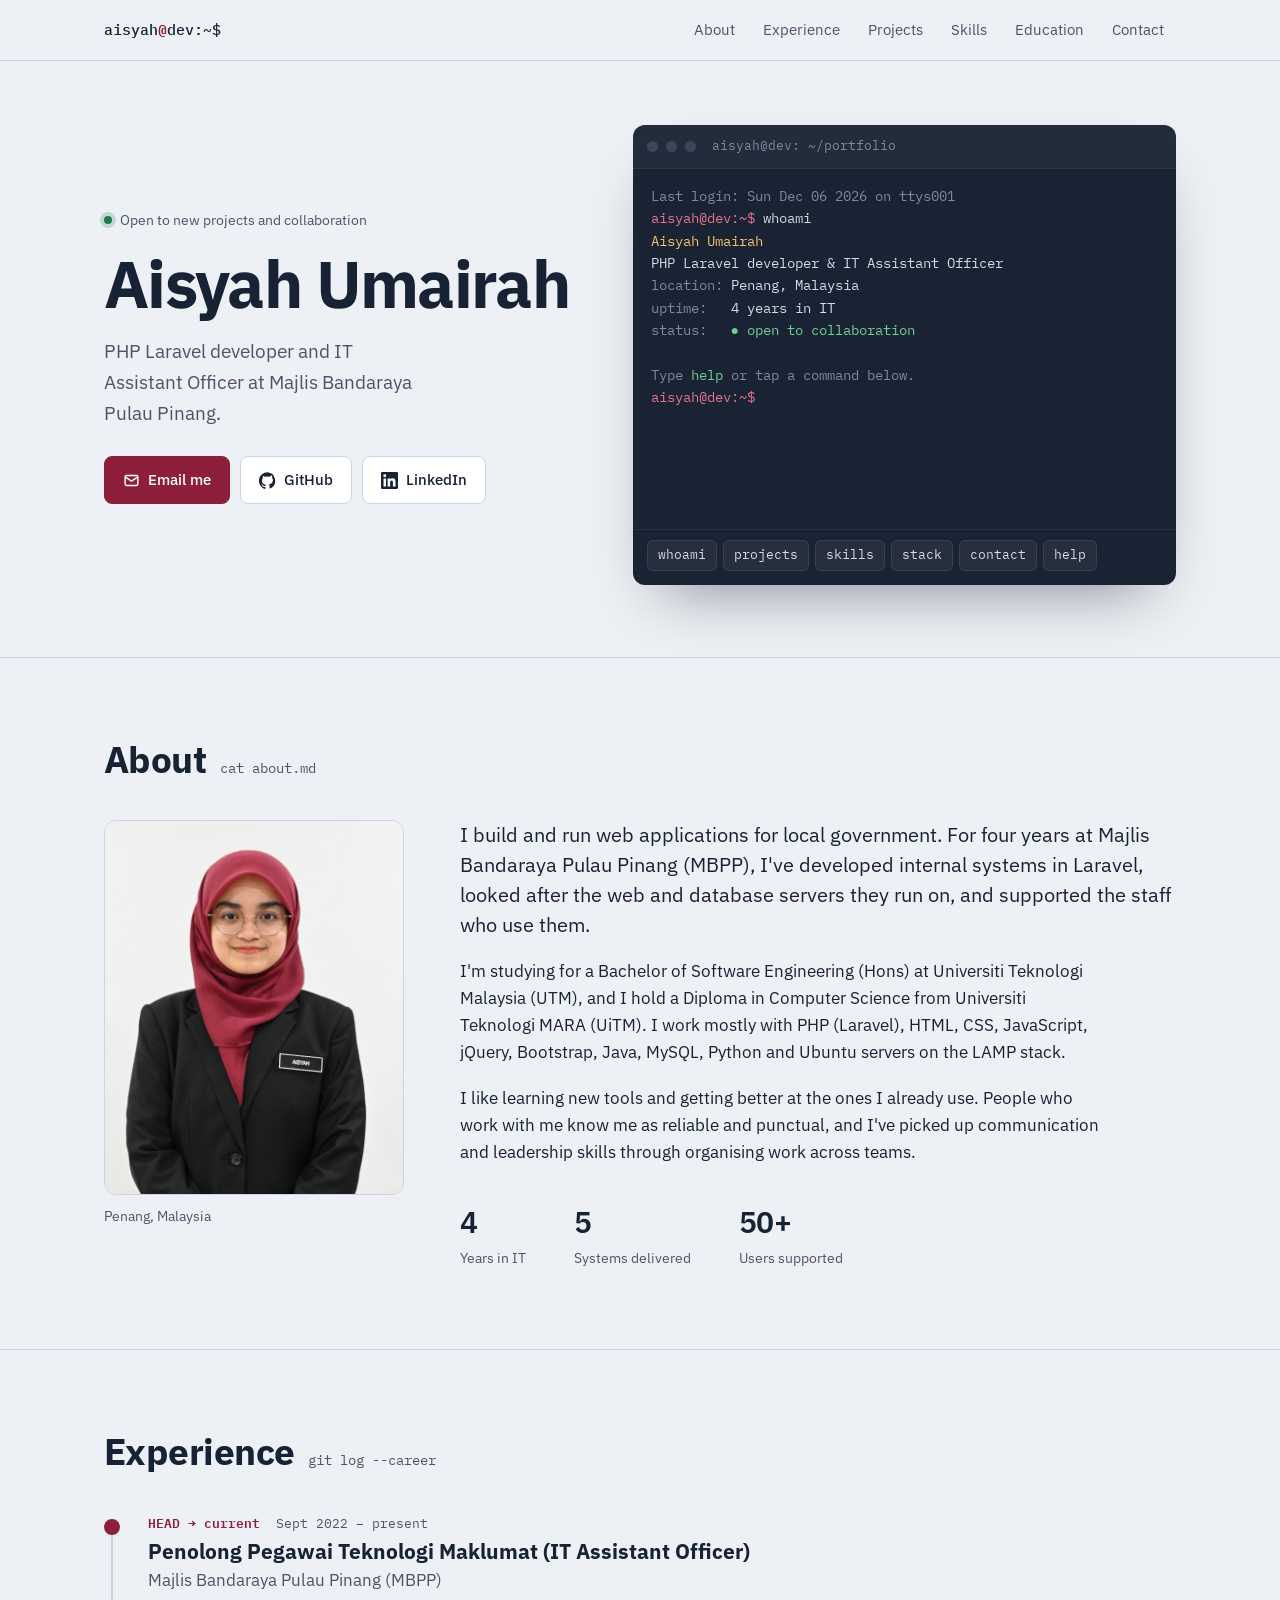
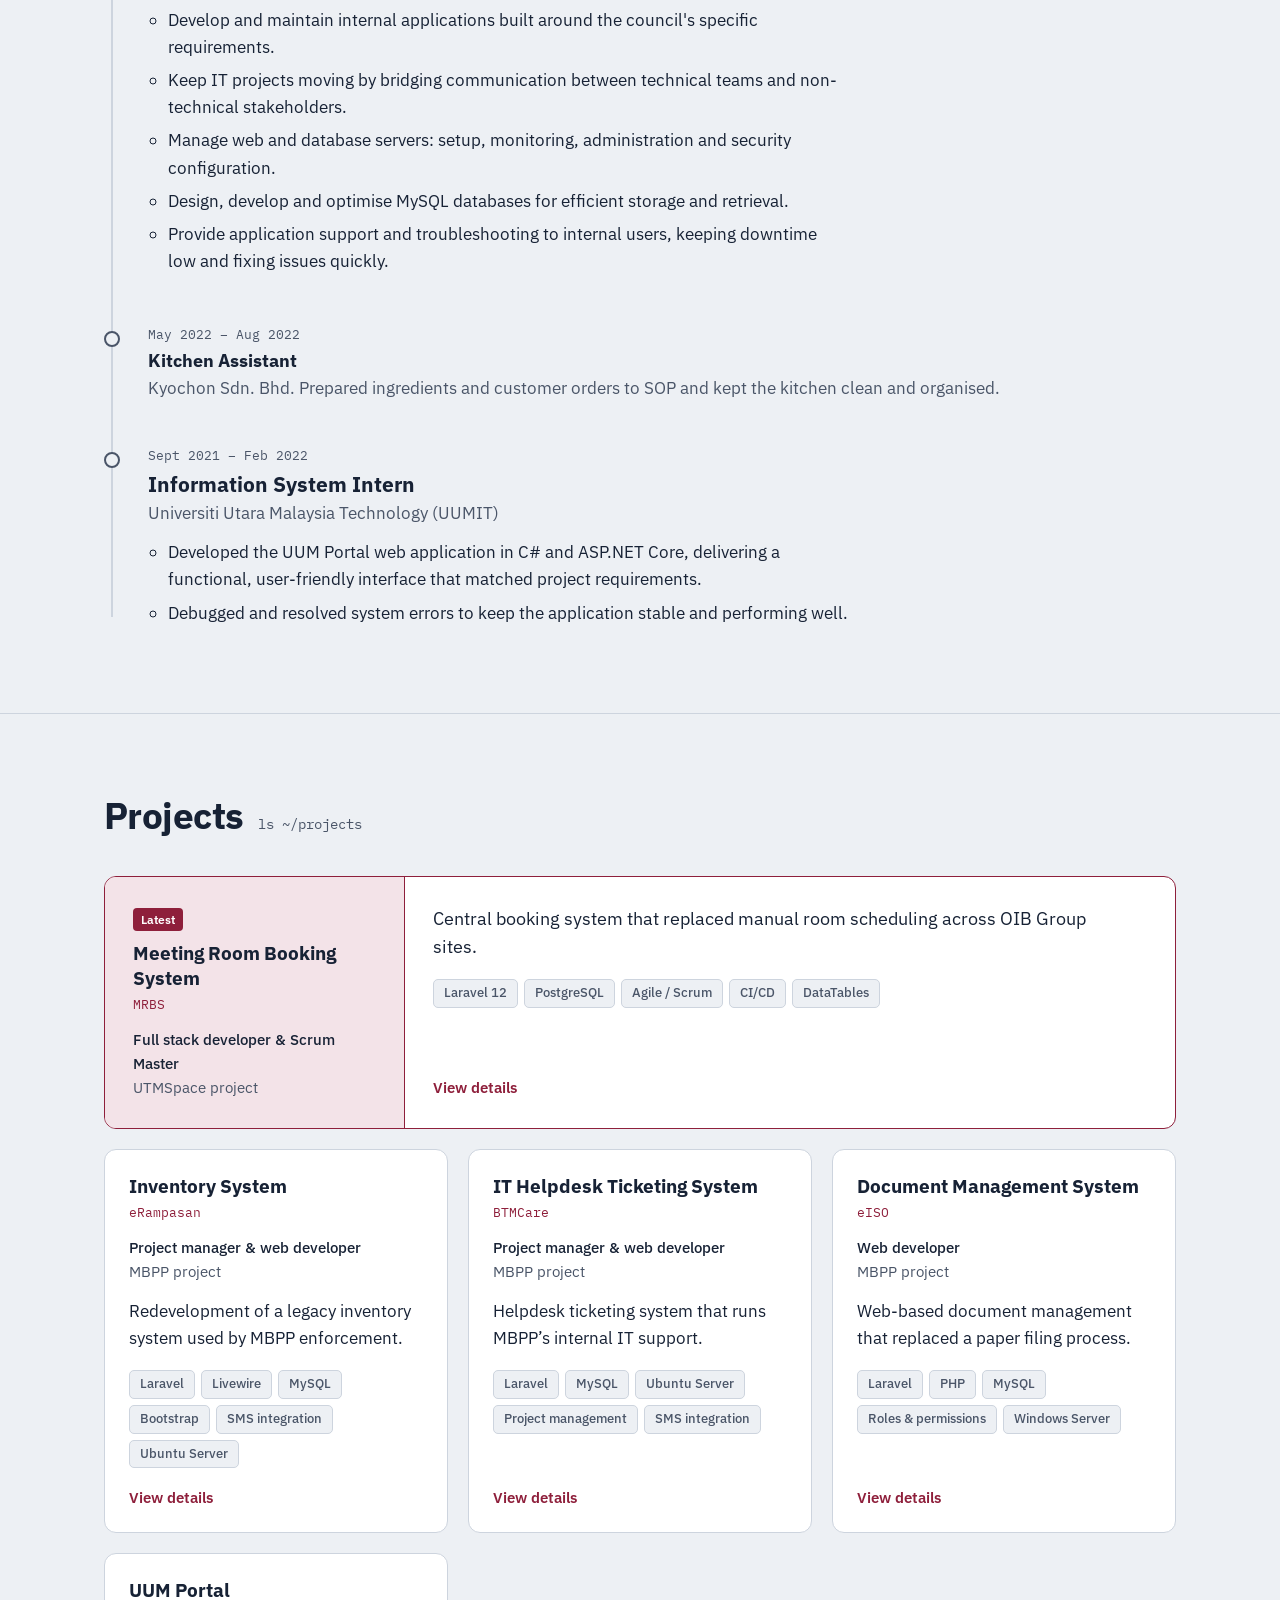
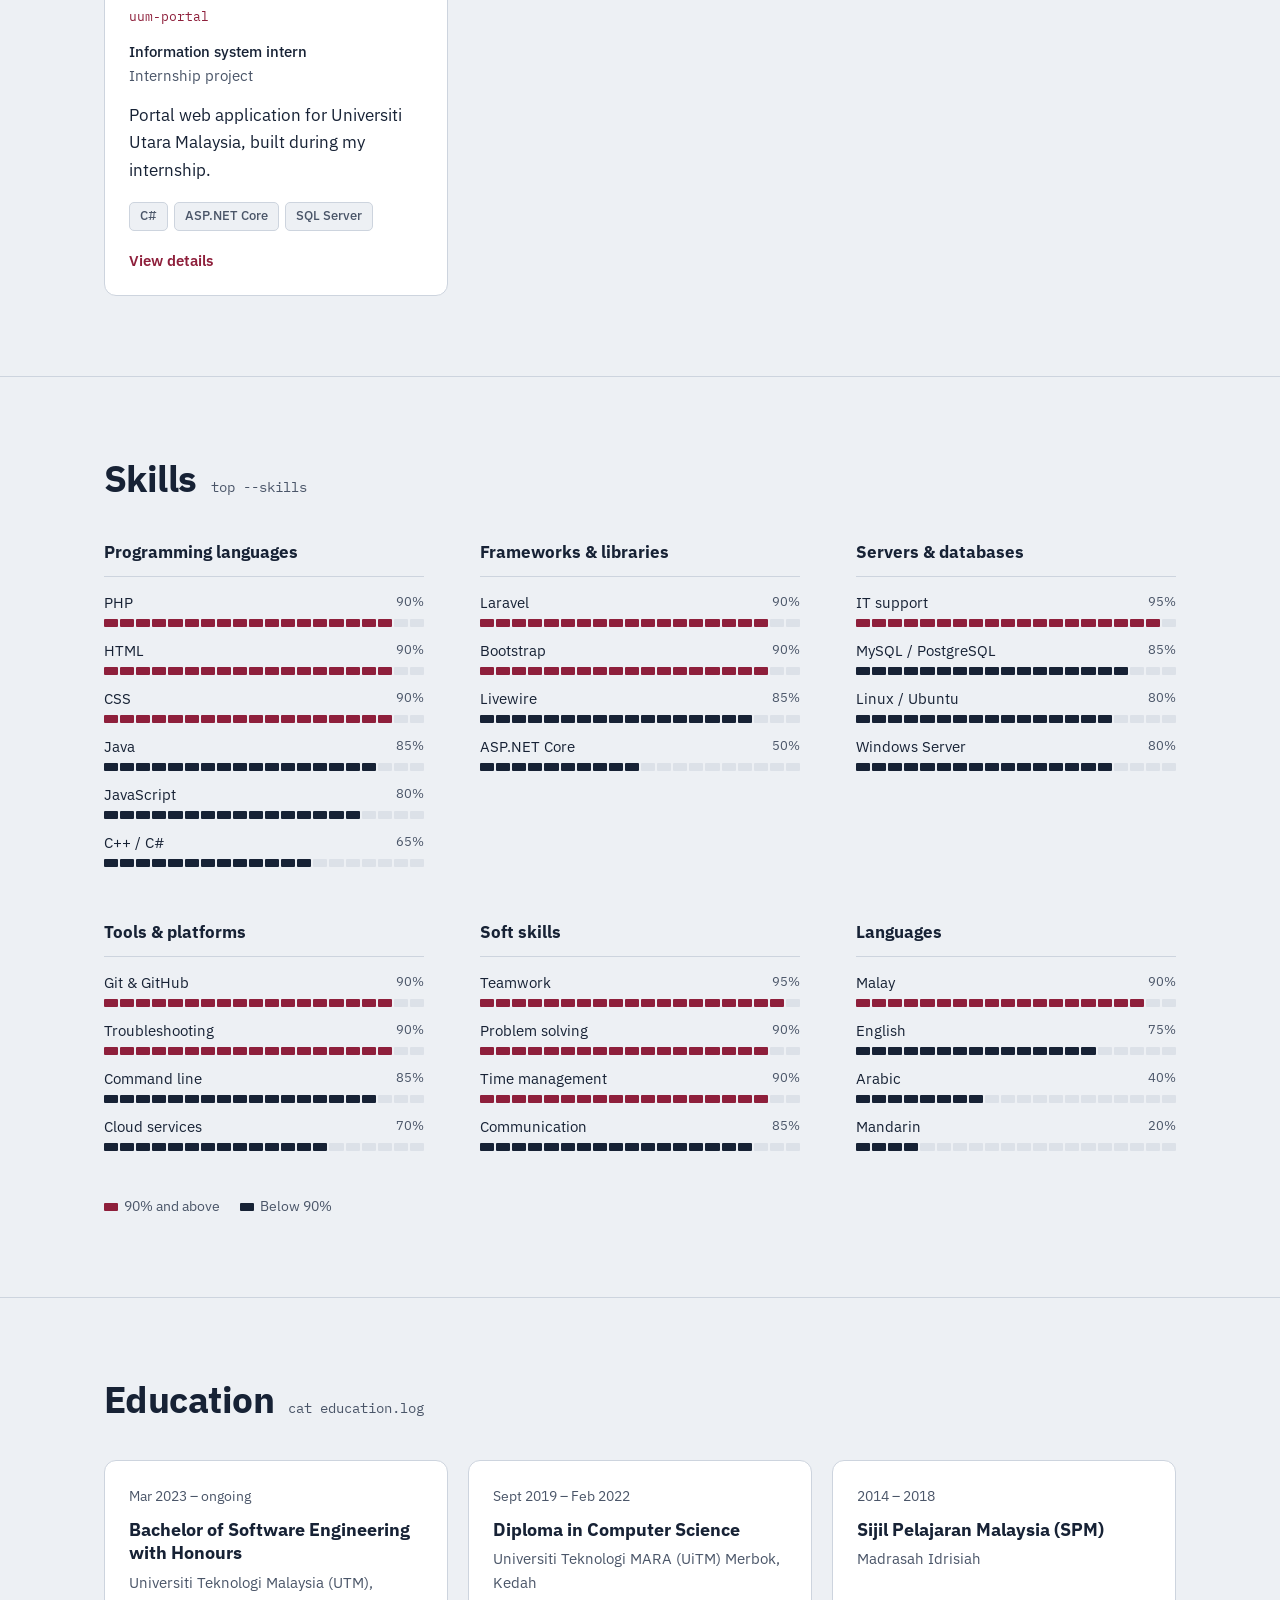
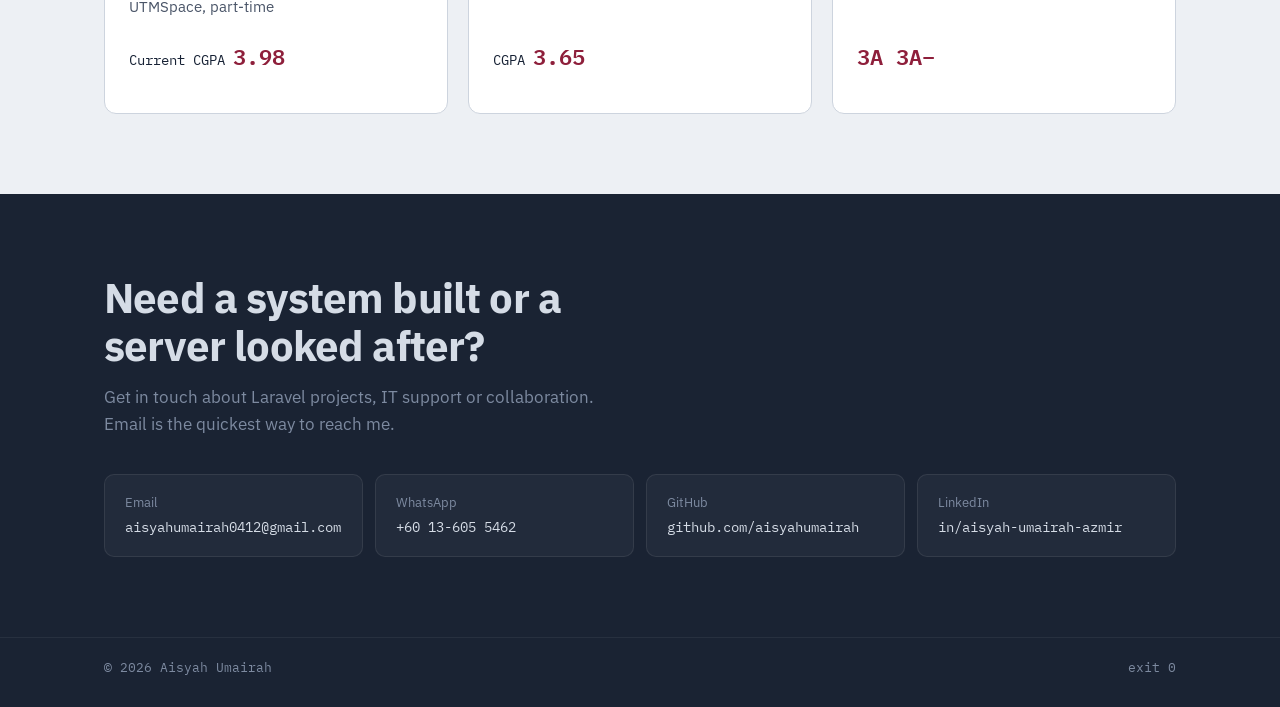
==== commit 78d97f3f: "Update index.html" ====
--- a/index.html
+++ b/index.html
@@ -345,7 +345,7 @@
 
   <header class="nav">
     <div class="wrap">
-      <a class="brand" href="#top">aisyah<b>@</b>mbpp:~$</a>
+      <a class="brand" href="#top">aisyah<b>@</b>dev:~$</a>
       <button class="menu-btn" aria-expanded="false" aria-controls="menu">Menu</button>
       <ul id="menu">
         <li><a href="#about">About</a></li>
@@ -383,11 +383,11 @@
         </div>
 
         <div class="term" aria-label="Interactive terminal. Type a command such as help, projects or skills.">
-          <div class="term-bar"><i></i><i></i><i></i><span>aisyah@mbpp: ~/portfolio</span></div>
+          <div class="term-bar"><i></i><i></i><i></i><span>aisyah@dev: ~/portfolio</span></div>
           <div class="term-body" id="termBody">
             <div id="termOut" aria-live="polite"></div>
             <label class="term-input" for="termIn">
-              <span class="pr">aisyah@mbpp:~$</span>
+              <span class="pr">aisyah@dev:~$</span>
               <input id="termIn" type="text" autocomplete="off" autocapitalize="off" spellcheck="false" aria-label="Terminal command">
             </label>
           </div>
@@ -814,7 +814,7 @@
     const cmdHistory = []; let hIdx = 0;
     function run(raw) {
       const cmd = raw.trim().toLowerCase();
-      line(`<span class="pr">aisyah@mbpp:~$</span> ${esc(raw)}`);
+      line(`<span class="pr">aisyah@dev:~$</span> ${esc(raw)}`);
       if (!cmd) return;
       cmdHistory.push(raw); hIdx = cmdHistory.length;
       const key = cmd.split(/\s+/)[0];
@@ -851,7 +851,7 @@
     const typing = document.createElement("p");
     out.appendChild(typing);
     setTimeout(function tick() {
-      typing.innerHTML = `<span class="pr">aisyah@mbpp:~$</span> ${first.slice(0, ++i)}`;
+      typing.innerHTML = `<span class="pr">aisyah@dev:~$</span> ${first.slice(0, ++i)}`;
       if (i < first.length) setTimeout(tick, 90);
       else setTimeout(() => {
         typing.remove(); run(first);
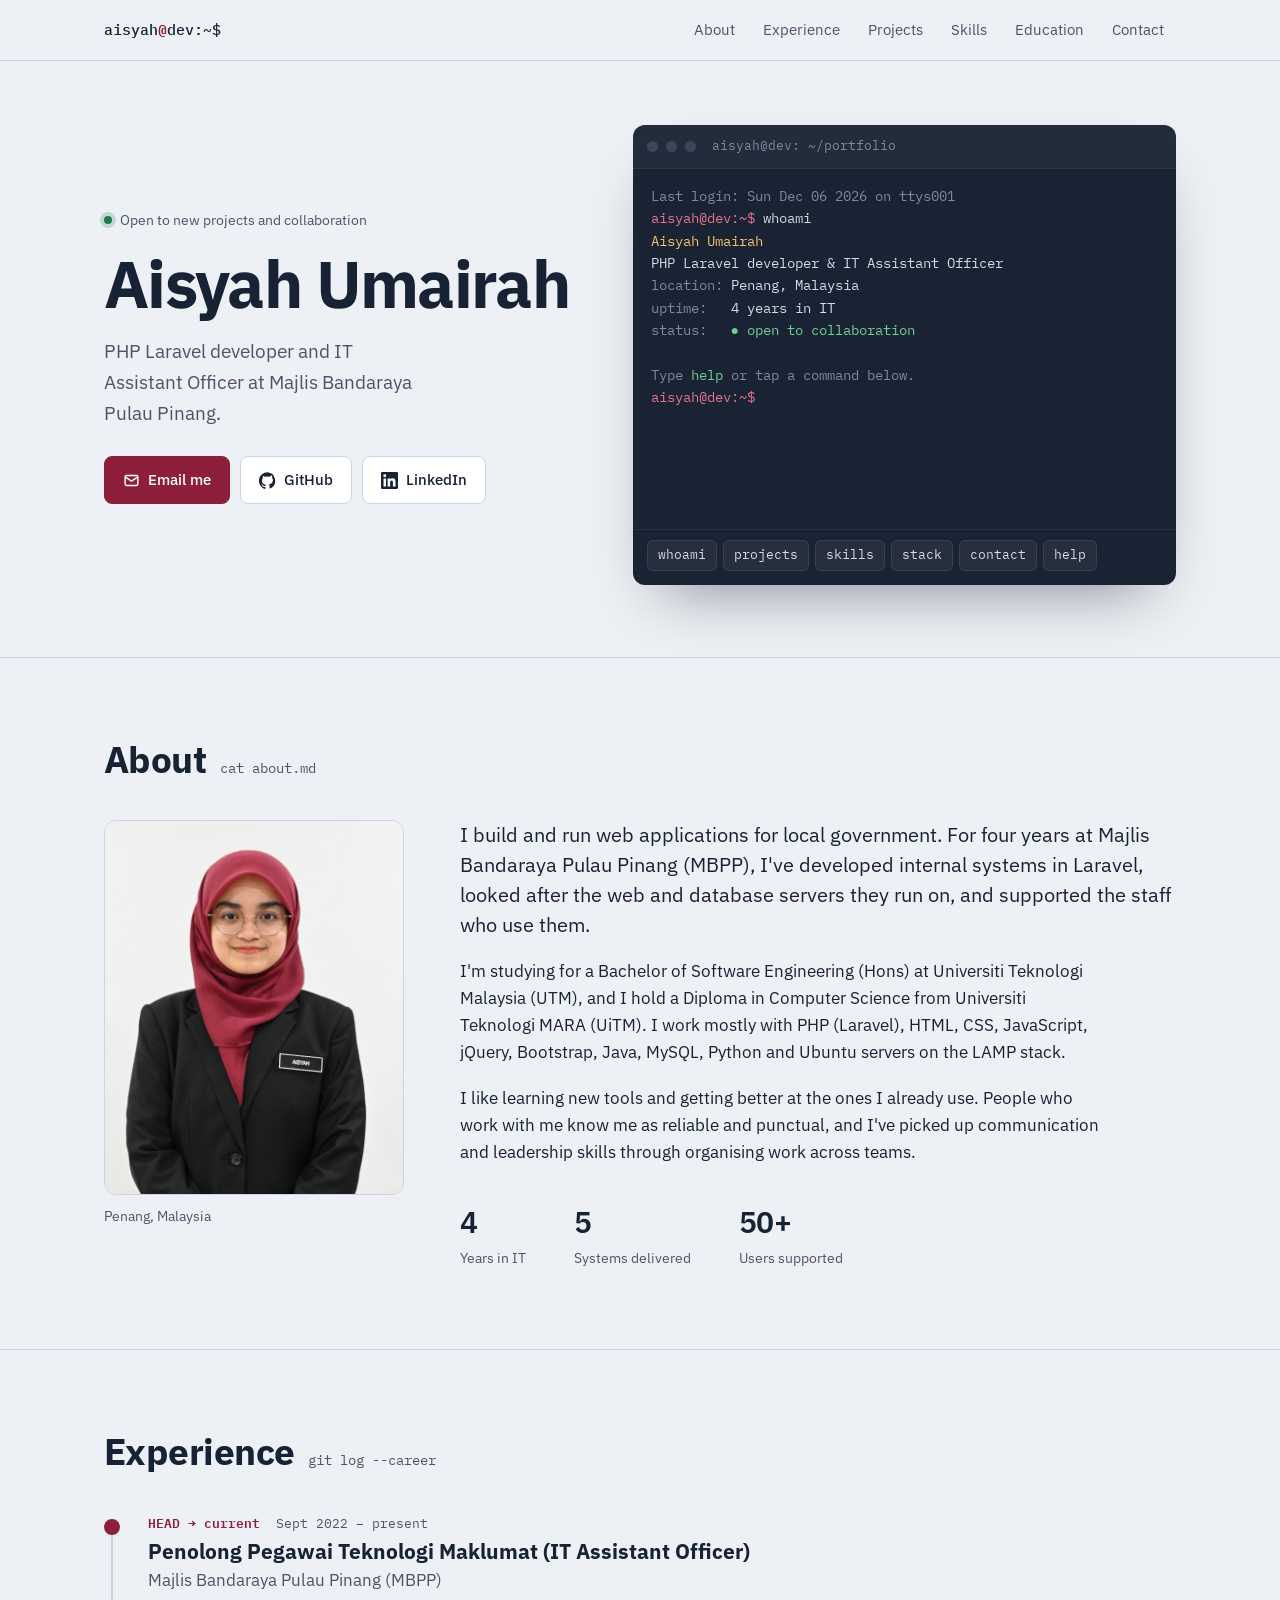
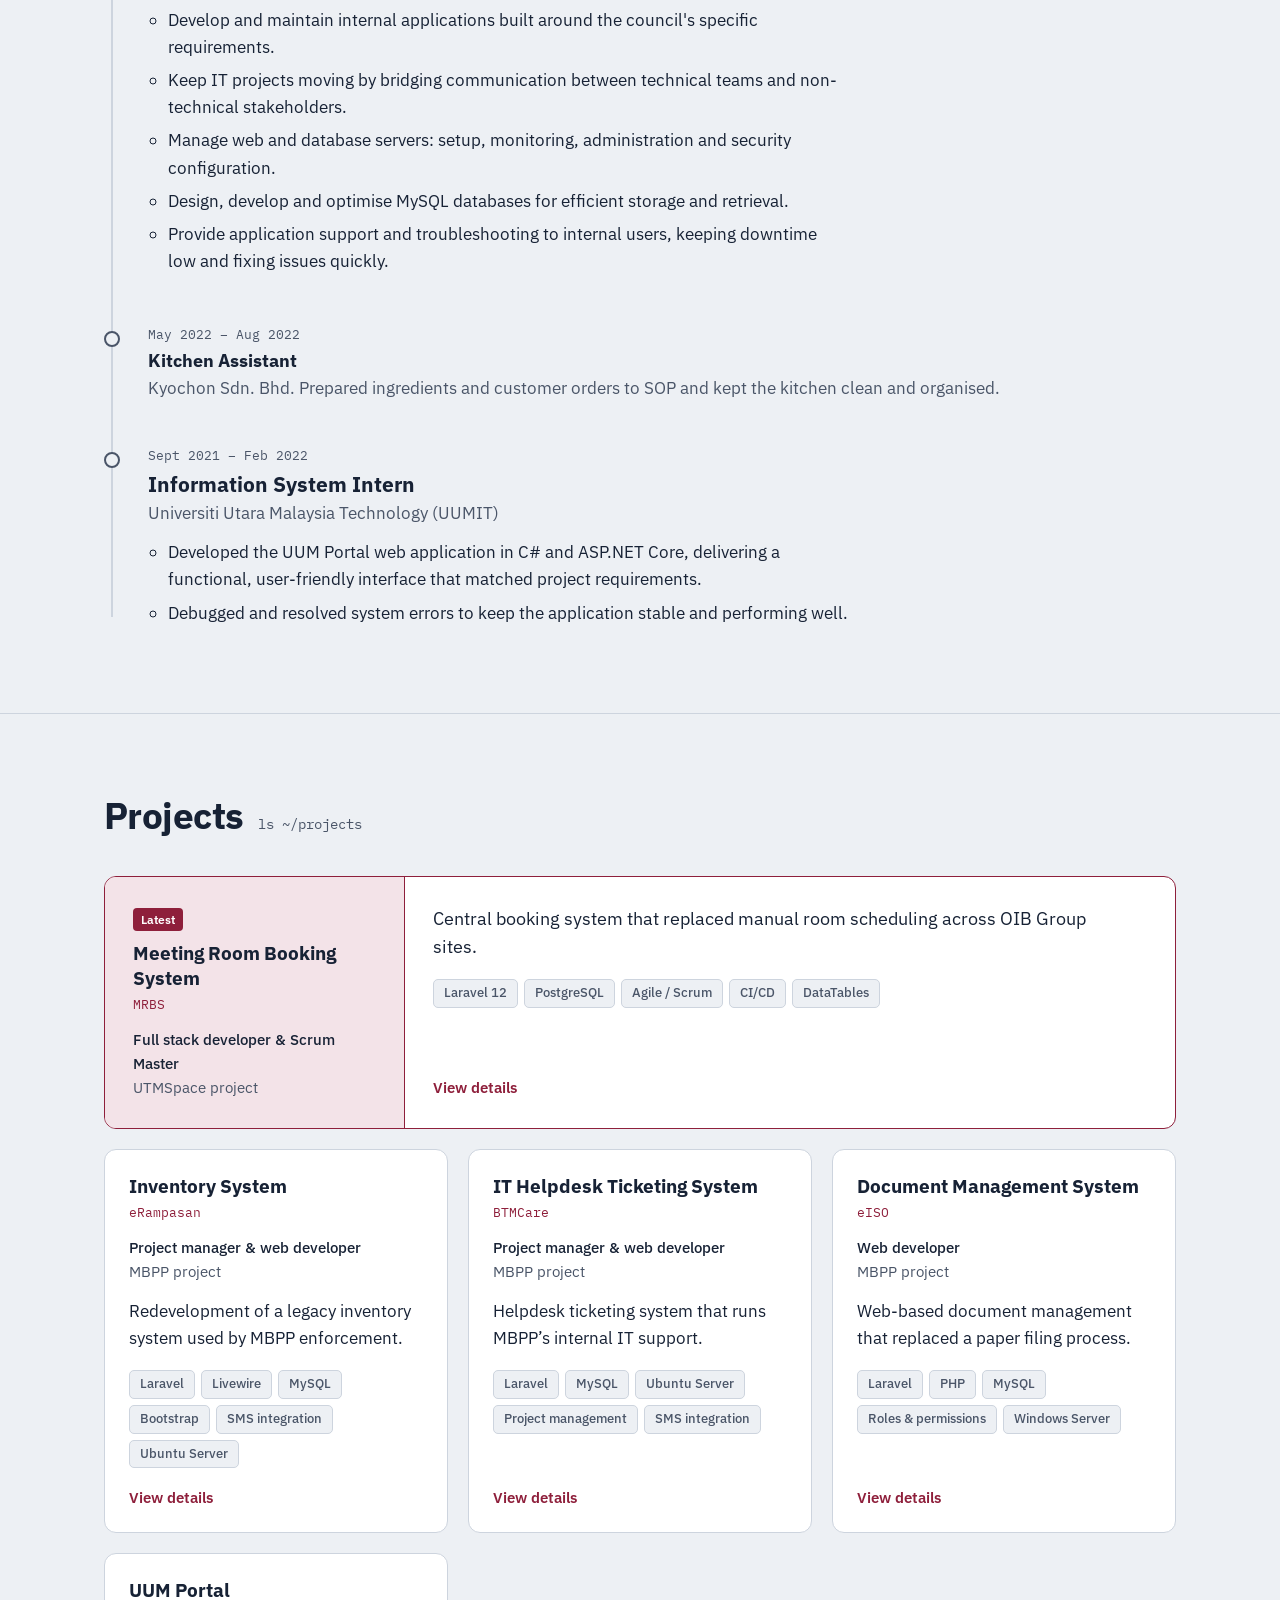
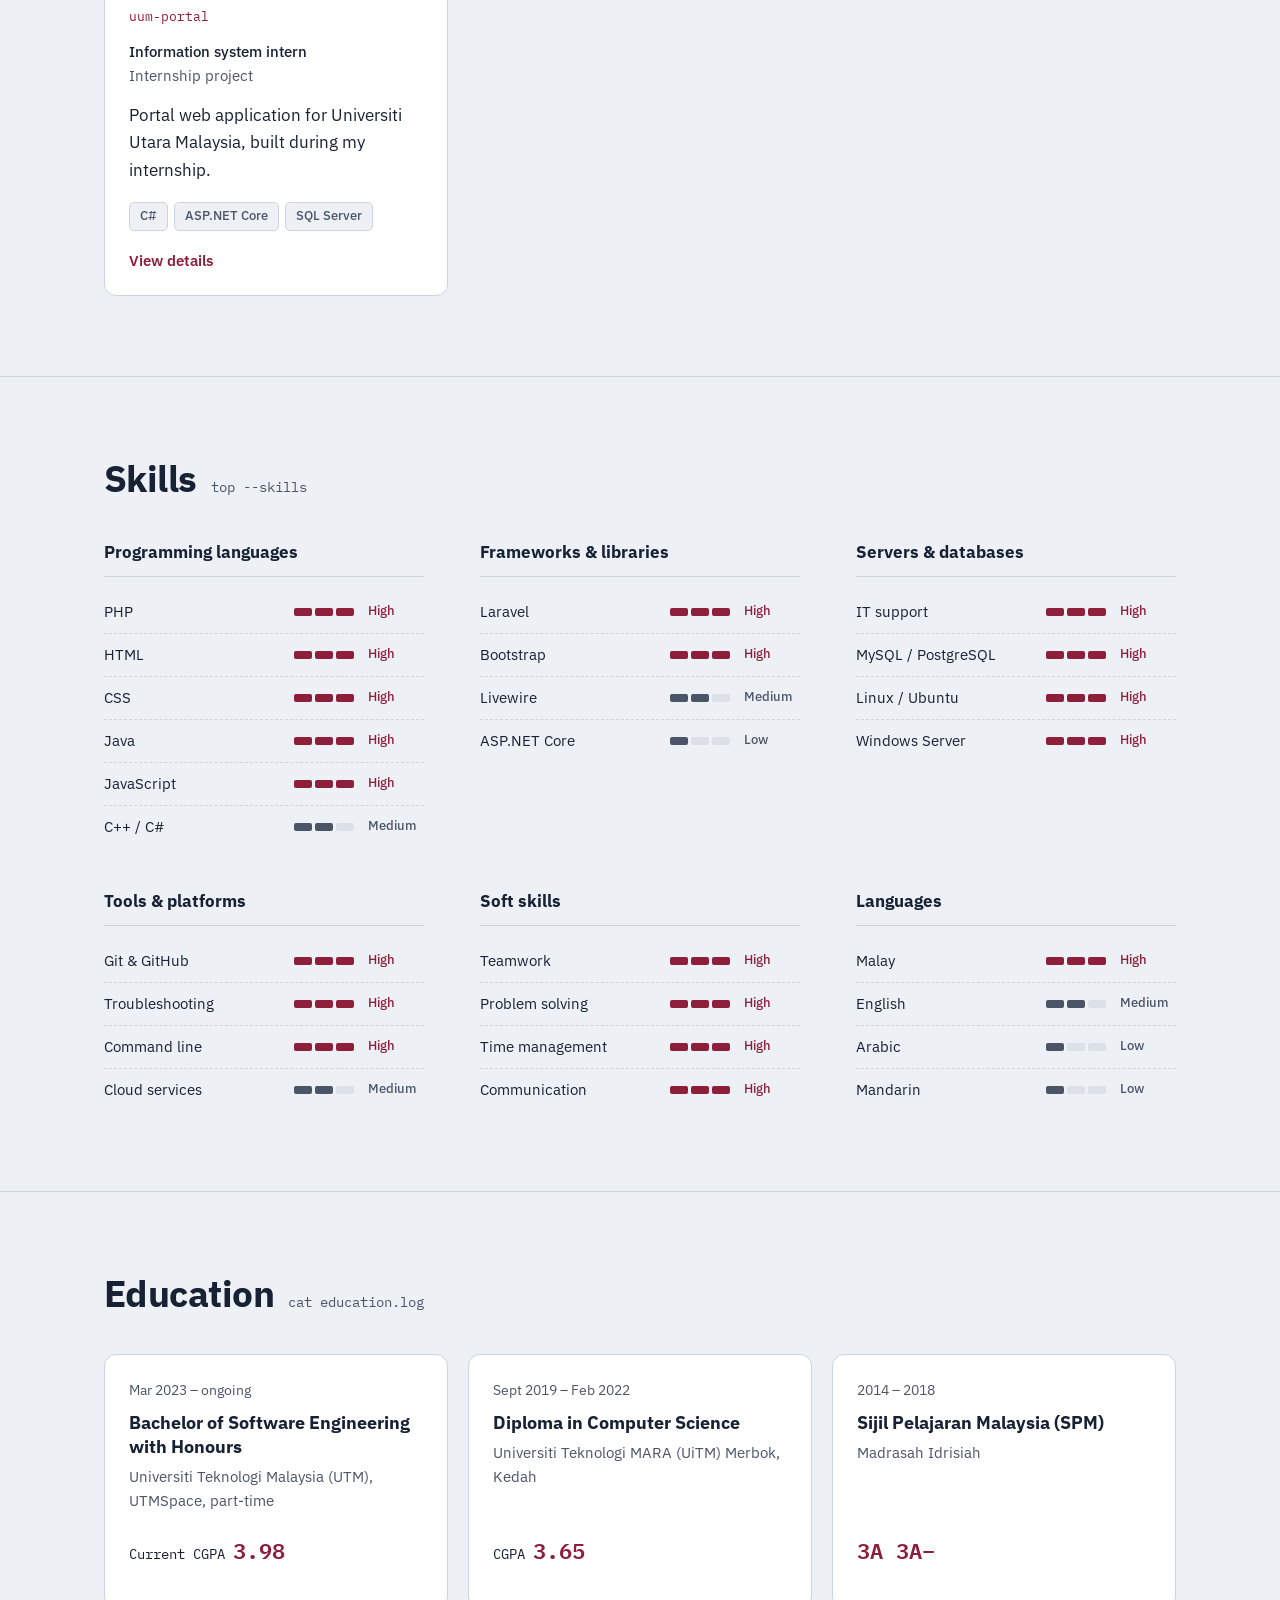
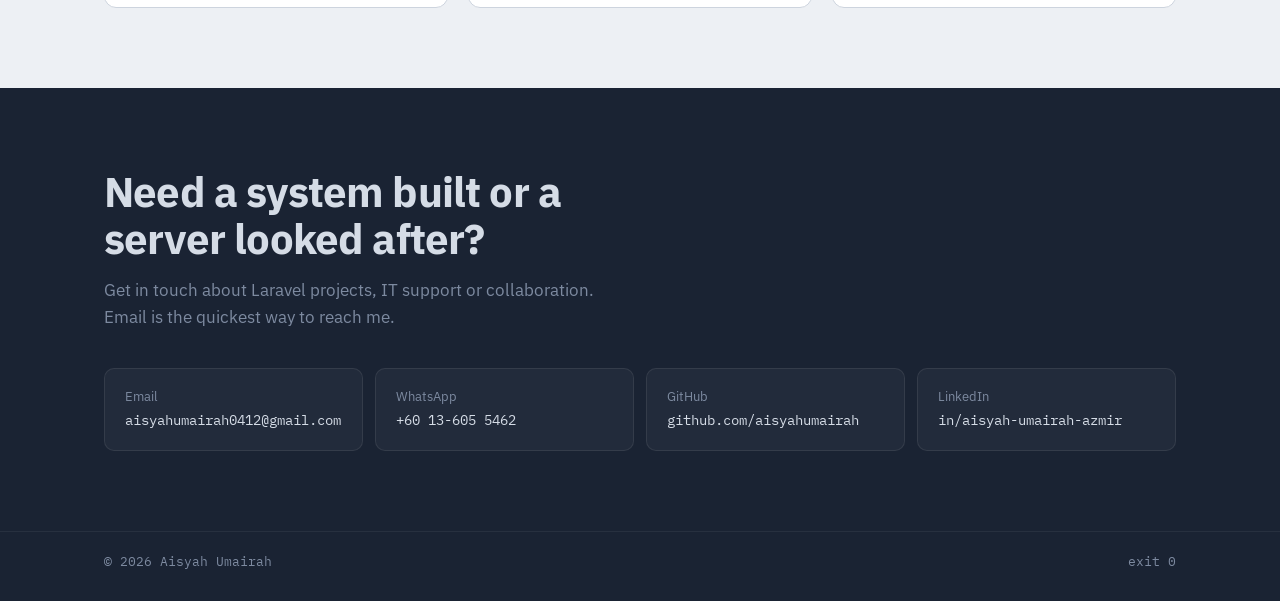
==== commit fe1c1954: "style: change skills part change from number to low, medium or high" ====
--- a/index.html
+++ b/index.html
@@ -296,17 +296,18 @@
     /* Skills: segmented meters */
     .skills { display: grid; grid-template-columns: repeat(auto-fit, minmax(300px, 1fr)); gap: 40px 56px; }
     .skill-group h3 { font-size: 1.05rem; margin: 0 0 14px; padding-bottom: 10px; border-bottom: 1px solid var(--line); }
-    .meter-row { display: grid; grid-template-columns: 1fr auto; align-items: center; gap: 4px 16px; margin-bottom: 12px; }
-    .meter-row span { font-size: 15px; }
-    .meter-row small { font-size: 13px; color: var(--ink-soft); text-align: right; }
-    .meter { grid-column: 1 / -1; display: grid; grid-template-columns: repeat(20, 1fr); gap: 2px; height: 8px; }
-    .meter i { background: var(--meter-off); border-radius: 1px; }
-    .meter i.on { background: var(--ink); }
-    .meter.hi i.on { background: var(--accent); }
-    .legend { font-size: 14px; color: var(--ink-soft); margin: 32px 0 0; display: flex; gap: 20px; flex-wrap: wrap; }
-    .legend span::before { content: ""; display: inline-block; width: 14px; height: 8px; margin-right: 6px; border-radius: 1px; vertical-align: middle; }
-    .legend .l-hi::before { background: var(--accent); }
-    .legend .l-on::before { background: var(--ink); }
+    .meter-row {
+      display: grid; grid-template-columns: 1fr auto 56px; align-items: center; gap: 14px;
+      padding: 9px 0; border-bottom: 1px dashed var(--line);
+    }
+    .meter-row:last-child { border-bottom: 0; }
+    .meter-row > span:first-child { font-size: 15px; }
+    .meter-row small { font-size: 13px; font-weight: 500; color: var(--ink-soft); }
+    .meter { display: flex; gap: 3px; }
+    .meter i { width: 18px; height: 8px; border-radius: 2px; background: var(--meter-off); }
+    .meter i.on { background: var(--ink-soft); }
+    .lv-high .meter i.on { background: var(--accent); }
+    .lv-high small { color: var(--accent); }
 
     /* Education */
     .edu { display: grid; grid-template-columns: repeat(3, 1fr); gap: 20px; }
@@ -571,7 +572,6 @@
       <div class="wrap">
         <div class="sec-head"><h2>Skills</h2><code>top --skills</code></div>
         <div class="skills" id="skillsGrid"></div>
-        <p class="legend"><span class="l-hi">90% and above</span><span class="l-on">Below 90%</span></p>
       </div>
     </section>
 
@@ -637,24 +637,26 @@
   <script>
   (function () {
     /* ---------- Skills data (single source for page + terminal) ---------- */
+    // Proficiency: "High", "Medium" or "Low"
     const SKILLS = [
-      { group: "Programming languages", items: [["PHP", 90], ["HTML", 90], ["CSS", 90], ["Java", 85], ["JavaScript", 80], ["C++ / C#", 65]] },
-      { group: "Frameworks & libraries", items: [["Laravel", 90], ["Bootstrap", 90], ["Livewire", 85], ["ASP.NET Core", 50]] },
-      { group: "Servers & databases", items: [["IT support", 95], ["MySQL / PostgreSQL", 85], ["Linux / Ubuntu", 80], ["Windows Server", 80]] },
-      { group: "Tools & platforms", items: [["Git & GitHub", 90], ["Troubleshooting", 90], ["Command line", 85], ["Cloud services", 70]] },
-      { group: "Soft skills", items: [["Teamwork", 95], ["Problem solving", 90], ["Time management", 90], ["Communication", 85]] },
-      { group: "Languages", items: [["Malay", 90], ["English", 75], ["Arabic", 40], ["Mandarin", 20]] }
+      { group: "Programming languages", items: [["PHP", "High"], ["HTML", "High"], ["CSS", "High"], ["Java", "High"], ["JavaScript", "High"], ["C++ / C#", "Medium"]] },
+      { group: "Frameworks & libraries", items: [["Laravel", "High"], ["Bootstrap", "High"], ["Livewire", "Medium"], ["ASP.NET Core", "Low"]] },
+      { group: "Servers & databases", items: [["IT support", "High"], ["MySQL / PostgreSQL", "High"], ["Linux / Ubuntu", "High"], ["Windows Server", "High"]] },
+      { group: "Tools & platforms", items: [["Git & GitHub", "High"], ["Troubleshooting", "High"], ["Command line", "High"], ["Cloud services", "Medium"]] },
+      { group: "Soft skills", items: [["Teamwork", "High"], ["Problem solving", "High"], ["Time management", "High"], ["Communication", "High"]] },
+      { group: "Languages", items: [["Malay", "High"], ["English", "Medium"], ["Arabic", "Low"], ["Mandarin", "Low"]] }
     ];
+    const LEVEL = { High: 3, Medium: 2, Low: 1 };
 
     const grid = document.getElementById("skillsGrid");
     SKILLS.forEach(g => {
       const div = document.createElement("div");
       div.className = "skill-group";
-      div.innerHTML = `<h3>${g.group}</h3>` + g.items.map(([name, pct]) => {
-        const on = Math.round(pct / 5);
-        const cells = Array.from({ length: 20 }, (_, i) => `<i class="${i < on ? "on" : ""}"></i>`).join("");
-        return `<div class="meter-row"><span>${name}</span><small>${pct}%</small>
-          <div class="meter ${pct >= 90 ? "hi" : ""}" role="meter" aria-valuenow="${pct}" aria-valuemin="0" aria-valuemax="100" aria-label="${name}">${cells}</div></div>`;
+      div.innerHTML = `<h3>${g.group}</h3>` + g.items.map(([name, level]) => {
+        const n = LEVEL[level];
+        const cells = [1, 2, 3].map(i => `<i class="${i <= n ? "on" : ""}"></i>`).join("");
+        return `<div class="meter-row lv-${level.toLowerCase()}"><span>${name}</span>
+          <span class="meter" role="img" aria-label="${name}: ${level}">${cells}</span><small aria-hidden="true">${level}</small></div>`;
       }).join("");
       grid.appendChild(div);
     });
@@ -746,7 +748,7 @@
     const out = document.getElementById("termOut"), input = document.getElementById("termIn"), body = document.getElementById("termBody");
     const esc = s => s.replace(/&/g, "&amp;").replace(/</g, "&lt;");
     const line = (html, cls) => { const p = document.createElement("p"); if (cls) p.className = cls; p.innerHTML = html; out.appendChild(p); body.scrollTop = body.scrollHeight; };
-    const bar = pct => "█".repeat(Math.round(pct / 10)) + "░".repeat(10 - Math.round(pct / 10));
+    const bar = lv => "■".repeat(LEVEL[lv]) + "□".repeat(3 - LEVEL[lv]);
 
     const CMDS = {
       help: () => [
@@ -783,7 +785,12 @@
         ...PROJECTS.map(p => `<a href="#" data-open="${p.id}" class="ok" style="text-decoration:none">${(p.id + "/").padEnd(12)}</a> ${p.name}`),
         `<span class="dim">Click a name or run</span> <span class="ok">open mrbs</span> <span class="dim">for details.</span>`
       ],
-      skills: () => SKILLS.slice(0, 4).flatMap(g => g.items.slice(0, 3).map(([n, p]) => `${n.padEnd(19)} <span class="ok">${bar(p)}</span> ${p}%`)),
+      skills: () => {
+        const tech = SKILLS.slice(0, 4).flatMap(g => g.items);
+        return ["High", "Medium", "Low"].map(lv =>
+          `<span class="ok">${bar(lv)}</span> <span class="str">${lv.padEnd(6)}</span> ${tech.filter(t => t[1] === lv).map(t => t[0]).join(", ")}`)
+          .concat([`<span class="dim">Full list: <a href="#skills" style="color:inherit">scroll to Skills</a></span>`]);
+      },
       stack: () => [
         `<span class="dim">backend</span>   PHP · Laravel · Livewire`,
         `<span class="dim">frontend</span>  HTML · CSS · JavaScript · jQuery · Bootstrap`,
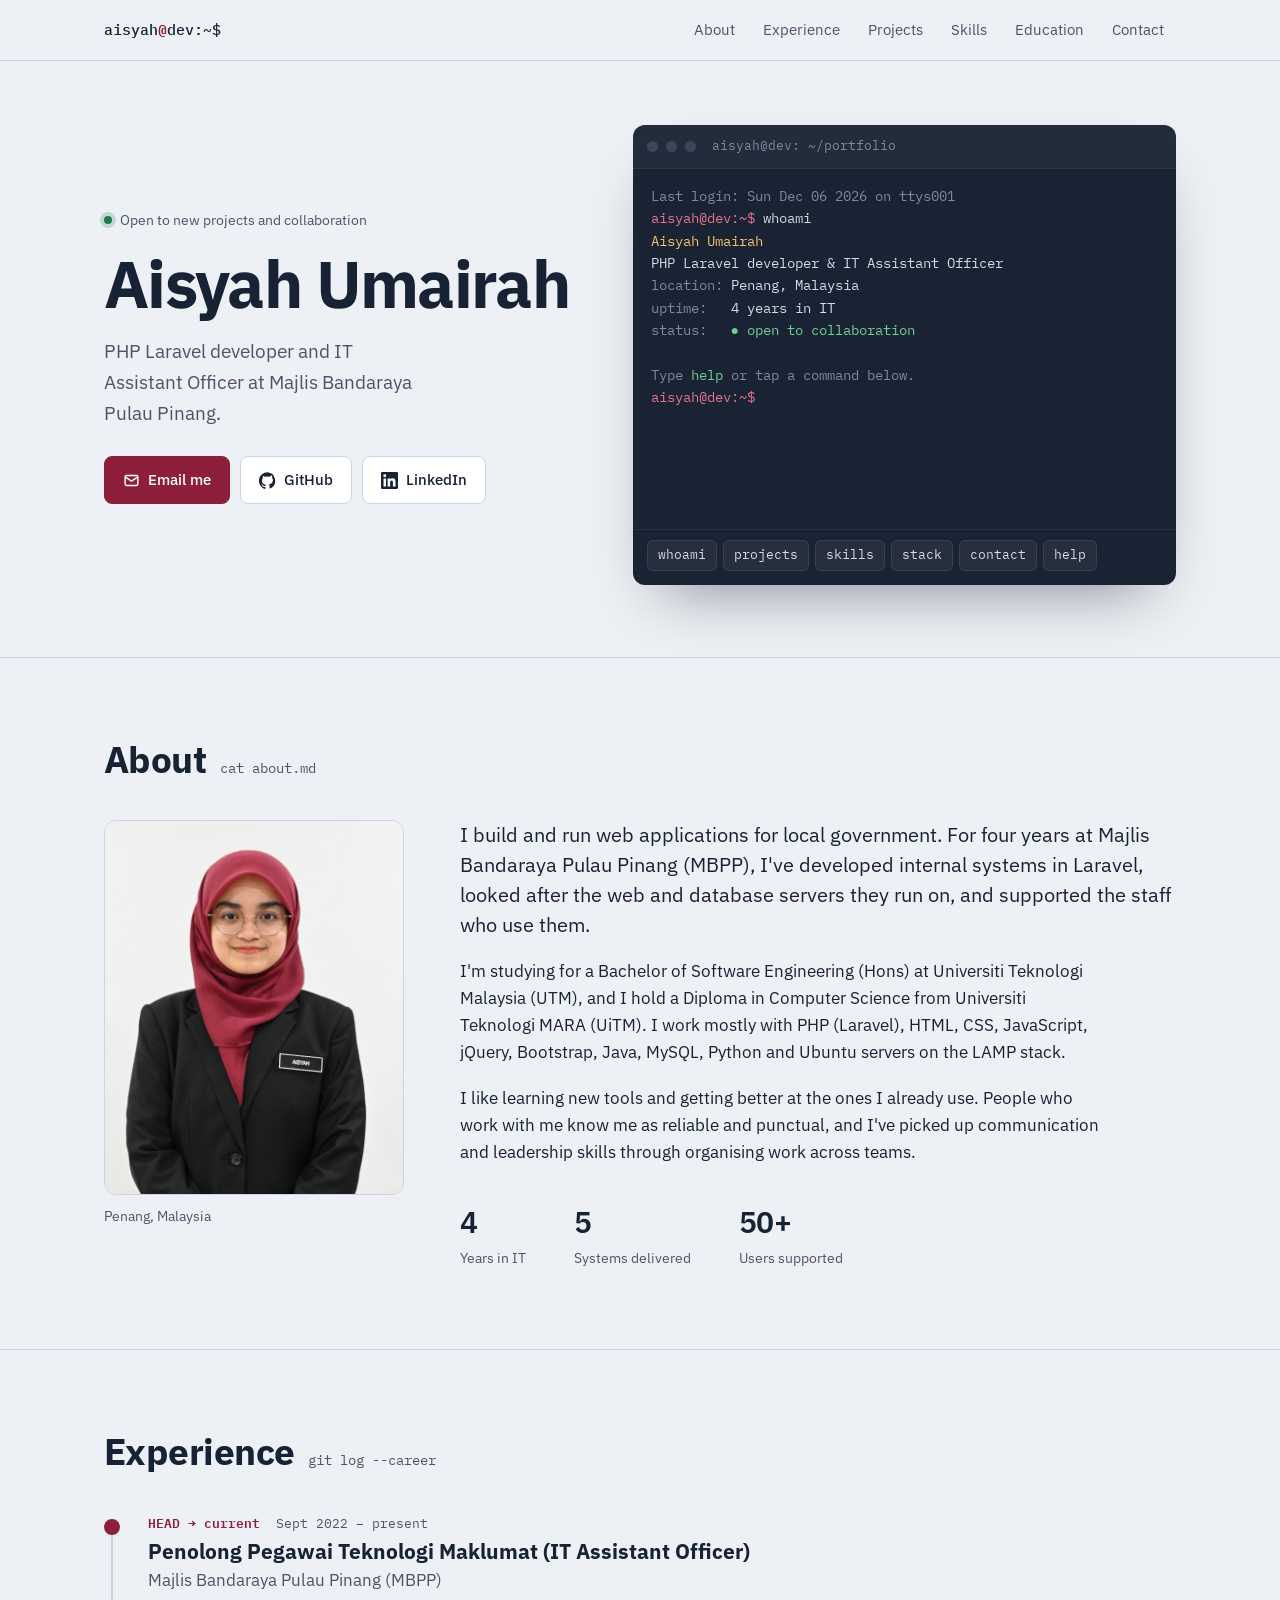
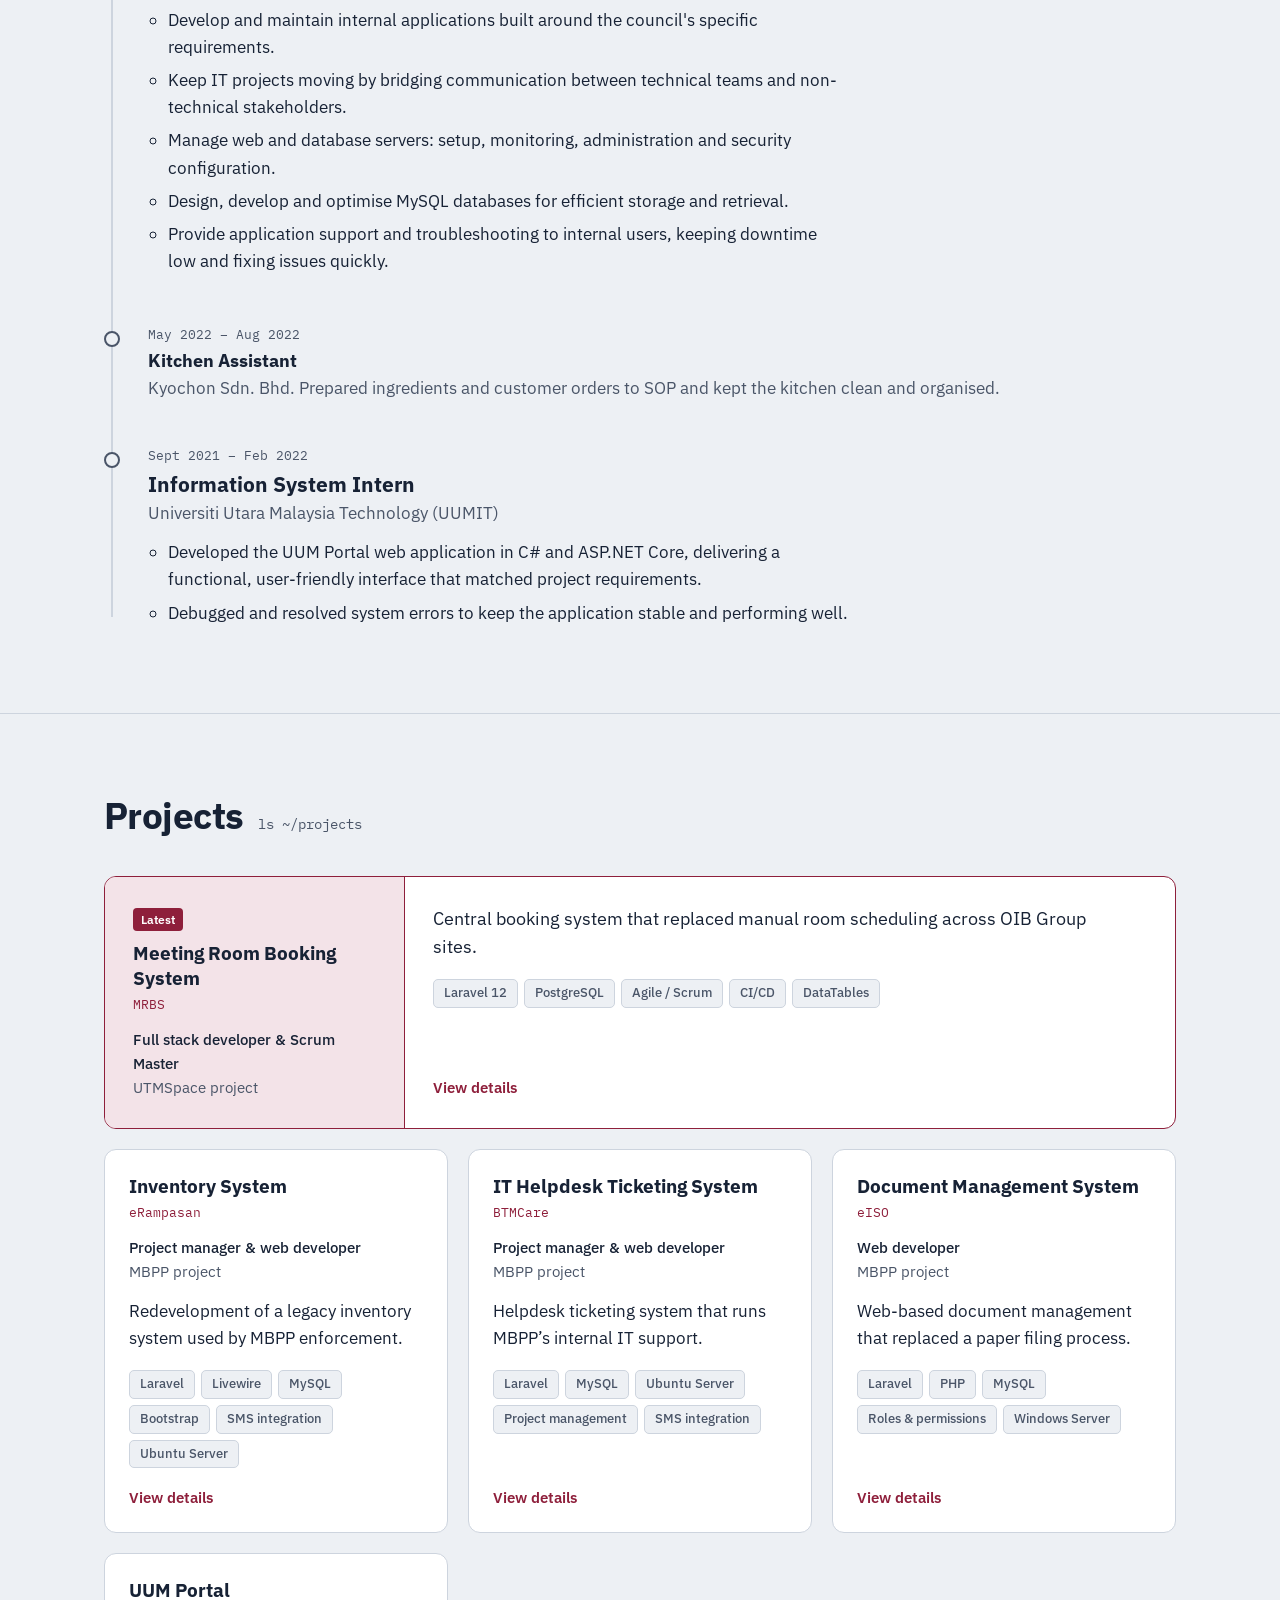
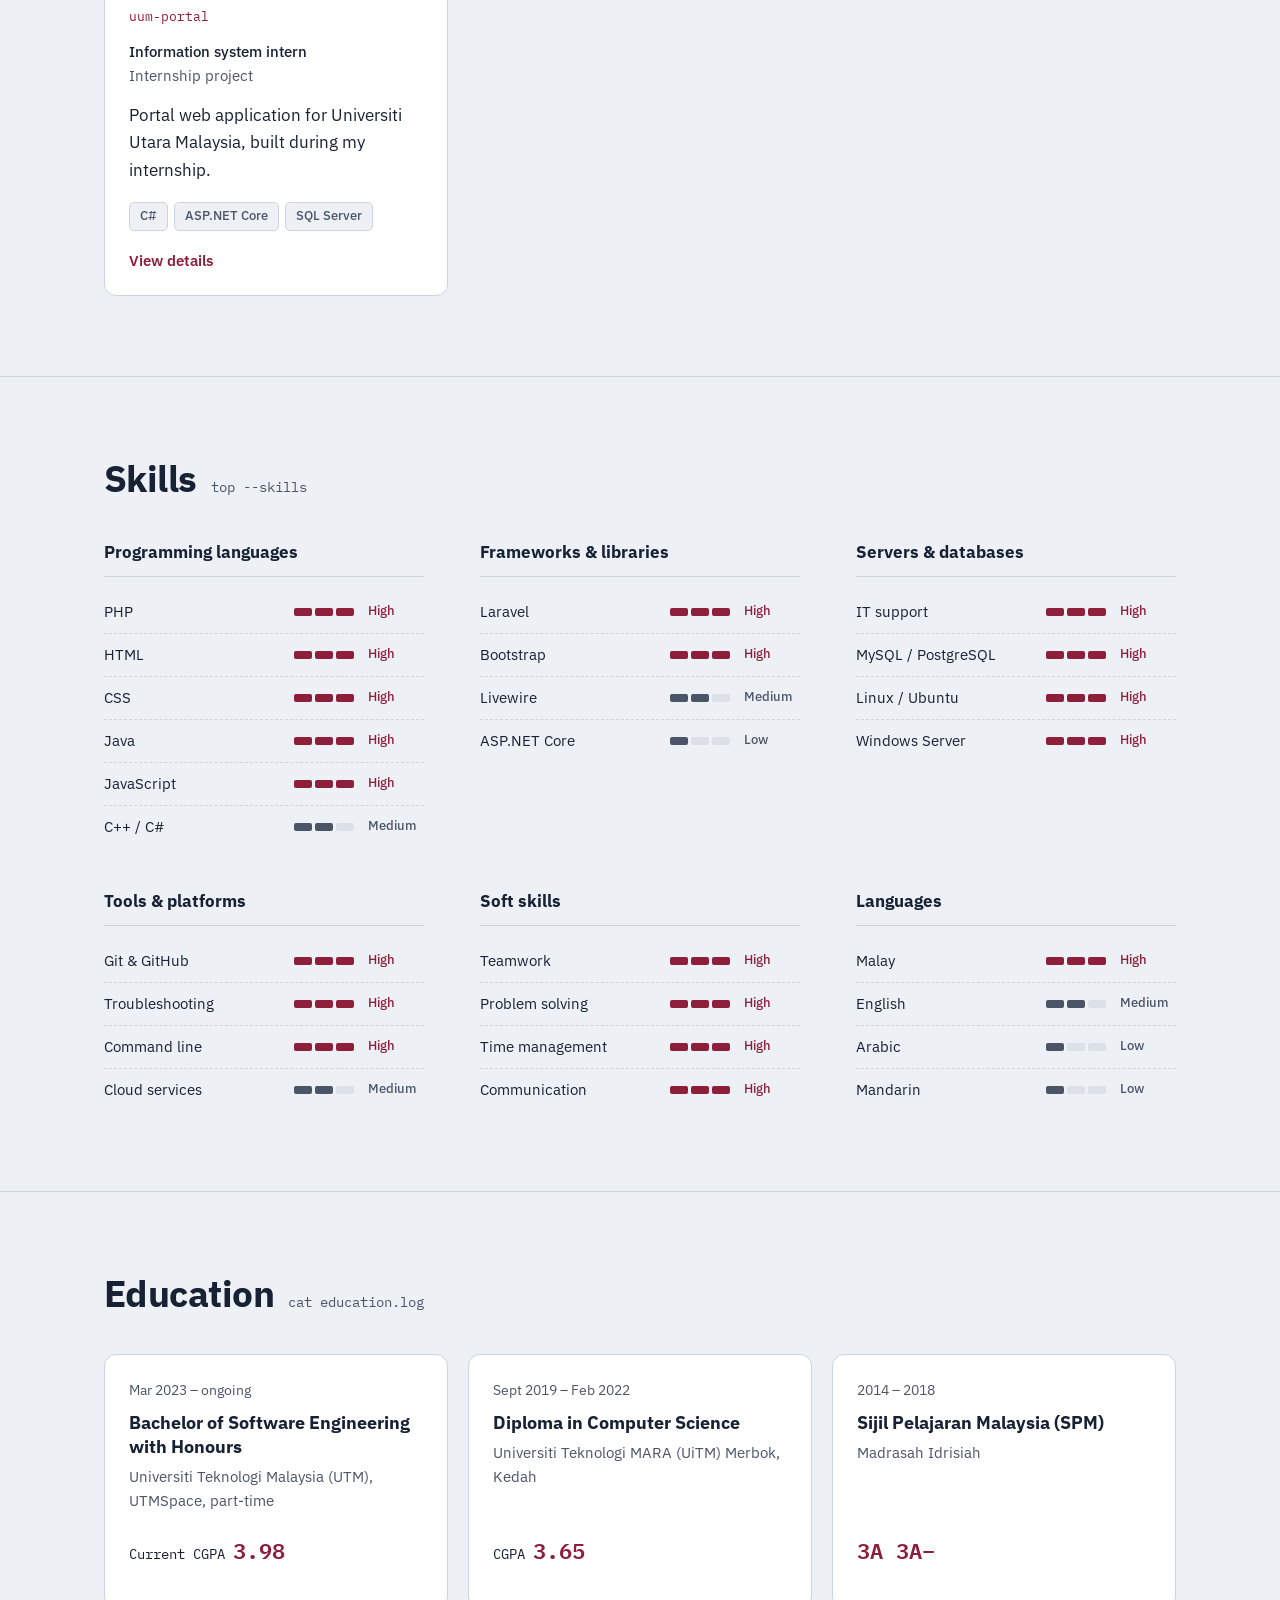
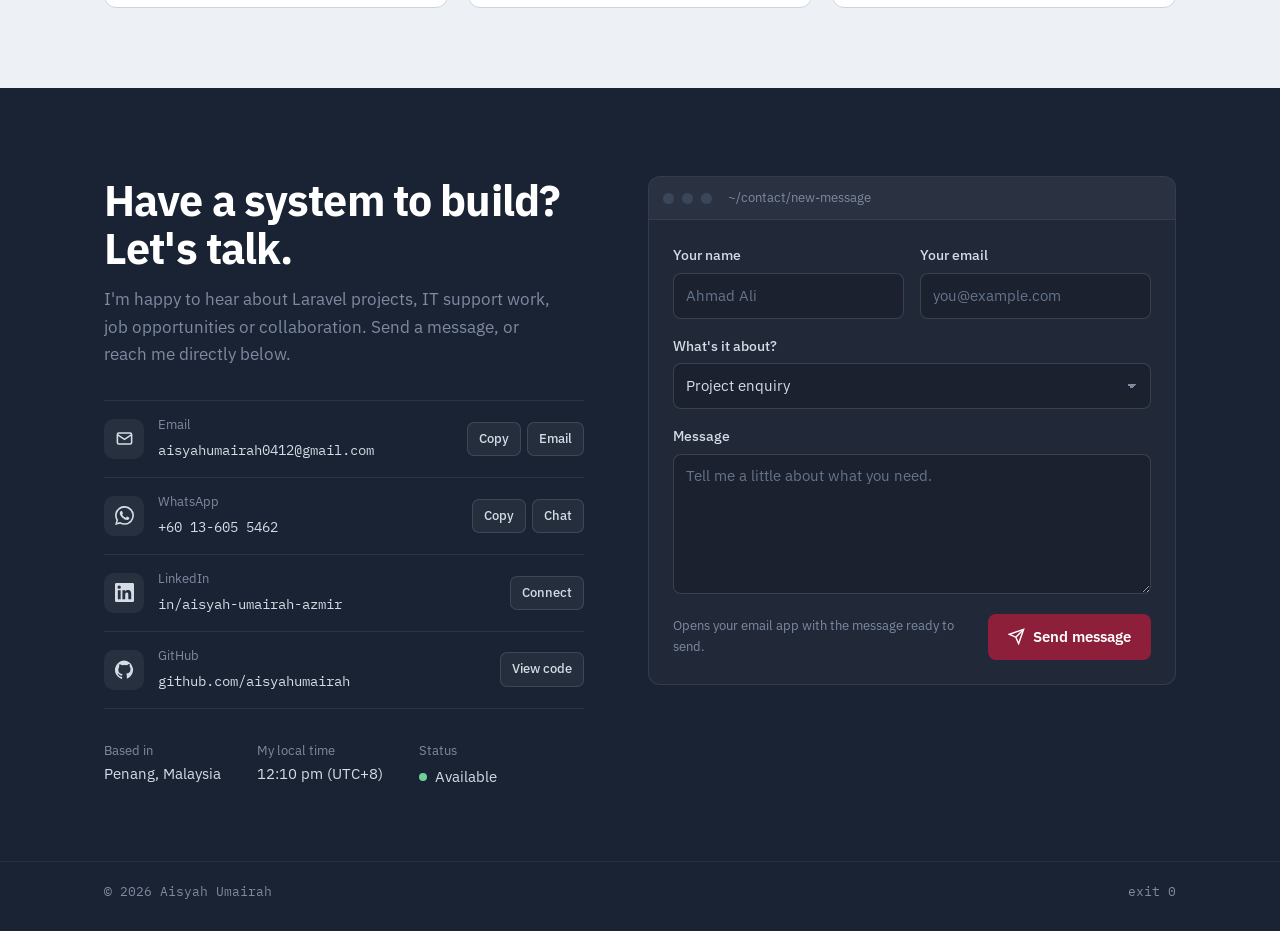
==== commit c618ec30: "style: contact part" ====
--- a/index.html
+++ b/index.html
@@ -320,18 +320,87 @@
     @media (max-width: 860px) { .edu { grid-template-columns: 1fr; } }
 
     /* Contact */
-    .contact { background: var(--term-bg); color: var(--term-ink); padding: 80px 0; }
-    .contact h2 { font-size: clamp(1.8rem, 3.5vw, 2.6rem); letter-spacing: -0.02em; line-height: 1.15; margin: 0 0 14px; max-width: 20ch; }
-    .contact p.lead { color: var(--term-dim); margin: 0 0 36px; max-width: 52ch; }
-    .contact-list { display: grid; grid-template-columns: repeat(auto-fit, minmax(220px, 1fr)); gap: 12px; list-style: none; margin: 0; padding: 0; }
-    .contact-list a {
-      display: flex; flex-direction: column; gap: 2px; padding: 18px 20px; border-radius: 10px;
-      background: rgba(255,255,255,.04); border: 1px solid rgba(255,255,255,.08); text-decoration: none;
-    }
-    .contact-list a:hover { background: rgba(255,255,255,.08); }
-    .contact-list small { font-size: 13px; color: var(--term-dim); }
-    .contact-list span { font-family: var(--mono); font-size: 14px; word-break: break-all; }
+    .contact { background: var(--term-bg); color: var(--term-ink); padding: 88px 0 72px; }
+    .contact-grid { display: grid; grid-template-columns: 1fr 1.1fr; gap: 64px; align-items: start; }
+    .contact h2 { font-size: clamp(1.9rem, 3.6vw, 2.7rem); letter-spacing: -0.02em; line-height: 1.12; margin: 0 0 14px; max-width: 18ch; color: #fff; }
+    .contact p.lead { color: var(--term-dim); margin: 0 0 32px; max-width: 46ch; }
     .contact :focus-visible { outline-color: var(--term-prompt); }
+
+    .channels { list-style: none; margin: 0 0 32px; padding: 0; border-top: 1px solid rgba(255,255,255,.08); }
+    .channel {
+      display: grid; grid-template-columns: 40px 1fr auto; align-items: center; gap: 14px;
+      padding: 14px 0; border-bottom: 1px solid rgba(255,255,255,.08);
+    }
+    .ch-icon {
+      width: 40px; height: 40px; border-radius: 10px; display: grid; place-items: center;
+      background: rgba(255,255,255,.06); color: var(--term-ink);
+    }
+    .ch-icon svg { width: 19px; height: 19px; }
+    .channel small { display: block; font-size: 13px; color: var(--term-dim); }
+    .channel .val { font-family: var(--mono); font-size: 14px; word-break: break-all; }
+    .ch-actions { display: flex; gap: 6px; }
+    .ch-btn {
+      display: inline-flex; align-items: center; gap: 6px; white-space: nowrap;
+      font: inherit; font-size: 13px; font-weight: 500; text-decoration: none; cursor: pointer;
+      color: var(--term-ink); background: rgba(255,255,255,.05); border: 1px solid rgba(255,255,255,.12);
+      border-radius: 7px; padding: 6px 11px;
+    }
+    .ch-btn:hover { background: rgba(255,255,255,.1); border-color: rgba(255,255,255,.22); }
+    .ch-btn.copied { color: var(--term-ok); border-color: color-mix(in srgb, var(--term-ok) 50%, transparent); }
+
+    .facts-dark { display: grid; grid-template-columns: repeat(3, auto); justify-content: start; gap: 6px 36px; margin: 0; }
+    .facts-dark dt { font-size: 13px; color: var(--term-dim); }
+    .facts-dark dd { margin: 0; font-size: 15px; }
+    .avail { display: inline-flex; align-items: center; gap: 8px; }
+    .avail::before { content: ""; width: 8px; height: 8px; border-radius: 50%; background: var(--term-ok); }
+
+    .compose { background: rgba(255,255,255,.03); border: 1px solid rgba(255,255,255,.09); border-radius: 12px; overflow: hidden; }
+    .compose .term-bar span { flex: 1; }
+    .compose form { padding: 24px; display: grid; grid-template-columns: 1fr 1fr; gap: 16px; }
+    .field { display: flex; flex-direction: column; gap: 6px; }
+    .field.full { grid-column: 1 / -1; }
+    .field label { font-size: 14px; font-weight: 500; }
+    .field label .opt { color: var(--term-dim); font-weight: 400; }
+    .field input, .field select, .field textarea {
+      font: inherit; font-size: 15px; color: var(--term-ink); width: 100%;
+      background: rgba(0,0,0,.18); border: 1px solid rgba(255,255,255,.14); border-radius: 8px; padding: 10px 12px;
+    }
+    .field select { appearance: none; background-image: linear-gradient(45deg, transparent 50%, var(--term-dim) 50%), linear-gradient(135deg, var(--term-dim) 50%, transparent 50%);
+      background-position: calc(100% - 18px) 50%, calc(100% - 13px) 50%; background-size: 5px 5px; background-repeat: no-repeat; padding-right: 34px; }
+    .field select option { color: #172235; }
+    .field textarea { min-height: 140px; resize: vertical; line-height: 1.5; }
+    .field input::placeholder, .field textarea::placeholder { color: #66748B; }
+    .field input:focus, .field select:focus, .field textarea:focus { outline: none; border-color: var(--term-prompt); box-shadow: 0 0 0 3px color-mix(in srgb, var(--term-prompt) 25%, transparent); }
+    .field.invalid input, .field.invalid textarea { border-color: #F28B8B; }
+    .err { font-size: 13px; color: #F28B8B; min-height: 0; }
+    .err:empty { display: none; }
+    .form-foot { grid-column: 1 / -1; display: flex; align-items: center; justify-content: space-between; gap: 16px; flex-wrap: wrap; padding-top: 4px; }
+    .form-foot p { margin: 0; font-size: 13px; color: var(--term-dim); flex: 1 1 180px; }
+    .send {
+      display: inline-flex; align-items: center; gap: 8px; font: inherit; font-size: 15px; font-weight: 600; cursor: pointer;
+      color: #fff; background: var(--accent); border: 0; border-radius: 8px; padding: 11px 20px;
+    }
+    @media (prefers-color-scheme: dark) { .send { color: #1A0D13; } }
+    .send:hover { filter: brightness(1.12); }
+    .send svg { width: 17px; height: 17px; }
+    .form-status {
+      grid-column: 1 / -1; display: none; gap: 10px; align-items: flex-start;
+      background: color-mix(in srgb, var(--term-ok) 12%, transparent); border: 1px solid color-mix(in srgb, var(--term-ok) 40%, transparent);
+      border-radius: 8px; padding: 12px 14px; font-size: 14px;
+    }
+    .form-status.show { display: flex; }
+    .form-status b { color: var(--term-ok); font-weight: 600; }
+    .form-status p { margin: 0 0 8px; }
+
+    @media (max-width: 960px) { .contact-grid { grid-template-columns: 1fr; gap: 48px; } }
+    @media (max-width: 600px) {
+      .contact { padding: 64px 0 56px; }
+      .channel { grid-template-columns: 36px 1fr; }
+      .ch-icon { width: 36px; height: 36px; }
+      .ch-actions { grid-column: 2; }
+      .compose form { grid-template-columns: 1fr; padding: 20px 16px; }
+      .facts-dark { grid-template-columns: 1fr 1fr; }
+    }
     footer { background: var(--term-bg); color: var(--term-dim); font-size: 13px; padding: 20px 0 28px; border-top: 1px solid rgba(255,255,255,.06); font-family: var(--mono); }
     footer .wrap { display: flex; justify-content: space-between; gap: 12px; flex-wrap: wrap; }
     footer a { color: var(--term-dim); }
@@ -604,15 +673,89 @@
 
     <!-- ================= CONTACT ================= -->
     <section class="contact" id="contact">
-      <div class="wrap">
-        <h2>Need a system built or a server looked after?</h2>
-        <p class="lead">Get in touch about Laravel projects, IT support or collaboration. Email is the quickest way to reach me.</p>
-        <ul class="contact-list">
-          <li><a href="mailto:aisyahumairah0412@gmail.com"><small>Email</small><span>aisyahumairah0412@gmail.com</span></a></li>
-          <li><a href="https://wa.link/ag2pun" target="_blank" rel="noopener"><small>WhatsApp</small><span>+60 13-605 5462</span></a></li>
-          <li><a href="https://github.com/aisyahumairah" target="_blank" rel="noopener"><small>GitHub</small><span>github.com/aisyahumairah</span></a></li>
-          <li><a href="https://www.linkedin.com/in/aisyah-umairah-azmir-4a624216b/" target="_blank" rel="noopener"><small>LinkedIn</small><span>in/aisyah-umairah-azmir</span></a></li>
-        </ul>
+      <div class="wrap contact-grid">
+        <div>
+          <h2>Have a system to build? Let's talk.</h2>
+          <p class="lead">I'm happy to hear about Laravel projects, IT support work, job opportunities or collaboration. Send a message, or reach me directly below.</p>
+
+          <ul class="channels">
+            <li class="channel">
+              <span class="ch-icon"><svg viewBox="0 0 24 24" fill="none" stroke="currentColor" stroke-width="2"><rect x="3" y="5" width="18" height="14" rx="2"/><path d="m3 7 9 6 9-6"/></svg></span>
+              <div><small>Email</small><span class="val">aisyahumairah0412@gmail.com</span></div>
+              <div class="ch-actions">
+                <button class="ch-btn" type="button" data-copy="aisyahumairah0412@gmail.com" aria-label="Copy email address">Copy</button>
+                <a class="ch-btn" href="mailto:aisyahumairah0412@gmail.com">Email</a>
+              </div>
+            </li>
+            <li class="channel">
+              <span class="ch-icon"><svg viewBox="0 0 24 24" fill="currentColor"><path d="M17.5 14.4c-.3-.1-1.8-.9-2-1-.3-.1-.5-.1-.7.1-.2.3-.8 1-.9 1.2-.2.2-.3.2-.6.1-.3-.1-1.3-.5-2.4-1.5-.9-.8-1.5-1.8-1.7-2.1-.2-.3 0-.5.1-.6l.4-.5c.2-.2.2-.3.3-.5.1-.2 0-.4 0-.5l-.9-2.2c-.2-.6-.5-.5-.7-.5h-.6c-.2 0-.5.1-.8.4-.3.3-1 1-1 2.5s1.1 2.9 1.2 3.1c.1.2 2.1 3.2 5.1 4.5.7.3 1.3.5 1.7.6.7.2 1.4.2 1.9.1.6-.1 1.8-.7 2-1.4.2-.7.2-1.3.2-1.4-.1-.1-.3-.2-.6-.3ZM12 21.8a9.8 9.8 0 0 1-5-1.4l-.4-.2-3.7 1 1-3.6-.2-.4A9.8 9.8 0 1 1 12 21.8Zm8.4-18.2A11.8 11.8 0 0 0 1.8 17.9L.1 24l6.3-1.7a11.8 11.8 0 0 0 5.6 1.4A11.8 11.8 0 0 0 20.4 3.6Z"/></svg></span>
+              <div><small>WhatsApp</small><span class="val">+60 13-605 5462</span></div>
+              <div class="ch-actions">
+                <button class="ch-btn" type="button" data-copy="+60136055462" aria-label="Copy phone number">Copy</button>
+                <a class="ch-btn" href="https://wa.link/ag2pun" target="_blank" rel="noopener">Chat</a>
+              </div>
+            </li>
+            <li class="channel">
+              <span class="ch-icon"><svg viewBox="0 0 24 24" fill="currentColor"><path d="M20.4 20.5h-3.6v-5.6c0-1.3 0-3-1.8-3s-2.1 1.4-2.1 2.9v5.7H9.4V9h3.4v1.6c.5-.9 1.6-1.8 3.4-1.8 3.6 0 4.3 2.4 4.3 5.5v6.2ZM5.3 7.4a2.1 2.1 0 1 1 0-4.2 2.1 2.1 0 0 1 0 4.2ZM7.1 20.5H3.6V9h3.5v11.5ZM22.2 0H1.8C.8 0 0 .8 0 1.7v20.6c0 .9.8 1.7 1.8 1.7h20.4c1 0 1.8-.8 1.8-1.7V1.7C24 .8 23.2 0 22.2 0Z"/></svg></span>
+              <div><small>LinkedIn</small><span class="val">in/aisyah-umairah-azmir</span></div>
+              <div class="ch-actions"><a class="ch-btn" href="https://www.linkedin.com/in/aisyah-umairah-azmir-4a624216b/" target="_blank" rel="noopener">Connect</a></div>
+            </li>
+            <li class="channel">
+              <span class="ch-icon"><svg viewBox="0 0 24 24" fill="currentColor"><path d="M12 .5a12 12 0 0 0-3.8 23.4c.6.1.8-.3.8-.6v-2.2c-3.3.7-4-1.4-4-1.4-.6-1.4-1.4-1.8-1.4-1.8-1-.7.1-.7.1-.7 1.2.1 1.8 1.2 1.8 1.2 1 1.8 2.8 1.3 3.5 1 .1-.8.4-1.3.7-1.6-2.7-.3-5.5-1.3-5.5-5.9 0-1.3.5-2.4 1.2-3.2 0-.4-.5-1.6.2-3.2 0 0 1-.3 3.3 1.2a11.5 11.5 0 0 1 6 0C17.3 4.6 18.3 5 18.3 5c.7 1.6.2 2.8.1 3.2.8.8 1.2 1.9 1.2 3.2 0 4.6-2.8 5.6-5.5 5.9.4.4.8 1.1.8 2.2v3.3c0 .3.2.7.8.6A12 12 0 0 0 12 .5Z"/></svg></span>
+              <div><small>GitHub</small><span class="val">github.com/aisyahumairah</span></div>
+              <div class="ch-actions"><a class="ch-btn" href="https://github.com/aisyahumairah" target="_blank" rel="noopener">View code</a></div>
+            </li>
+          </ul>
+
+          <dl class="facts-dark">
+            <div><dt>Based in</dt><dd>Penang, Malaysia</dd></div>
+            <div><dt>My local time</dt><dd id="localTime">UTC+8</dd></div>
+            <div><dt>Status</dt><dd class="avail">Available</dd></div>
+          </dl>
+        </div>
+
+        <div class="compose">
+          <div class="term-bar"><i></i><i></i><i></i><span>~/contact/new-message</span></div>
+          <form id="contactForm" novalidate>
+            <div class="field">
+              <label for="cfName">Your name</label>
+              <input id="cfName" name="name" type="text" autocomplete="name" placeholder="Ahmad Ali" required>
+              <span class="err" id="cfNameErr"></span>
+            </div>
+            <div class="field">
+              <label for="cfEmail">Your email</label>
+              <input id="cfEmail" name="email" type="email" autocomplete="email" placeholder="you@example.com" required>
+              <span class="err" id="cfEmailErr"></span>
+            </div>
+            <div class="field full">
+              <label for="cfTopic">What's it about?</label>
+              <select id="cfTopic" name="topic">
+                <option>Project enquiry</option>
+                <option>Job opportunity</option>
+                <option>Collaboration</option>
+                <option>Something else</option>
+              </select>
+            </div>
+            <div class="field full">
+              <label for="cfMsg">Message</label>
+              <textarea id="cfMsg" name="message" placeholder="Tell me a little about what you need." required></textarea>
+              <span class="err" id="cfMsgErr"></span>
+            </div>
+            <div class="form-foot">
+              <p>Opens your email app with the message ready to send.</p>
+              <button class="send" type="submit">
+                <svg viewBox="0 0 24 24" fill="none" stroke="currentColor" stroke-width="2"><path d="M22 2 11 13"/><path d="M22 2 15 22l-4-9-9-4 20-7Z"/></svg>
+                Send message
+              </button>
+            </div>
+            <div class="form-status" id="formStatus" role="status">
+              <div>
+                <p><b>Your email app should now be open.</b> Check the message and press send there.</p>
+                <p style="margin:0">Nothing opened? <button class="ch-btn" type="button" id="copyMsg">Copy message</button> and send it to aisyahumairah0412@gmail.com.</p>
+              </div>
+            </div>
+          </form>
+        </div>
       </div>
     </section>
     <dialog class="pd" id="projDialog" aria-labelledby="pdTitle">
@@ -727,6 +870,52 @@
     // Deep link: index.html#project-mrbs opens that project directly
     const deep = location.hash.match(/^#project-(.+)$/);
     if (deep) { const i = PROJECTS.findIndex(p => p.id === deep[1]); if (i > -1) openProject(i); }
+
+    /* ---------- Contact ---------- */
+    async function copyText(text, btn) {
+      try { await navigator.clipboard.writeText(text); }
+      catch { const t = document.createElement("textarea"); t.value = text; document.body.appendChild(t); t.select(); document.execCommand("copy"); t.remove(); }
+      const old = btn.textContent; btn.textContent = "Copied"; btn.classList.add("copied");
+      setTimeout(() => { btn.textContent = old; btn.classList.remove("copied"); }, 1800);
+    }
+    document.querySelectorAll("[data-copy]").forEach(b => b.addEventListener("click", () => copyText(b.dataset.copy, b)));
+
+    const lt = document.getElementById("localTime");
+    const tick = () => { lt.textContent = new Date().toLocaleTimeString("en-MY", { timeZone: "Asia/Kuala_Lumpur", hour: "numeric", minute: "2-digit" }) + " (UTC+8)"; };
+    tick(); setInterval(tick, 30000);
+
+    const form = document.getElementById("contactForm"), status = document.getElementById("formStatus");
+    const checks = [
+      ["cfName", v => v ? "" : "Enter your name."],
+      ["cfEmail", v => !v ? "Enter your email so I can reply." : /^[^\s@]+@[^\s@]+\.[^\s@]+$/.test(v) ? "" : "Check the email address, it looks incomplete."],
+      ["cfMsg", v => v.length >= 10 ? "" : "Write a short message (at least 10 characters)."]
+    ];
+    let lastBody = "";
+    form.addEventListener("submit", e => {
+      e.preventDefault();
+      let firstBad = null;
+      checks.forEach(([id, fn]) => {
+        const el = document.getElementById(id), msg = fn(el.value.trim());
+        document.getElementById(id + "Err").textContent = msg;
+        el.closest(".field").classList.toggle("invalid", !!msg);
+        el.setAttribute("aria-invalid", !!msg);
+        if (msg && !firstBad) firstBad = el;
+      });
+      if (firstBad) { firstBad.focus(); status.classList.remove("show"); return; }
+      const f = Object.fromEntries(new FormData(form));
+      const subject = `${f.topic} from ${f.name.trim()}`;
+      lastBody = `${f.message.trim()}\n\n${f.name.trim()}\n${f.email.trim()}`;
+      window.location.href = `mailto:aisyahumairah0412@gmail.com?subject=${encodeURIComponent(subject)}&body=${encodeURIComponent(lastBody)}`;
+      status.classList.add("show");
+    });
+    form.addEventListener("input", e => {
+      const field = e.target.closest(".field");
+      if (field && field.classList.contains("invalid")) {
+        const c = checks.find(([id]) => id === e.target.id);
+        if (c && !c[1](e.target.value.trim())) { field.classList.remove("invalid"); document.getElementById(e.target.id + "Err").textContent = ""; e.target.setAttribute("aria-invalid", false); }
+      }
+    });
+    document.getElementById("copyMsg").addEventListener("click", e => copyText(lastBody, e.currentTarget));
 
     /* ---------- Mobile menu + active link ---------- */
     const btn = document.querySelector(".menu-btn"), menu = document.getElementById("menu");
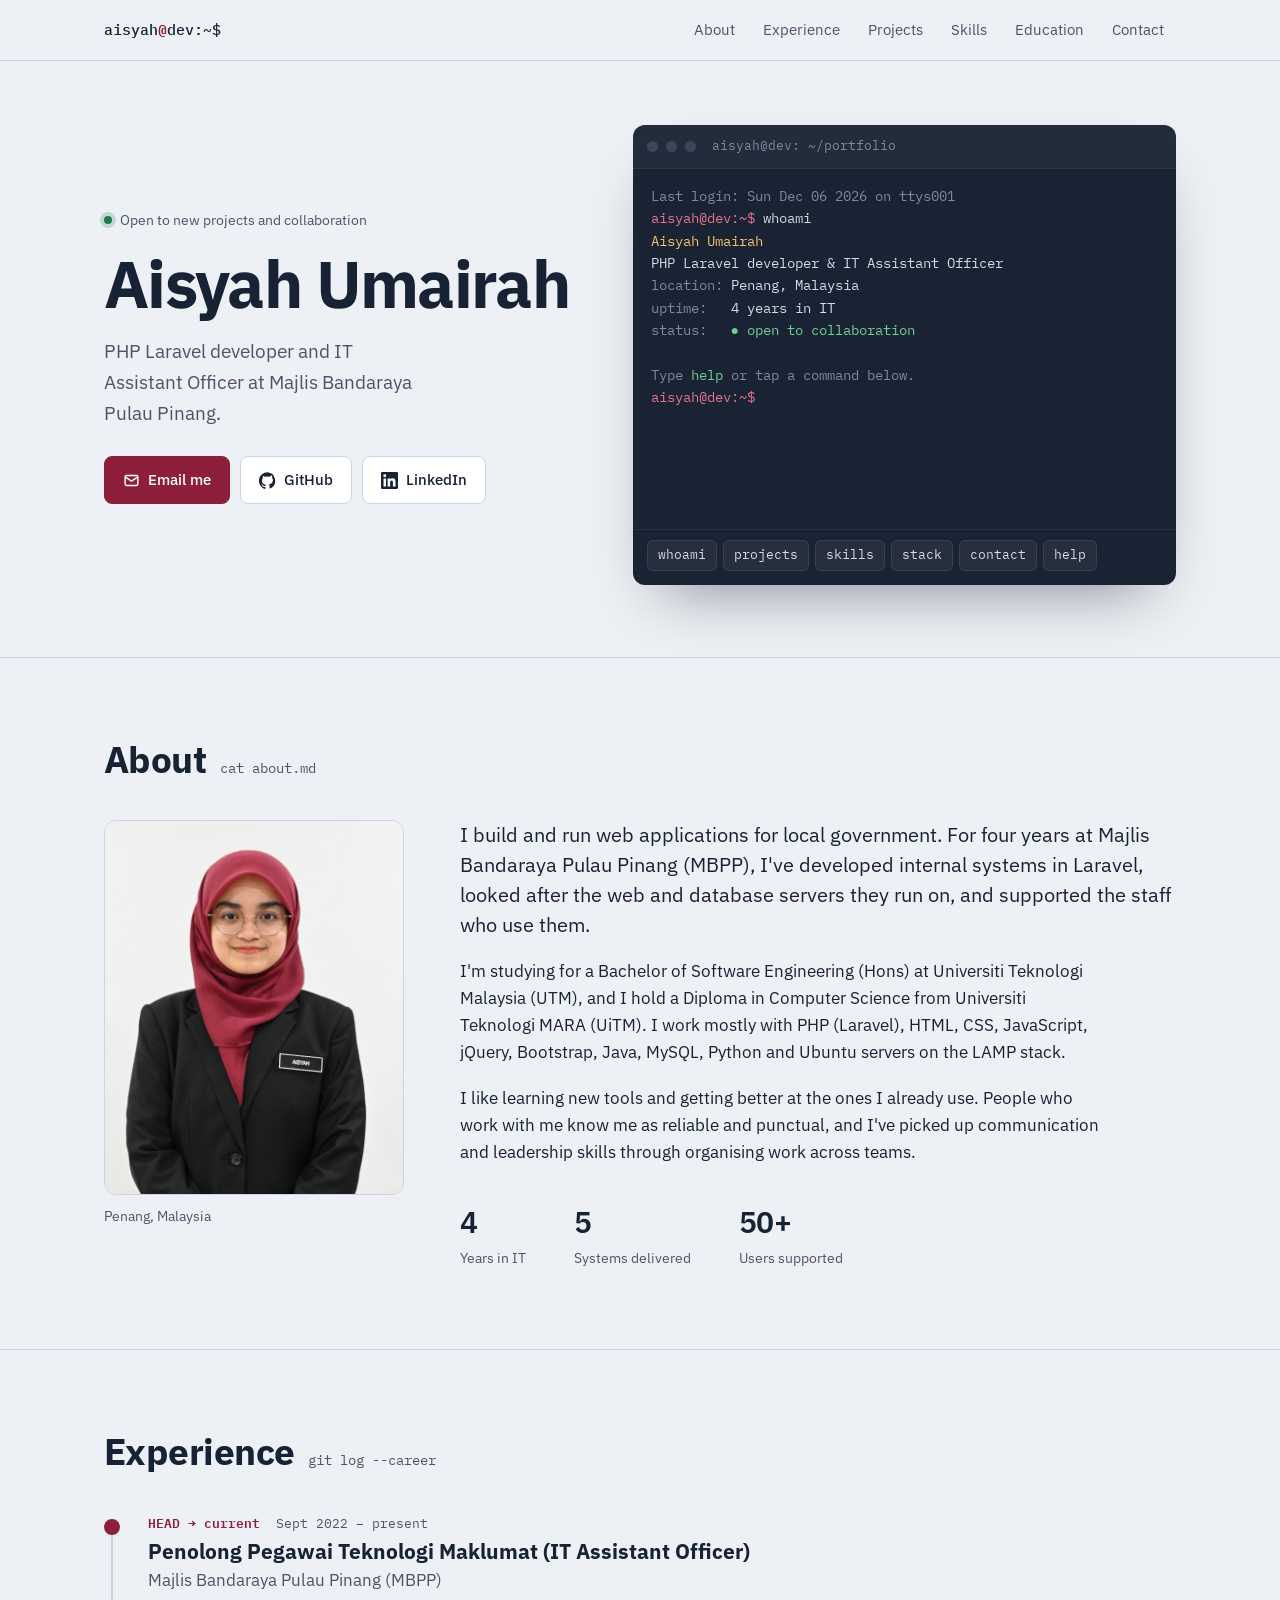
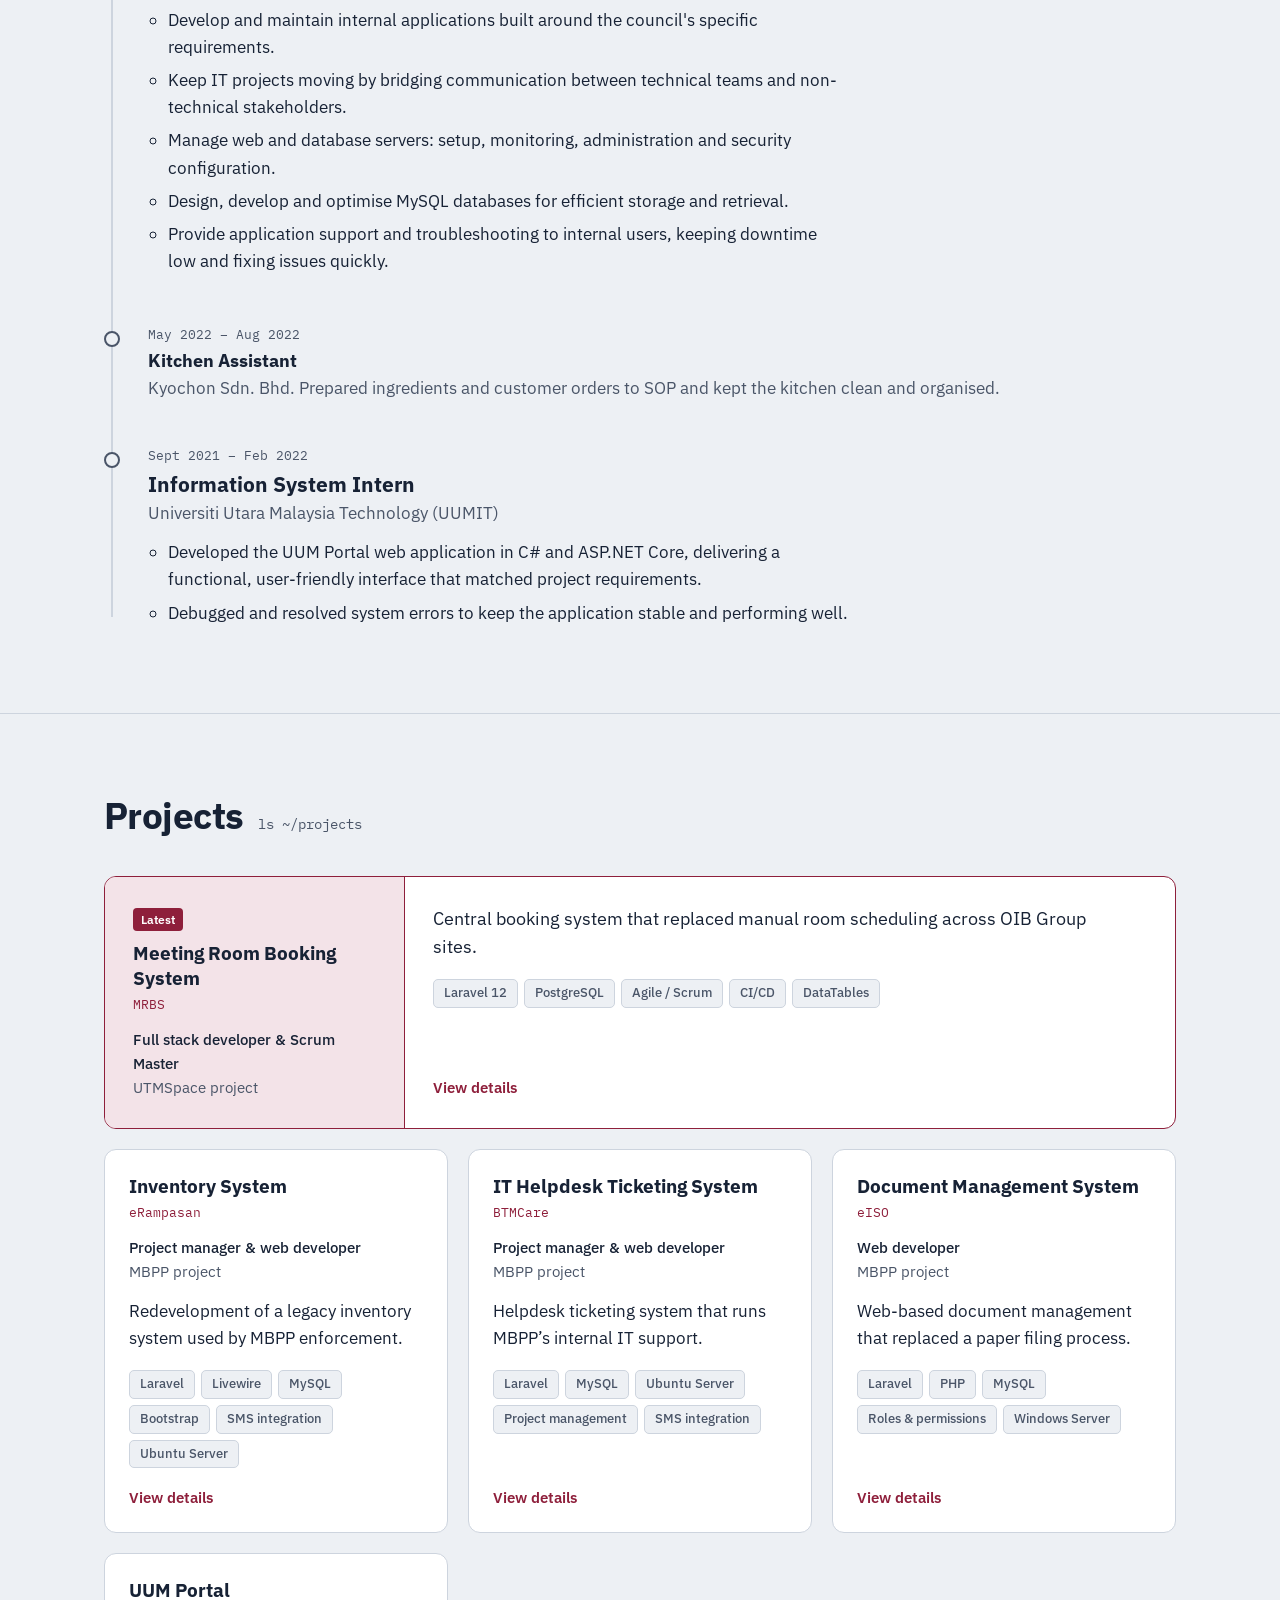
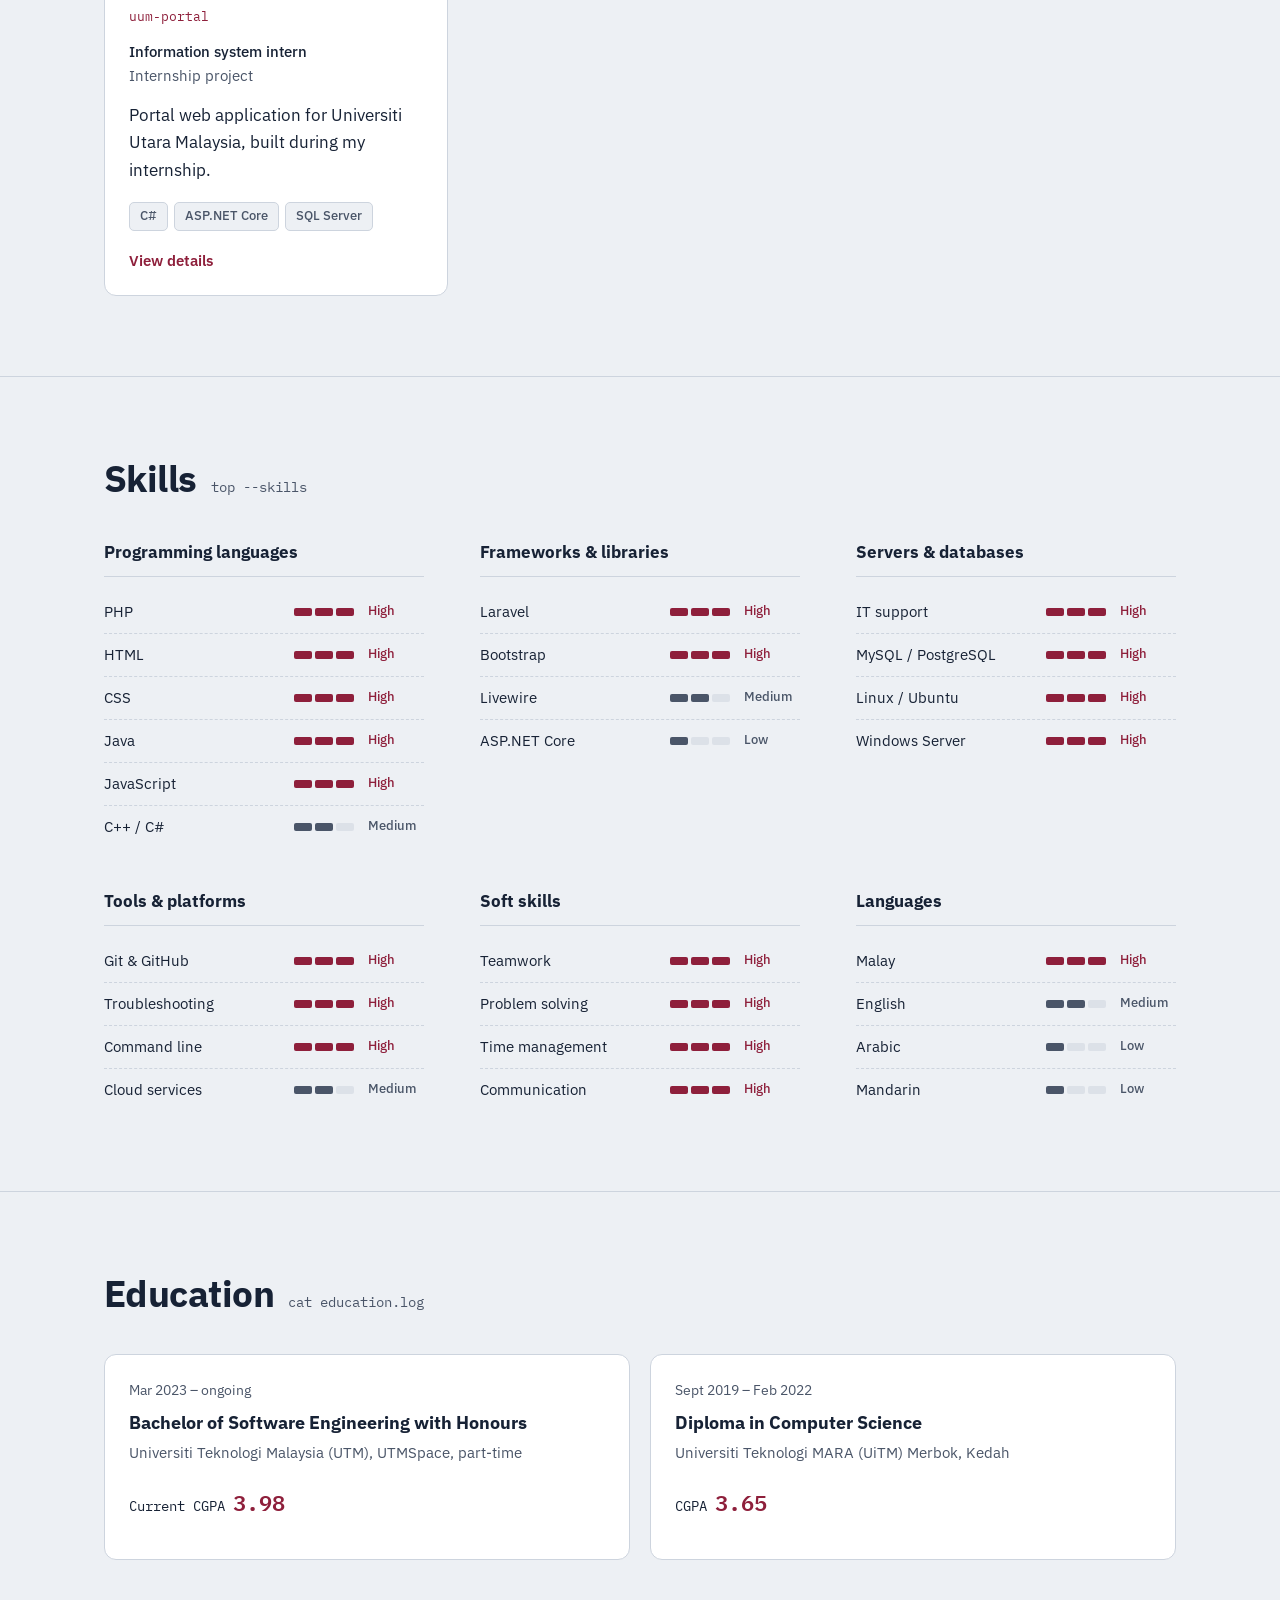
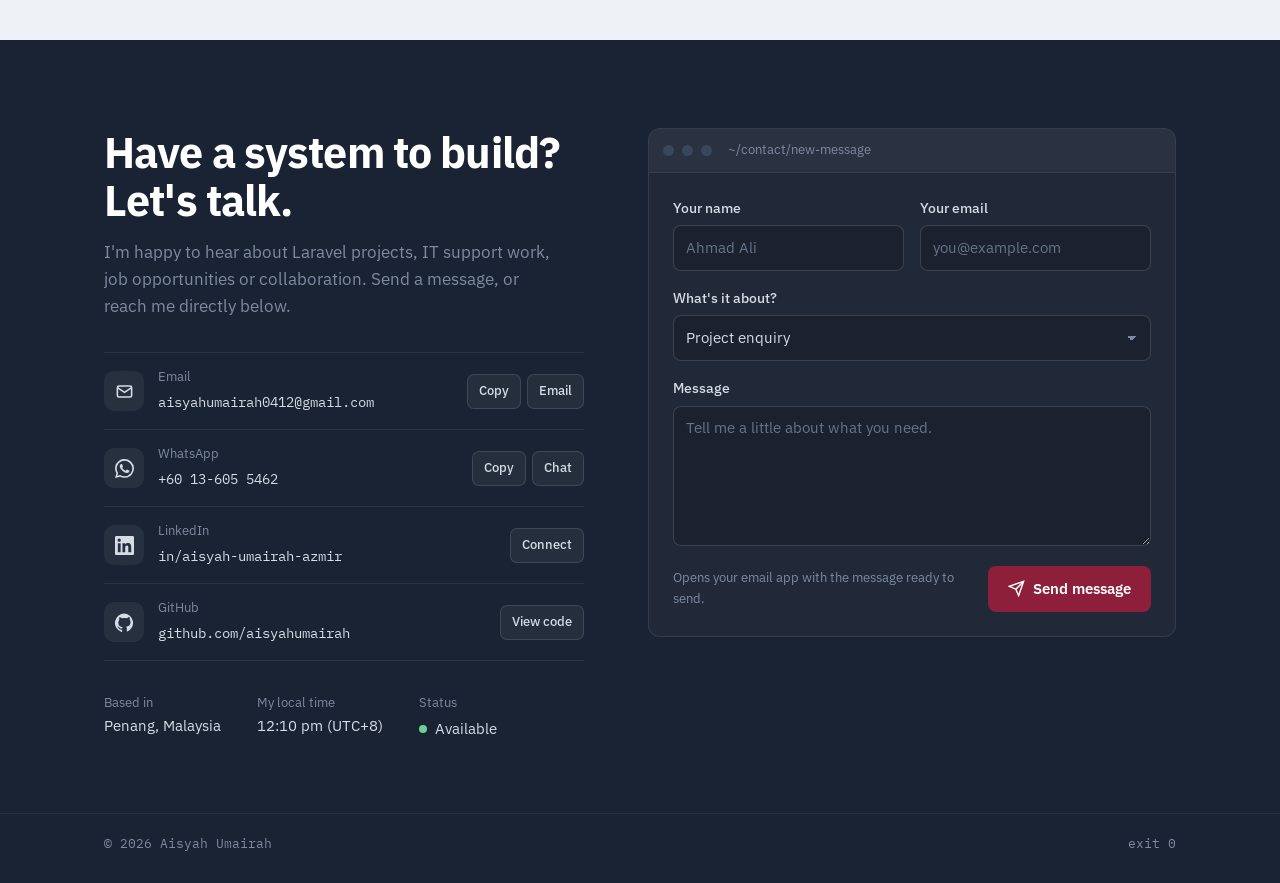
==== commit f6cf268d: "style: rmv spm" ====
--- a/index.html
+++ b/index.html
@@ -310,7 +310,7 @@
     .lv-high small { color: var(--accent); }
 
     /* Education */
-    .edu { display: grid; grid-template-columns: repeat(3, 1fr); gap: 20px; }
+    .edu { display: grid; grid-template-columns: repeat(2, 1fr); gap: 20px; }
     .edu article { background: var(--panel); border: 1px solid var(--line); border-radius: 12px; padding: 24px; display: flex; flex-direction: column; }
     .edu .when { font-size: 14px; color: var(--ink-soft); margin: 0 0 10px; }
     .edu h3 { font-size: 1.1rem; line-height: 1.35; margin: 0 0 6px; }
@@ -660,12 +660,6 @@
             <h3>Diploma in Computer Science</h3>
             <p class="school">Universiti Teknologi MARA (UiTM) Merbok, Kedah</p>
             <p class="grade">CGPA <b>3.65</b></p>
-          </article>
-          <article>
-            <p class="when">2014 – 2018</p>
-            <h3>Sijil Pelajaran Malaysia (SPM)</h3>
-            <p class="school">Madrasah Idrisiah</p>
-            <p class="grade"><b>3A 3A−</b></p>
           </article>
         </div>
       </div>
@@ -988,8 +982,7 @@
       ],
       education: () => [
         `BSc Software Eng. (Hons), UTM  <span class="str">3.98</span> <span class="dim">ongoing</span>`,
-        `Diploma Computer Science, UiTM <span class="str">3.65</span>`,
-        `SPM, Madrasah Idrisiah         <span class="str">3A 3A−</span>`
+        `Diploma Computer Science, UiTM <span class="str">3.65</span>`
       ],
       contact: () => [
         `<span class="dim">email</span>     <a href="mailto:aisyahumairah0412@gmail.com" style="color:inherit">aisyahumairah0412@gmail.com</a>`,
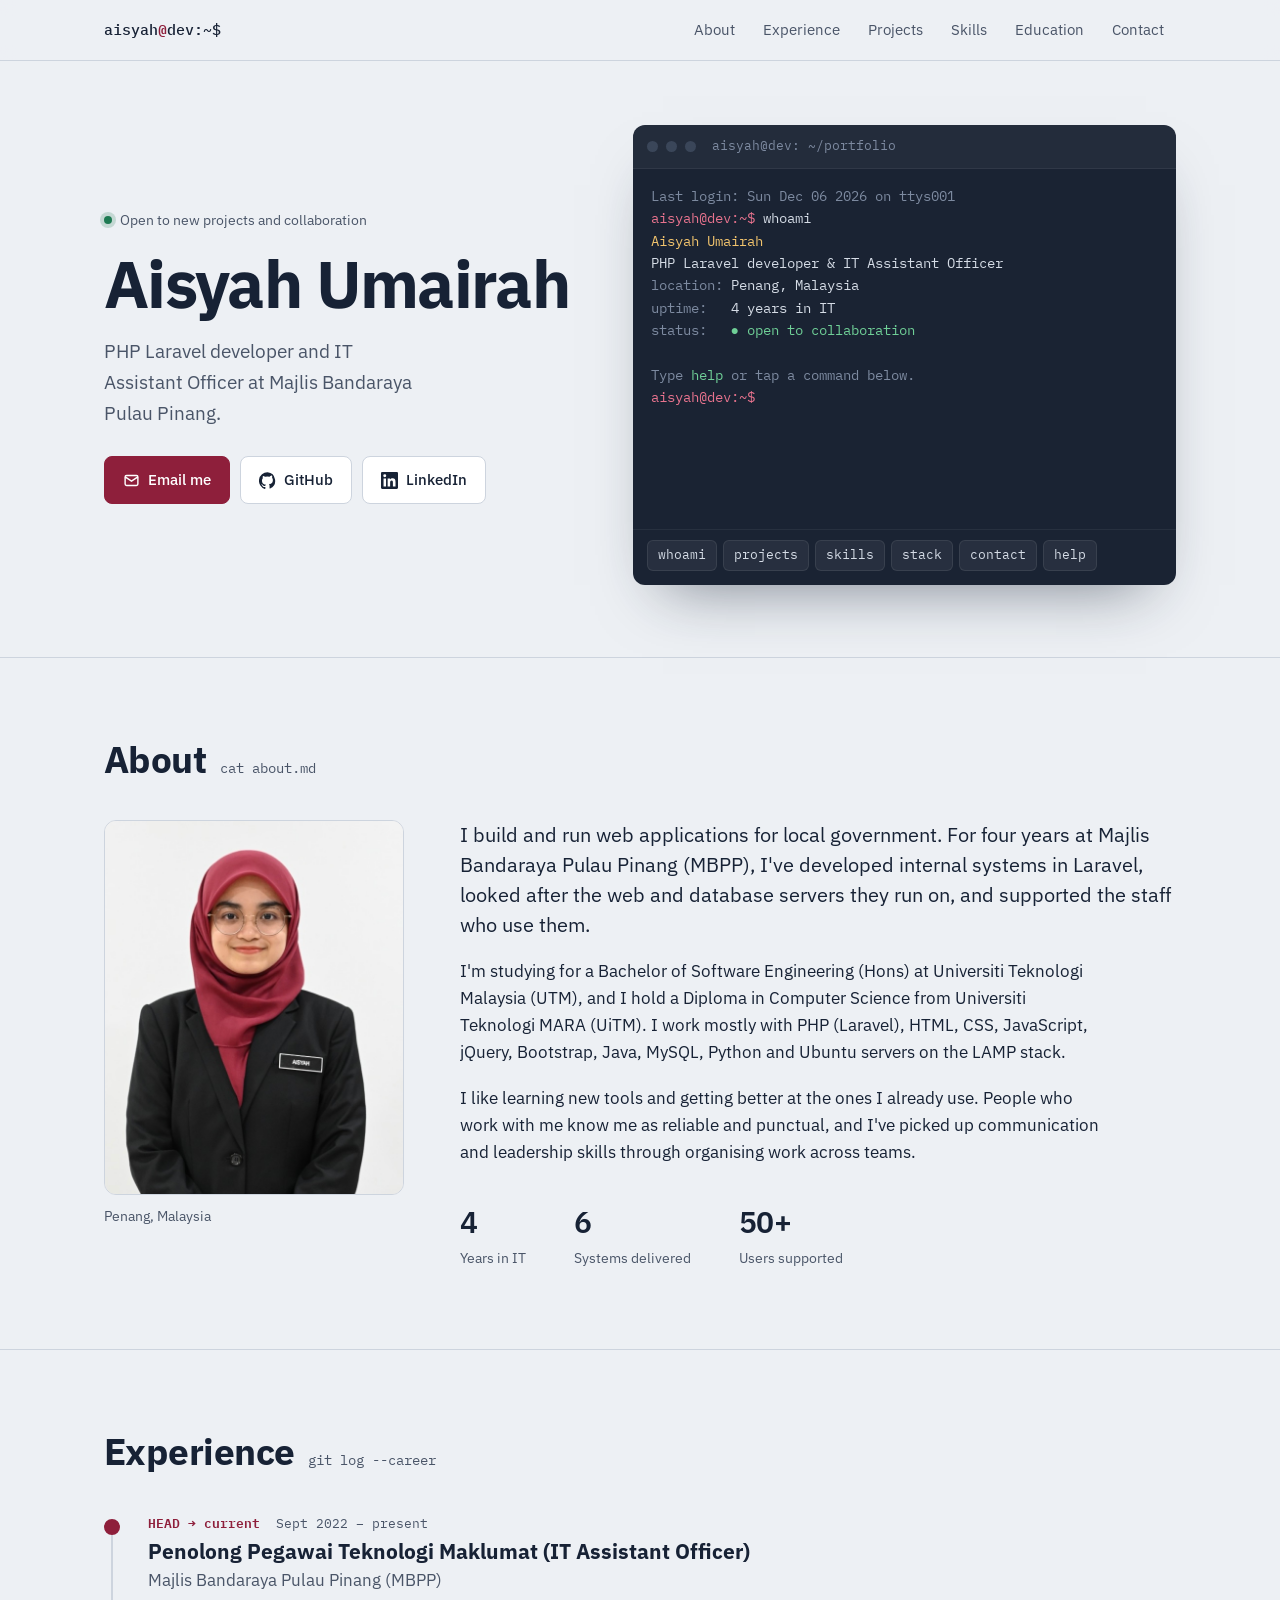
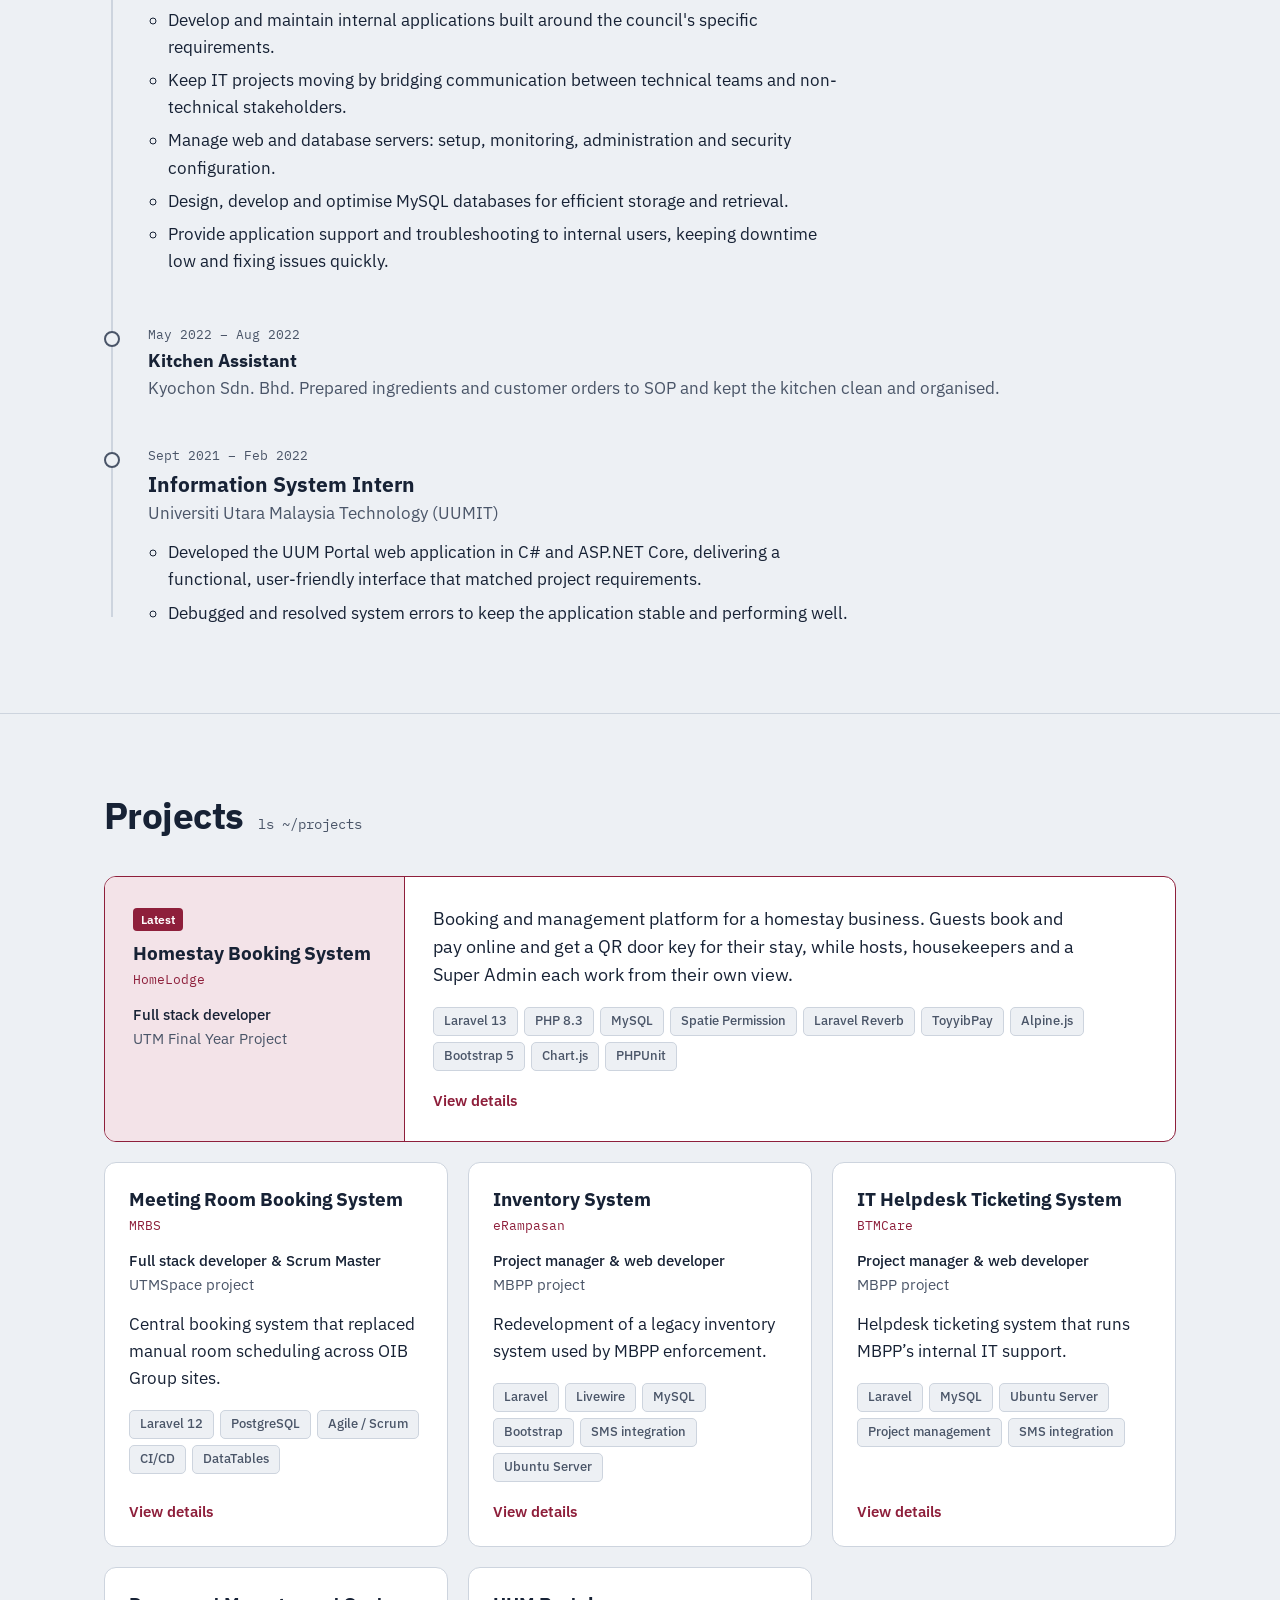
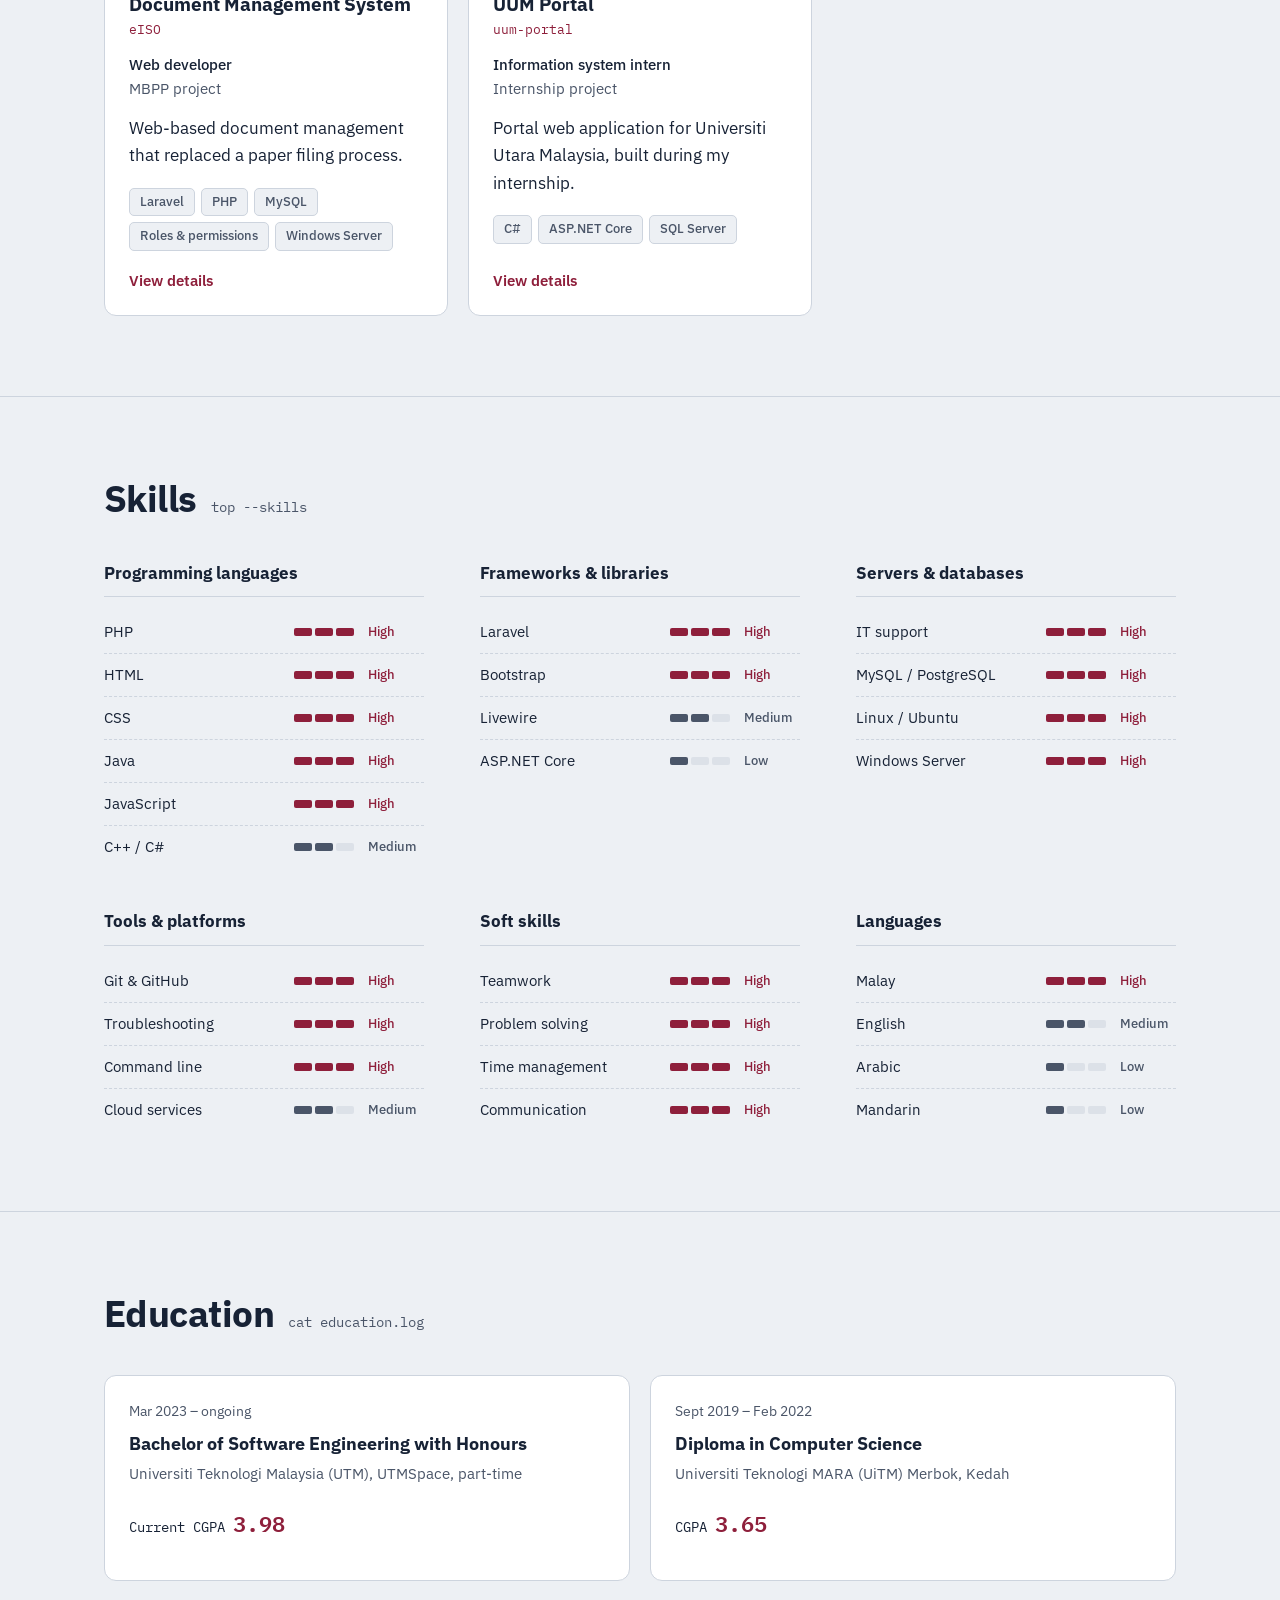
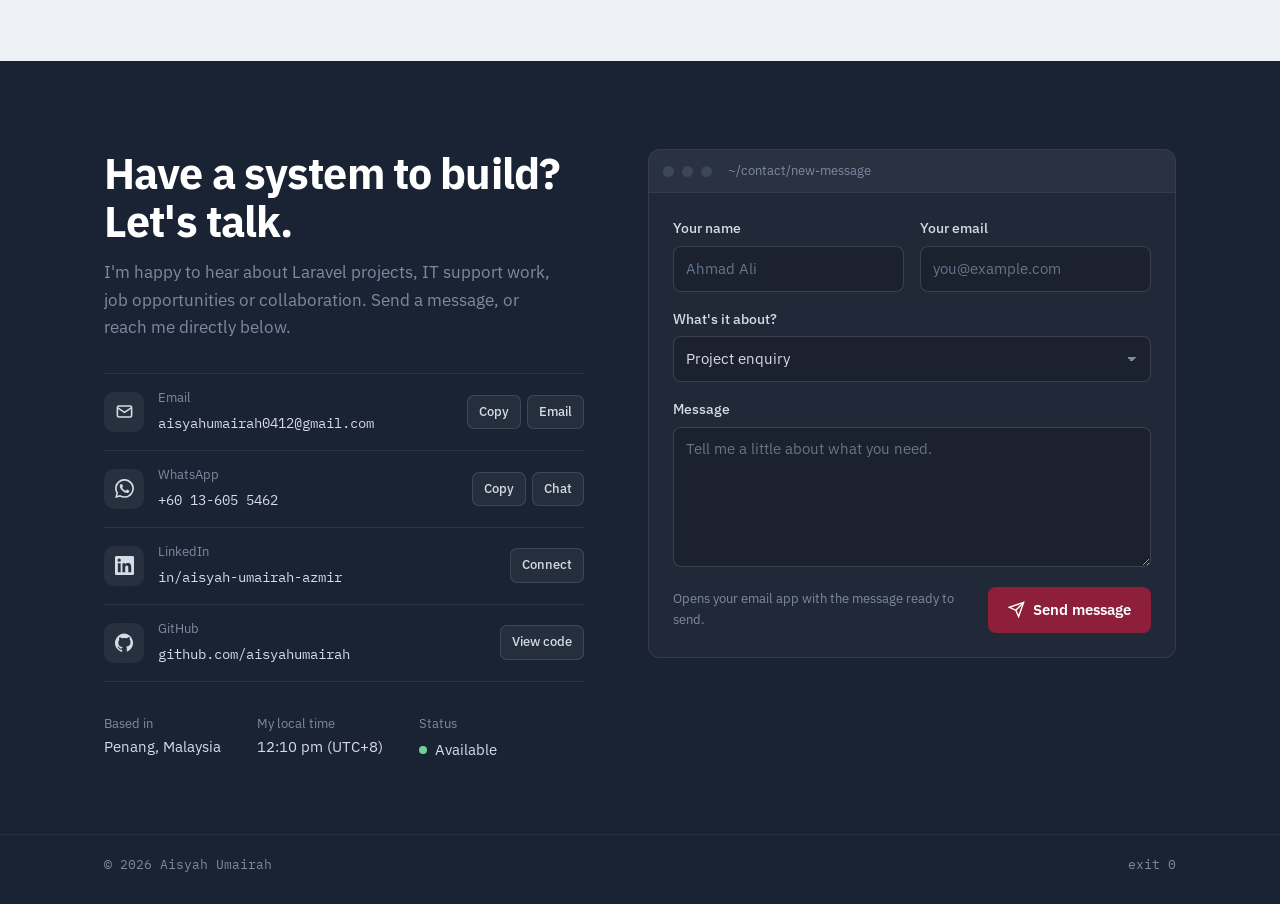
==== commit 9e09a1f0: "style: add new project - new project: homelodge" ====
--- a/index.html
+++ b/index.html
@@ -289,6 +289,7 @@
       dialog.pd { width: 100vw; max-width: 100vw; max-height: 92dvh; margin: auto 0 0; border-radius: 14px 14px 0 0; }
       .pd-body { padding: 22px 20px 4px; }
       .pd-meta { grid-template-columns: 1fr; }
+        .pd-close span { display: none; }
     }
     @media (prefers-reduced-motion: reduce) { dialog.pd[open] { animation: none; } .proj { transition: none; } }
     body.modal-open { overflow: hidden; }
@@ -488,7 +489,7 @@
             <p>I like learning new tools and getting better at the ones I already use. People who work with me know me as reliable and punctual, and I've picked up communication and leadership skills through organising work across teams.</p>
             <dl class="facts">
               <div><dt>Years in IT</dt><dd>4</dd></div>
-              <div><dt>Systems delivered</dt><dd>5</dd></div>
+              <div><dt>Systems delivered</dt><dd>6</dd></div>
               <div><dt>Users supported</dt><dd>50+</dd></div>
             </dl>
           </div>
@@ -537,9 +538,32 @@
         <div class="sec-head"><h2>Projects</h2><code>ls ~/projects</code></div>
         <div class="projects">
 
-          <article class="proj featured" data-id="mrbs">
+          <article class="proj featured" data-id="homelodge">
             <div class="proj-side">
               <span class="badge">Latest</span>
+              <h3>Homestay Booking System</h3>
+              <span class="code">HomeLodge</span>
+              <p><strong>Full stack developer</strong>UTM Final Year Project</p>
+            </div>
+            <div class="proj-main">
+              <p class="summary">Booking and management platform for a homestay business. Guests book and pay online and get a QR door key for their stay, while hosts, housekeepers and a Super Admin each work from their own view.</p>
+              <ul>
+                <li>Built a booking engine that checks availability against confirmed stays, unpaid holds and blocked dates, with row locks so two guests can never book the same dates.</li>
+                <li>Issued a QR door key for every booking, valid from check-in to check-out. The smart lock checks each scan with the server, so revoking or extending a key takes effect immediately.</li>
+                <li>Built a housekeeping module: cleaning jobs are created from booking events, housekeepers get job-only door access, checklists and photos, and the next guest's key is released only after the unit is cleaned.</li>
+                <li>Integrated online payments behind a gateway contract (ToyyibPay and a sandbox driver) with PDF receipts, tiered refund rules and webhook handling that safely ignores gateway retries.</li>
+                <li>Grew the system into a multi-operator marketplace with host applications, Super Admin approval, earnings and payouts, without migrating any existing data.</li>
+                <li>Implemented role-based access and data isolation with Spatie Permission across four roles. Records outside a user's scope return 404, so operators can't see each other's data.</li>
+                <li>Added real-time guest and host chat with Laravel Reverb, 21 notification types, Google Calendar sync, and occupancy and revenue reports exported to PDF, CSV and XLSX.</li>
+                <li>Logged every significant action to an append-only audit trail and covered the system with 328 passing PHPUnit feature tests.</li>
+              </ul>
+              <ul class="stack"><li>Laravel 13</li><li>PHP 8.3</li><li>MySQL</li><li>Spatie Permission</li><li>Laravel Reverb</li><li>ToyyibPay</li><li>Alpine.js</li><li>Bootstrap 5</li><li>Chart.js</li><li>PHPUnit</li></ul>
+              <button class="open" type="button">View details<span class="sr"> for Homestay Booking System</span></button>
+            </div>
+          </article>
+
+          <article class="proj" data-id="mrbs">
+            <div class="proj-side">
               <h3>Meeting Room Booking System</h3>
               <span class="code">MRBS</span>
               <p><strong>Full stack developer &amp; Scrum Master</strong>UTMSpace project</p>
@@ -966,7 +990,7 @@
       ],
       projects: () => [
         ...PROJECTS.map(p => `<a href="#" data-open="${p.id}" class="ok" style="text-decoration:none">${(p.id + "/").padEnd(12)}</a> ${p.name}`),
-        `<span class="dim">Click a name or run</span> <span class="ok">open mrbs</span> <span class="dim">for details.</span>`
+        `<span class="dim">Click a name or type it, e.g.</span> <span class="ok">${PROJECTS[0].id}</span><span class="dim">, to see details.</span>`
       ],
       skills: () => {
         const tech = SKILLS.slice(0, 4).flatMap(g => g.items);
@@ -992,7 +1016,7 @@
       ls: () => CMDS.projects(),
       open: arg => {
         const p = PROJECTS.find(x => x.id === arg);
-        if (!p) return [`<span class="dim">usage:</span> open &lt;project&gt;  <span class="dim">e.g.</span> <span class="ok">open ${PROJECTS[0].id}</span>`, `<span class="dim">projects: ${PROJECTS.map(x => x.id).join(", ")}</span>`];
+        if (!p) return [`<span class="dim">usage:</span> open &lt;project&gt;  <span class="dim">e.g.</span> <span class="ok">${PROJECTS[0].id}</span>`, `<span class="dim">projects: ${PROJECTS.map(x => x.id).join(", ")}</span>`];
         setTimeout(() => openProject(PROJECTS.indexOf(p)), 150);
         return [`<span class="dim">opening</span> ${p.name}<span class="dim">…</span>`];
       },
@@ -1008,7 +1032,9 @@
       cmdHistory.push(raw); hIdx = cmdHistory.length;
       const key = cmd.split(/\s+/)[0];
       const fn = CMDS[key];
+      const proj = PROJECTS.find(p => p.id === key.replace(/\/$/, ""));
       if (fn) fn(cmd.split(/\s+/)[1]).forEach(l => line(l));
+      else if (proj) CMDS.open(proj.id).forEach(l => line(l));
       else line(`<span class="dim">${esc(key)}: command not found. Type</span> <span class="ok">help</span> <span class="dim">to see what's available.</span>`);
       line("&nbsp;");
     }
@@ -1019,7 +1045,7 @@
       else if (e.key === "ArrowDown") { hIdx = Math.min(cmdHistory.length, hIdx + 1); input.value = cmdHistory[hIdx] || ""; }
       else if (e.key === "Tab") {
         e.preventDefault();
-        const m = Object.keys(CMDS).filter(k => k.startsWith(input.value.trim().toLowerCase()));
+        const m = Object.keys(CMDS).concat(PROJECTS.map(p => p.id)).filter(k => k.startsWith(input.value.trim().toLowerCase()));
         if (m.length === 1) input.value = m[0];
       }
     });
